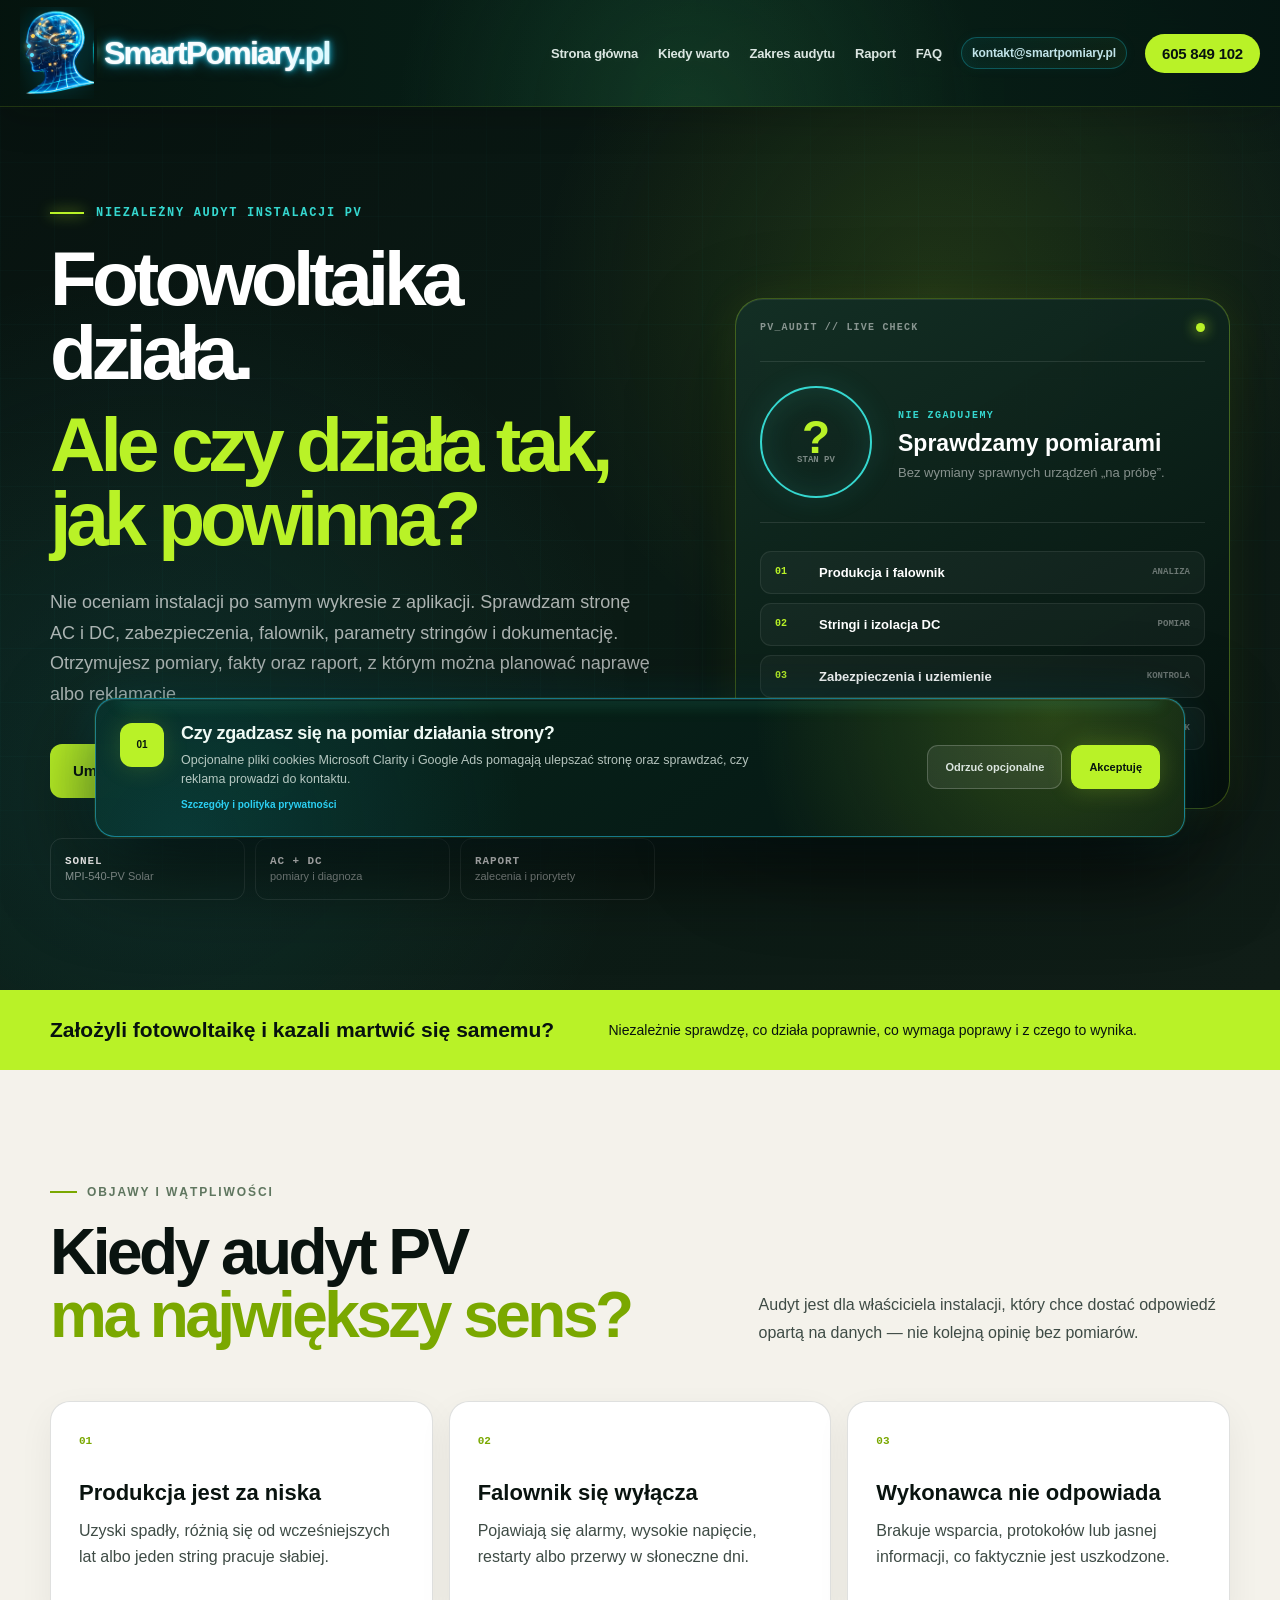
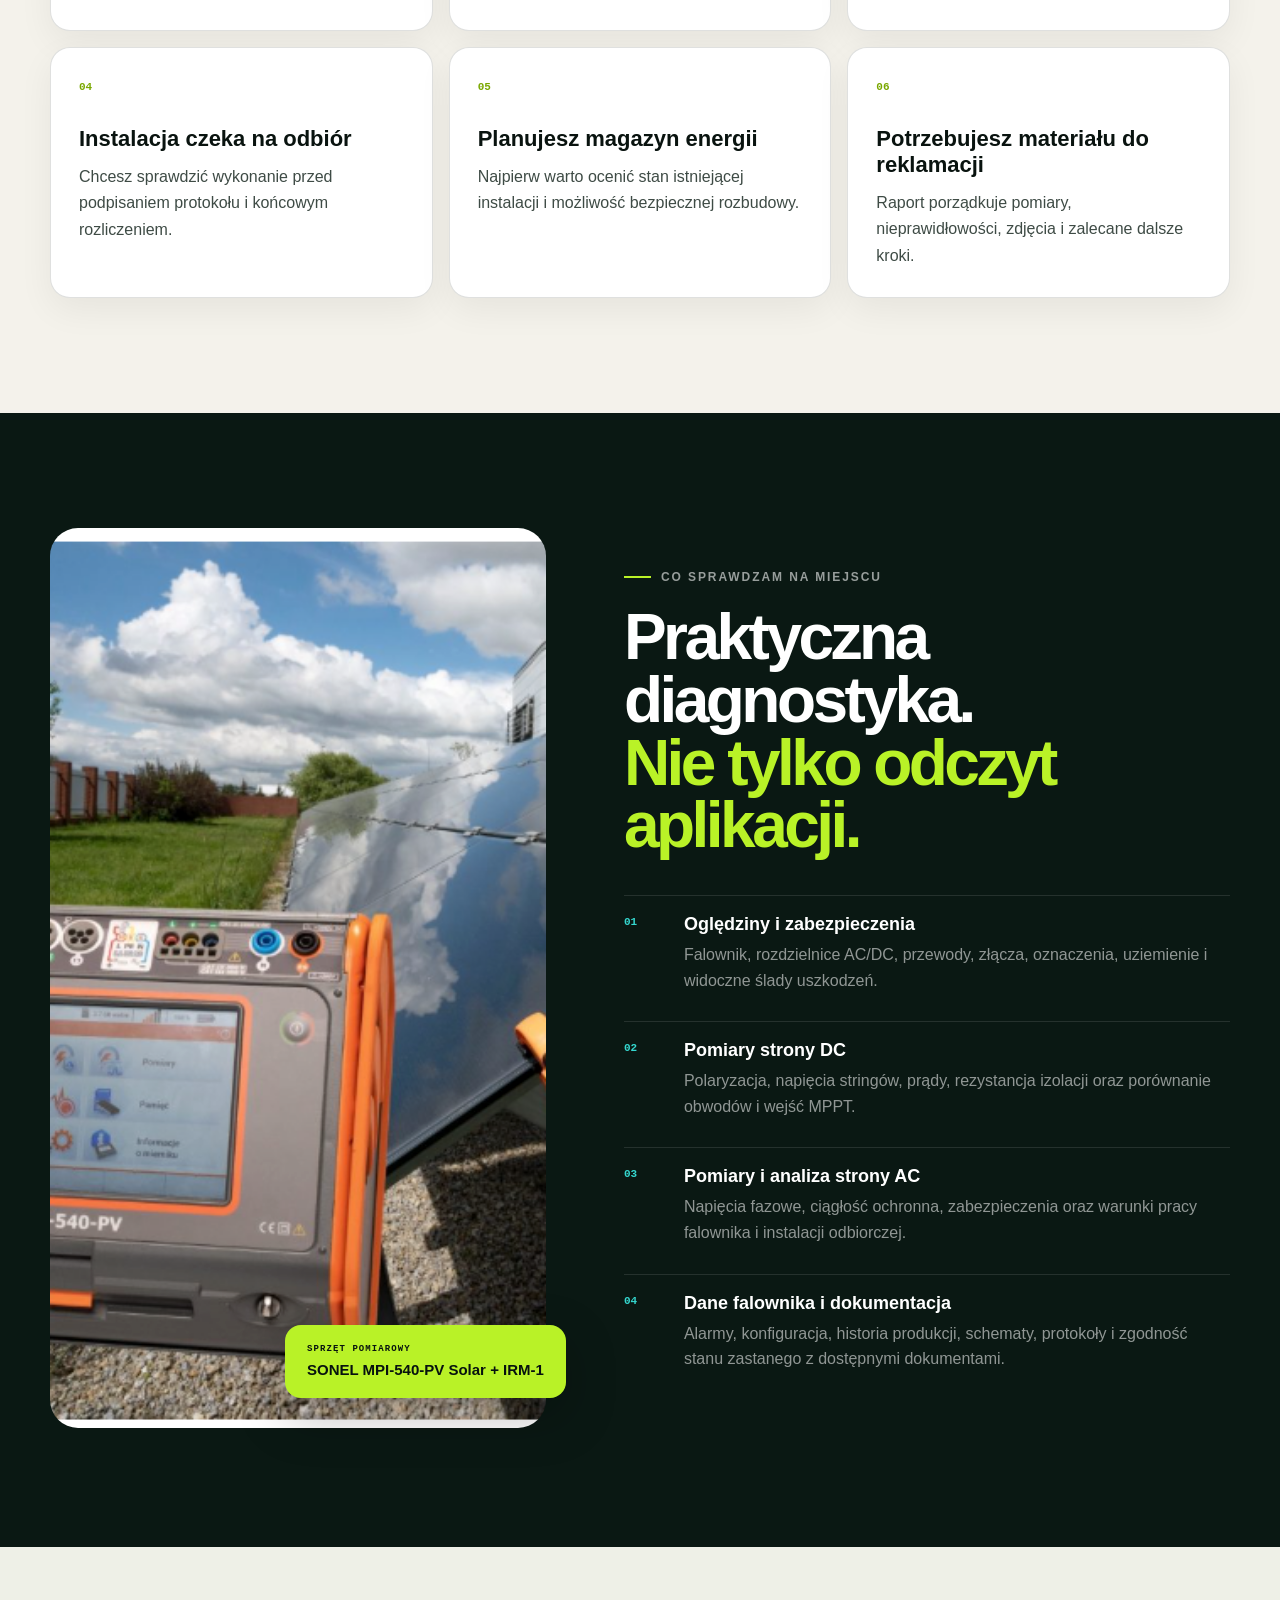
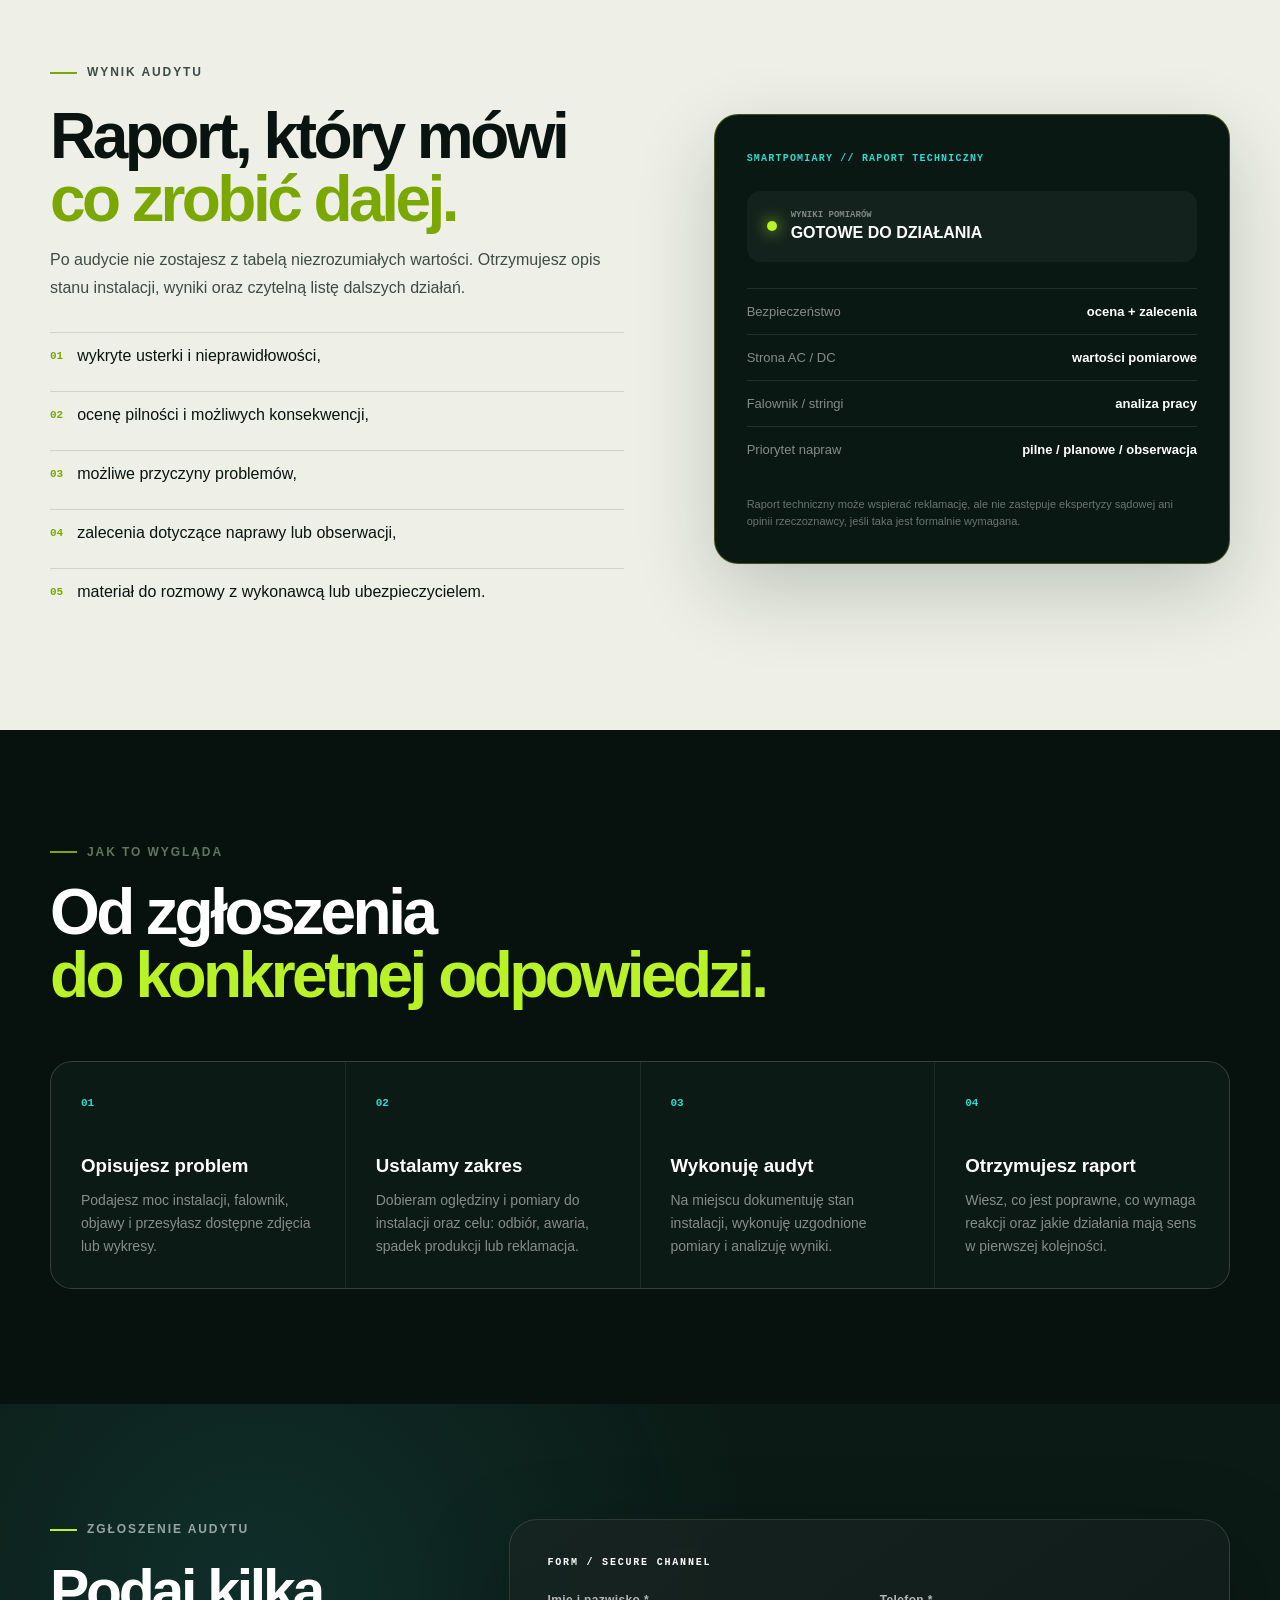
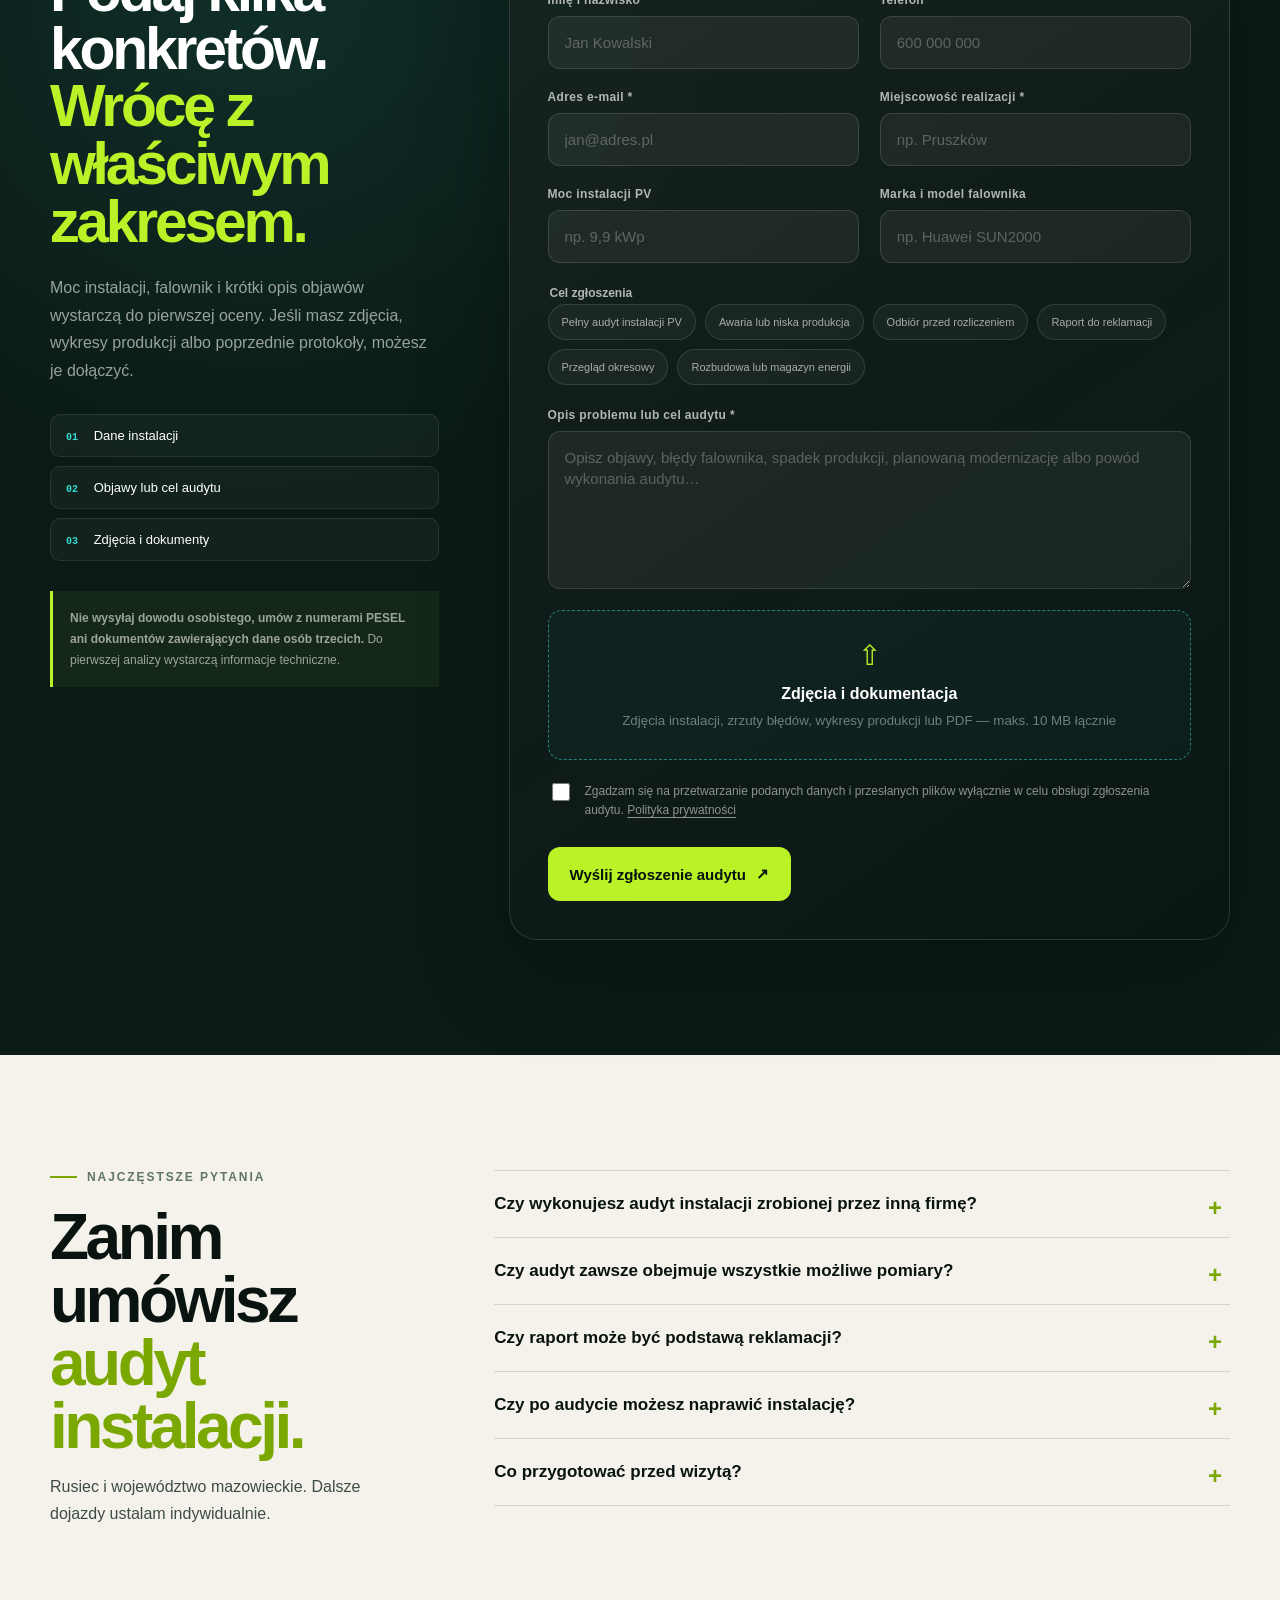
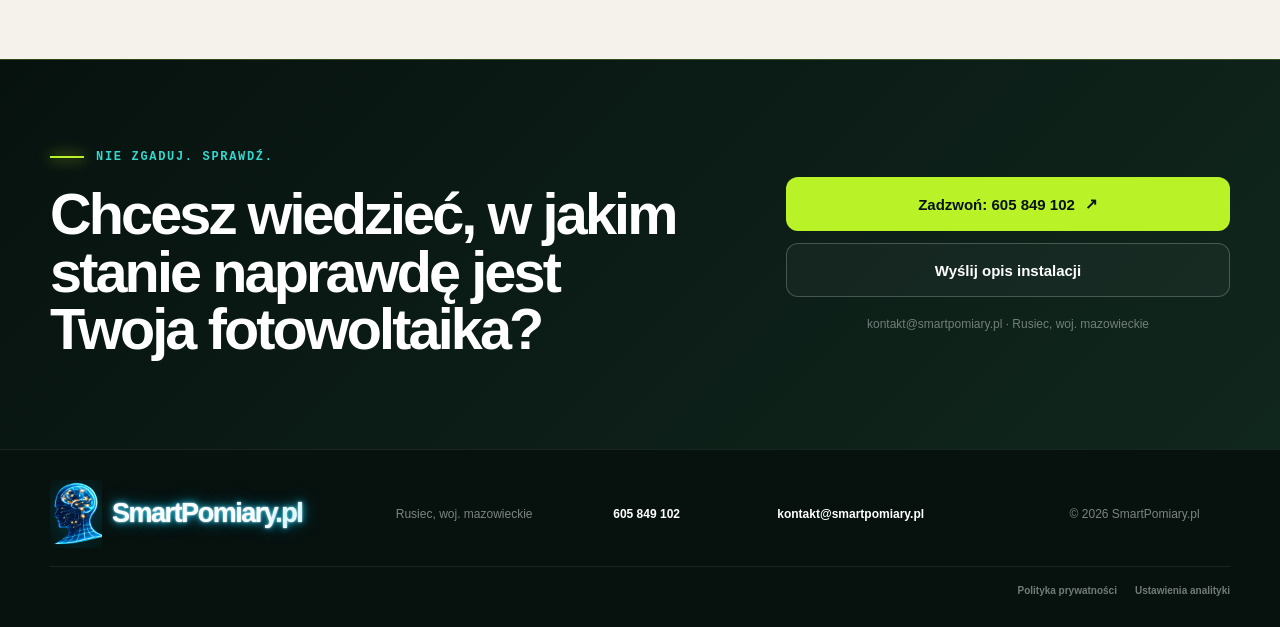
==== audyt-fotowoltaiki.html @ 12fb895a "Dodaj podstronę audytu instalacji PV" ====
<!doctype html>
<html lang="pl">
  <head>
    <meta charset="UTF-8" />
    <meta name="viewport" content="width=device-width, initial-scale=1.0" />
    <meta
      name="description"
      content="Niezależny audyt instalacji fotowoltaicznej: pomiary AC i DC, diagnostyka falownika, kontrola zabezpieczeń i raport techniczny. Rusiec i woj. mazowieckie."
    />
    <meta name="theme-color" content="#07120f" />
    <meta property="og:type" content="website" />
    <meta property="og:locale" content="pl_PL" />
    <meta property="og:site_name" content="SmartPomiary.pl" />
    <meta property="og:title" content="Audyt instalacji fotowoltaicznej — SmartPomiary.pl" />
    <meta
      property="og:description"
      content="Sprawdzimy, czy instalacja PV jest bezpieczna, poprawnie wykonana i wykorzystuje swoje możliwości. Pomiary SONEL i czytelny raport techniczny."
    />
    <meta property="og:url" content="https://smartpomiary.pl/audyt-fotowoltaiki.html" />
    <meta property="og:image" content="https://smartpomiary.pl/assets/smartpomiary-social-v1.jpg" />
    <meta name="twitter:card" content="summary_large_image" />
    <meta name="twitter:title" content="Audyt instalacji fotowoltaicznej — SmartPomiary.pl" />
    <meta name="twitter:description" content="Pomiary AC i DC, diagnostyka falownika i raport techniczny do dalszych działań." />
    <meta name="twitter:image" content="https://smartpomiary.pl/assets/smartpomiary-social-v1.jpg" />
    <link rel="canonical" href="https://smartpomiary.pl/audyt-fotowoltaiki.html" />
    <link rel="stylesheet" href="style.css?v=20260918-3" />
    <script>
      window.dataLayer = window.dataLayer || [];
      function gtag() { window.dataLayer.push(arguments); }
      var storedMeasurementConsent = null;
      try { storedMeasurementConsent = localStorage.getItem("smartpomiary-analytics-consent"); } catch (error) {}
      gtag("consent", "default", {
        ad_storage: storedMeasurementConsent === "granted" ? "granted" : "denied",
        analytics_storage: storedMeasurementConsent === "granted" ? "granted" : "denied",
        ad_user_data: "denied",
        ad_personalization: "denied",
        wait_for_update: 500,
      });
      gtag("js", new Date());
      gtag("config", "AW-18390321251");
    </script>
    <script async src="https://www.googletagmanager.com/gtag/js?id=AW-18390321251"></script>
    <script>
      (function (c, l, a, r, i, t, y) {
        c[a] = c[a] || function () { (c[a].q = c[a].q || []).push(arguments); };
        if (l.hostname === "smartpomiary.pl" || l.hostname === "www.smartpomiary.pl") {
          t = document.createElement(r); t.async = 1; t.src = "https://www.clarity.ms/tag/" + i;
          y = document.getElementsByTagName(r)[0]; y.parentNode.insertBefore(t, y);
        }
        var storedConsent = null;
        try { storedConsent = localStorage.getItem("smartpomiary-analytics-consent"); } catch (error) {}
        c[a]("consentv2", { ad_Storage: "denied", analytics_Storage: storedConsent === "granted" ? "granted" : "denied" });
      })(window, location, "clarity", "script", "xylq0kqjkl");
    </script>
    <script type="application/ld+json">
      {
        "@context": "https://schema.org",
        "@type": "Service",
        "name": "Audyt instalacji fotowoltaicznej",
        "provider": {
          "@type": "Electrician",
          "name": "SmartPomiary.pl",
          "url": "https://smartpomiary.pl/",
          "telephone": "+48605849102",
          "email": "kontakt@smartpomiary.pl"
        },
        "areaServed": "województwo mazowieckie",
        "serviceType": "Pomiary, diagnostyka i audyt techniczny instalacji fotowoltaicznej",
        "url": "https://smartpomiary.pl/audyt-fotowoltaiki.html"
      }
    </script>
    <title>Audyt instalacji fotowoltaicznej — pomiary i raport | SmartPomiary.pl</title>
  </head>
  <body class="audit-page">
    <a class="skip-link" href="#main">Przejdź do treści</a>

    <header class="site-header" data-header>
      <div class="header-code-rain" aria-hidden="true">
        <span style="--x: 5%; --delay: -7s; --speed: 10s">0100110101</span>
        <span style="--x: 25%; --delay: -2s; --speed: 8s">1011010010</span>
        <span style="--x: 48%; --delay: -9s; --speed: 12s">0010110101</span>
        <span style="--x: 72%; --delay: -4s; --speed: 9s">1100101100</span>
        <span style="--x: 94%; --delay: -11s; --speed: 13s">0101101011</span>
      </div>
      <div class="container nav-wrap">
        <a class="brand" href="/" aria-label="SmartPomiary.pl — strona główna">
          <span class="brand-mark brand-mark-neural" aria-hidden="true">
            <img src="assets/brand-ai-head.png" alt="" width="1522" height="407" />
            <span class="brand-neural-flow"><i></i><i></i><i></i><i></i><i></i></span>
          </span>
          <span class="brand-wordmark brand-wordmark-electric">SmartPomiary<span>.pl</span><span class="brand-wordmark-electrons" aria-hidden="true"><i></i><i></i><i></i><i></i><i></i><i></i></span></span>
        </a>
        <button class="menu-button" type="button" aria-expanded="false" aria-controls="main-nav">
          <span></span><span></span><span></span><span class="sr-only">Otwórz menu</span>
        </button>
        <nav id="main-nav" class="main-nav" aria-label="Główna nawigacja">
          <a href="/">Strona główna</a>
          <a href="#problemy">Kiedy warto</a>
          <a href="#zakres">Zakres audytu</a>
          <a href="#raport">Raport</a>
          <a href="#faq">FAQ</a>
          <a class="nav-email" href="mailto:kontakt@smartpomiary.pl"><span>kontakt@smartpomiary.pl</span></a>
          <a class="nav-phone" href="tel:+48605849102">605 849 102</a>
        </nav>
      </div>
    </header>

    <main id="main">
      <section class="audit-hero">
        <div class="audit-grid-bg" aria-hidden="true"></div>
        <div class="container audit-hero-grid">
          <div class="audit-hero-copy">
            <p class="audit-kicker"><span></span> Niezależny audyt instalacji PV</p>
            <h1>Fotowoltaika działa.<br /><em>Ale czy działa tak, jak powinna?</em></h1>
            <p class="audit-lead">
              Nie oceniam instalacji po samym wykresie z aplikacji. Sprawdzam stronę AC i DC,
              zabezpieczenia, falownik, parametry stringów i dokumentację. Otrzymujesz pomiary,
              fakty oraz raport, z którym można planować naprawę albo reklamację.
            </p>
            <div class="audit-hero-actions">
              <a class="button button-primary" href="tel:+48605849102">Umów audyt: 605 849 102 <span aria-hidden="true">↗</span></a>
              <a class="button button-secondary" href="#formularz-audytu">Opisz problem</a>
            </div>
            <div class="audit-trust-row" aria-label="Najważniejsze informacje">
              <span><b>SONEL</b> MPI-540-PV Solar</span>
              <span><b>AC + DC</b> pomiary i diagnoza</span>
              <span><b>RAPORT</b> zalecenia i priorytety</span>
            </div>
          </div>

          <div class="audit-console" aria-label="Zakres niezależnego audytu fotowoltaiki">
            <div class="audit-console-head"><span>PV_AUDIT // LIVE CHECK</span><i></i></div>
            <div class="audit-console-score">
              <div class="audit-ring"><b>?</b><span>stan PV</span></div>
              <div><small>NIE ZGADUJEMY</small><strong>Sprawdzamy pomiarami</strong><p>Bez wymiany sprawnych urządzeń „na próbę”.</p></div>
            </div>
            <ul class="audit-console-list">
              <li><span>01</span><b>Produkcja i falownik</b><i>ANALIZA</i></li>
              <li><span>02</span><b>Stringi i izolacja DC</b><i>POMIAR</i></li>
              <li><span>03</span><b>Zabezpieczenia i uziemienie</b><i>KONTROLA</i></li>
              <li><span>04</span><b>Dokumentacja i raport</b><i>WYNIK</i></li>
            </ul>
            <p class="audit-console-foot">Stan instalacji → przyczyna → zalecane działanie</p>
          </div>
        </div>
      </section>

      <section class="audit-signal">
        <div class="container audit-signal-grid">
          <p><strong>Założyli fotowoltaikę i kazali martwić się samemu?</strong></p>
          <span>Niezależnie sprawdzę, co działa poprawnie, co wymaga poprawy i z czego to wynika.</span>
        </div>
      </section>

      <section id="problemy" class="section audit-problems">
        <div class="container">
          <div class="audit-section-heading">
            <div><p class="eyebrow"><span></span> Objawy i wątpliwości</p><h2>Kiedy audyt PV<br /><em>ma największy sens?</em></h2></div>
            <p>Audyt jest dla właściciela instalacji, który chce dostać odpowiedź opartą na danych — nie kolejną opinię bez pomiarów.</p>
          </div>
          <div class="audit-problem-grid">
            <article><span>01</span><h3>Produkcja jest za niska</h3><p>Uzyski spadły, różnią się od wcześniejszych lat albo jeden string pracuje słabiej.</p></article>
            <article><span>02</span><h3>Falownik się wyłącza</h3><p>Pojawiają się alarmy, wysokie napięcie, restarty albo przerwy w słoneczne dni.</p></article>
            <article><span>03</span><h3>Wykonawca nie odpowiada</h3><p>Brakuje wsparcia, protokołów lub jasnej informacji, co faktycznie jest uszkodzone.</p></article>
            <article><span>04</span><h3>Instalacja czeka na odbiór</h3><p>Chcesz sprawdzić wykonanie przed podpisaniem protokołu i końcowym rozliczeniem.</p></article>
            <article><span>05</span><h3>Planujesz magazyn energii</h3><p>Najpierw warto ocenić stan istniejącej instalacji i możliwość bezpiecznej rozbudowy.</p></article>
            <article><span>06</span><h3>Potrzebujesz materiału do reklamacji</h3><p>Raport porządkuje pomiary, nieprawidłowości, zdjęcia i zalecane dalsze kroki.</p></article>
          </div>
        </div>
      </section>

      <section id="zakres" class="section audit-scope">
        <div class="container audit-scope-grid">
          <div class="audit-scope-media">
            <img src="assets/sonel-pomiary-pv-w-terenie.png" alt="Pomiary instalacji fotowoltaicznej miernikiem SONEL" width="1200" height="900" loading="lazy" />
            <div class="audit-device-tag"><span>SPRZĘT POMIAROWY</span><b>SONEL MPI-540-PV Solar + IRM-1</b></div>
          </div>
          <div class="audit-scope-copy">
            <p class="eyebrow eyebrow-light"><span></span> Co sprawdzam na miejscu</p>
            <h2>Praktyczna diagnostyka.<br /><em>Nie tylko odczyt aplikacji.</em></h2>
            <div class="audit-scope-list">
              <article><b>01</b><div><h3>Oględziny i zabezpieczenia</h3><p>Falownik, rozdzielnice AC/DC, przewody, złącza, oznaczenia, uziemienie i widoczne ślady uszkodzeń.</p></div></article>
              <article><b>02</b><div><h3>Pomiary strony DC</h3><p>Polaryzacja, napięcia stringów, prądy, rezystancja izolacji oraz porównanie obwodów i wejść MPPT.</p></div></article>
              <article><b>03</b><div><h3>Pomiary i analiza strony AC</h3><p>Napięcia fazowe, ciągłość ochronna, zabezpieczenia oraz warunki pracy falownika i instalacji odbiorczej.</p></div></article>
              <article><b>04</b><div><h3>Dane falownika i dokumentacja</h3><p>Alarmy, konfiguracja, historia produkcji, schematy, protokoły i zgodność stanu zastanego z dostępnymi dokumentami.</p></div></article>
            </div>
          </div>
        </div>
      </section>

      <section id="raport" class="section audit-report">
        <div class="container audit-report-grid">
          <div class="audit-report-copy">
            <p class="eyebrow"><span></span> Wynik audytu</p>
            <h2>Raport, który mówi<br /><em>co zrobić dalej.</em></h2>
            <p>Po audycie nie zostajesz z tabelą niezrozumiałych wartości. Otrzymujesz opis stanu instalacji, wyniki oraz czytelną listę dalszych działań.</p>
            <ul>
              <li><span>01</span> wykryte usterki i nieprawidłowości,</li>
              <li><span>02</span> ocenę pilności i możliwych konsekwencji,</li>
              <li><span>03</span> możliwe przyczyny problemów,</li>
              <li><span>04</span> zalecenia dotyczące naprawy lub obserwacji,</li>
              <li><span>05</span> materiał do rozmowy z wykonawcą lub ubezpieczycielem.</li>
            </ul>
          </div>
          <div class="audit-report-card">
            <span class="audit-report-label">SMARTPOMIARY // RAPORT TECHNICZNY</span>
            <div class="audit-report-status"><i></i><span>WYNIKI POMIARÓW</span><b>GOTOWE DO DZIAŁANIA</b></div>
            <div class="audit-report-line"><span>Bezpieczeństwo</span><b>ocena + zalecenia</b></div>
            <div class="audit-report-line"><span>Strona AC / DC</span><b>wartości pomiarowe</b></div>
            <div class="audit-report-line"><span>Falownik / stringi</span><b>analiza pracy</b></div>
            <div class="audit-report-line"><span>Priorytet napraw</span><b>pilne / planowe / obserwacja</b></div>
            <p>Raport techniczny może wspierać reklamację, ale nie zastępuje ekspertyzy sądowej ani opinii rzeczoznawcy, jeśli taka jest formalnie wymagana.</p>
          </div>
        </div>
      </section>

      <section class="section audit-process">
        <div class="container">
          <div class="audit-section-heading compact"><div><p class="eyebrow"><span></span> Jak to wygląda</p><h2>Od zgłoszenia<br /><em>do konkretnej odpowiedzi.</em></h2></div></div>
          <ol class="audit-process-list">
            <li><span>01</span><h3>Opisujesz problem</h3><p>Podajesz moc instalacji, falownik, objawy i przesyłasz dostępne zdjęcia lub wykresy.</p></li>
            <li><span>02</span><h3>Ustalamy zakres</h3><p>Dobieram oględziny i pomiary do instalacji oraz celu: odbiór, awaria, spadek produkcji lub reklamacja.</p></li>
            <li><span>03</span><h3>Wykonuję audyt</h3><p>Na miejscu dokumentuję stan instalacji, wykonuję uzgodnione pomiary i analizuję wyniki.</p></li>
            <li><span>04</span><h3>Otrzymujesz raport</h3><p>Wiesz, co jest poprawne, co wymaga reakcji oraz jakie działania mają sens w pierwszej kolejności.</p></li>
          </ol>
        </div>
      </section>

      <section id="formularz-audytu" class="section audit-form-section">
        <div class="container audit-form-layout">
          <div class="audit-form-copy">
            <p class="eyebrow eyebrow-light"><span></span> Zgłoszenie audytu</p>
            <h2>Podaj kilka konkretów.<br /><em>Wrócę z właściwym zakresem.</em></h2>
            <p>
              Moc instalacji, falownik i krótki opis objawów wystarczą do pierwszej oceny.
              Jeśli masz zdjęcia, wykresy produkcji albo poprzednie protokoły, możesz je dołączyć.
            </p>
            <div class="audit-form-tips">
              <span><b>01</b> Dane instalacji</span>
              <span><b>02</b> Objawy lub cel audytu</span>
              <span><b>03</b> Zdjęcia i dokumenty</span>
            </div>
            <p class="audit-form-note"><strong>Nie wysyłaj dowodu osobistego, umów z numerami PESEL ani dokumentów zawierających dane osób trzecich.</strong> Do pierwszej analizy wystarczą informacje techniczne.</p>
          </div>

          <form
            class="inquiry-form audit-inquiry-form"
            data-contact-form
            action="https://formsubmit.co/kontakt@smartpomiary.pl"
            method="POST"
            enctype="multipart/form-data"
          >
            <input type="hidden" name="_subject" value="Nowe zgłoszenie audytu PV — SmartPomiary.pl" />
            <input type="hidden" name="_template" value="table" />
            <input type="hidden" name="_captcha" value="false" />
            <input type="hidden" name="_next" value="https://smartpomiary.pl/audyt-fotowoltaiki.html?wyslano=1#formularz-audytu" />
            <input type="hidden" name="_url" value="https://smartpomiary.pl/audyt-fotowoltaiki.html#formularz-audytu" />
            <div class="form-honeypot" aria-hidden="true"><label for="audit-company-website">Strona internetowa firmy</label><input id="audit-company-website" name="_honey" type="text" tabindex="-1" autocomplete="off" /></div>

            <div class="form-grid audit-form-grid">
              <label class="form-field"><span>Imię i nazwisko *</span><input name="name" type="text" autocomplete="name" required maxlength="80" placeholder="Jan Kowalski" /></label>
              <label class="form-field"><span>Telefon *</span><input name="telefon" type="tel" autocomplete="tel" required maxlength="30" placeholder="600 000 000" /></label>
              <label class="form-field"><span>Adres e-mail *</span><input name="email" type="email" autocomplete="email" required maxlength="120" placeholder="jan@adres.pl" /></label>
              <label class="form-field"><span>Miejscowość realizacji *</span><input name="miejscowosc" type="text" autocomplete="address-level2" required maxlength="80" placeholder="np. Pruszków" /></label>
              <label class="form-field"><span>Moc instalacji PV</span><input name="moc_pv" type="text" maxlength="40" placeholder="np. 9,9 kWp" /></label>
              <label class="form-field"><span>Marka i model falownika</span><input name="falownik" type="text" maxlength="100" placeholder="np. Huawei SUN2000" /></label>

              <fieldset class="audit-purpose form-field-wide">
                <legend>Cel zgłoszenia</legend>
                <label><input type="checkbox" name="cel_audytu[]" value="Pełny audyt instalacji PV" /><span>Pełny audyt instalacji PV</span></label>
                <label><input type="checkbox" name="cel_audytu[]" value="Diagnostyka awarii lub niskiej produkcji" /><span>Awaria lub niska produkcja</span></label>
                <label><input type="checkbox" name="cel_audytu[]" value="Odbiór nowej instalacji" /><span>Odbiór przed rozliczeniem</span></label>
                <label><input type="checkbox" name="cel_audytu[]" value="Raport do reklamacji" /><span>Raport do reklamacji</span></label>
                <label><input type="checkbox" name="cel_audytu[]" value="Przegląd okresowy" /><span>Przegląd okresowy</span></label>
                <label><input type="checkbox" name="cel_audytu[]" value="Planowana rozbudowa lub magazyn energii" /><span>Rozbudowa lub magazyn energii</span></label>
              </fieldset>

              <label class="form-field form-field-wide"><span>Opis problemu lub cel audytu *</span><textarea name="wiadomosc" required minlength="20" maxlength="3000" rows="6" placeholder="Opisz objawy, błędy falownika, spadek produkcji, planowaną modernizację albo powód wykonania audytu…"></textarea></label>

              <label class="audit-file-field form-field-wide">
                <span class="audit-file-icon" aria-hidden="true">⇧</span>
                <strong>Zdjęcia i dokumentacja</strong>
                <small data-file-status>Zdjęcia instalacji, zrzuty błędów, wykresy produkcji lub PDF — maks. 10 MB łącznie</small>
                <input name="attachment" type="file" accept="image/jpeg,image/png,image/webp,application/pdf" multiple data-file-input />
              </label>
            </div>

            <label class="form-consent"><input name="zgoda" type="checkbox" value="Wyrażona" required /><span>Zgadzam się na przetwarzanie podanych danych i przesłanych plików wyłącznie w celu obsługi zgłoszenia audytu. <button type="button" data-open-privacy>Polityka prywatności</button></span></label>
            <div class="form-submit-row"><button class="button button-primary form-submit" type="submit" data-form-submit>Wyślij zgłoszenie audytu <span aria-hidden="true">↗</span></button><p class="form-status" data-form-status role="status" aria-live="polite"></p></div>
          </form>
        </div>
      </section>

      <section id="faq" class="section audit-faq">
        <div class="container audit-faq-grid">
          <div><p class="eyebrow"><span></span> Najczęstsze pytania</p><h2>Zanim umówisz<br /><em>audyt instalacji.</em></h2><p>Rusiec i województwo mazowieckie. Dalsze dojazdy ustalam indywidualnie.</p></div>
          <div class="audit-faq-list">
            <details><summary>Czy wykonujesz audyt instalacji zrobionej przez inną firmę?</summary><p>Tak. Audyt jest niezależny od wykonawcy instalacji. Sprawdzam stan zastany i dostępne dokumenty.</p></details>
            <details><summary>Czy audyt zawsze obejmuje wszystkie możliwe pomiary?</summary><p>Nie. Zakres zależy od budowy instalacji, napięć, dostępu, pogody i bezpieczeństwa. W raporcie wskazuję, co zostało sprawdzone i jakie były ograniczenia.</p></details>
            <details><summary>Czy raport może być podstawą reklamacji?</summary><p>Może uporządkować wyniki, zdjęcia i nieprawidłowości oraz stanowić materiał do rozmowy z wykonawcą. Nie jest automatycznie opinią sądową.</p></details>
            <details><summary>Czy po audycie możesz naprawić instalację?</summary><p>Tak, jeśli naprawa mieści się w moich możliwościach technicznych. Zakres i wycena naprawy są ustalane osobno, po diagnozie.</p></details>
            <details><summary>Co przygotować przed wizytą?</summary><p>Moc instalacji, model falownika, przybliżony rok montażu, opis problemu, zdjęcia, wykresy produkcji oraz posiadaną dokumentację.</p></details>
          </div>
        </div>
      </section>

      <section class="audit-final-cta">
        <div class="container audit-final-grid">
          <div><p class="audit-kicker"><span></span> Nie zgaduj. Sprawdź.</p><h2>Chcesz wiedzieć, w jakim stanie naprawdę jest Twoja fotowoltaika?</h2></div>
          <div class="audit-final-actions">
            <a class="button button-primary" href="tel:+48605849102">Zadzwoń: 605 849 102 <span aria-hidden="true">↗</span></a>
            <a class="button button-secondary" href="#formularz-audytu">Wyślij opis instalacji</a>
            <p>kontakt@smartpomiary.pl · Rusiec, woj. mazowieckie</p>
          </div>
        </div>
      </section>
    </main>

    <footer class="site-footer">
      <div class="container footer-grid">
        <a class="brand footer-brand" href="/" aria-label="SmartPomiary.pl — strona główna">
          <span class="brand-mark" aria-hidden="true"><img src="assets/brand-ai-head.png" alt="" width="1522" height="407" loading="lazy" /></span>
          <span class="brand-wordmark">SmartPomiary<span>.pl</span></span>
        </a>
        <p>Rusiec, woj. mazowieckie</p>
        <a href="tel:+48605849102">605 849 102</a>
        <a href="mailto:kontakt@smartpomiary.pl">kontakt@smartpomiary.pl</a>
        <p>© <span data-year></span> SmartPomiary.pl</p>
      </div>
      <div class="container footer-legal">
        <button type="button" data-open-privacy>Polityka prywatności</button>
        <button type="button" data-consent-settings>Ustawienia analityki</button>
      </div>
    </footer>

    <section class="consent-banner" data-consent-banner role="dialog" aria-labelledby="consent-title" aria-describedby="consent-description" hidden>
      <div class="consent-copy"><span class="consent-icon" aria-hidden="true">01</span><div><h2 id="consent-title">Czy zgadzasz się na pomiar działania strony?</h2><p id="consent-description">Opcjonalne pliki cookies Microsoft Clarity i Google Ads pomagają ulepszać stronę oraz sprawdzać, czy reklama prowadzi do kontaktu.</p><button type="button" class="consent-policy-link" data-open-privacy>Szczegóły i polityka prywatności</button></div></div>
      <div class="consent-actions"><button type="button" class="consent-button consent-decline" data-consent-decline>Odrzuć opcjonalne</button><button type="button" class="consent-button consent-accept" data-consent-accept>Akceptuję</button></div>
    </section>

    <dialog class="privacy-dialog" data-privacy-dialog aria-labelledby="privacy-title">
      <button class="privacy-close" type="button" data-close-privacy aria-label="Zamknij">×</button>
      <p class="privacy-kicker">Prywatność i analityka</p><h2 id="privacy-title">Informacja o prywatności</h2>
      <div class="privacy-content"><p>Administratorem danych związanych z tą stroną jest Marcin Olejnik, Rusiec, woj. mazowieckie. Kontakt: <a href="tel:+48605849102">605 849 102</a> lub <a href="mailto:kontakt@smartpomiary.pl">kontakt@smartpomiary.pl</a>.</p><h3>Formularz audytu</h3><p>Dane i pliki przesłane w formularzu służą wyłącznie do oceny zgłoszenia i kontaktu w sprawie audytu. Techniczne przekazanie wiadomości na adres kontakt@smartpomiary.pl realizuje usługa FormSubmit. Nie przesyłaj dokumentów tożsamości ani danych osób trzecich.</p><h3>Analityka i reklamy</h3><p>Za Twoją zgodą Microsoft Clarity pomaga analizować sposób korzystania ze strony, a tag Google Ads mierzy kliknięcia numeru telefonu i wysłanie formularza. Personalizacja reklam i przekazywanie danych użytkownika pozostają wyłączone.</p><h3>Twoja decyzja</h3><p>Zgoda jest dobrowolna i możesz ją zmienić w każdej chwili przyciskiem „Ustawienia analityki” w stopce.</p></div>
    </dialog>

    <script src="script.js?v=20260918-3"></script>
  </body>
</html>
---- style.css ----
:root {
  --header-height: 106px;
  --ink: #09130f;
  --ink-soft: #3e4b45;
  --paper: #f4f2eb;
  --white: #ffffff;
  --line: rgba(9, 19, 15, 0.13);
  --green: #b9f227;
  --green-deep: #7aa800;
  --dark: #07120f;
  --dark-soft: #0e211a;
  --radius: 24px;
  --shadow: 0 28px 80px rgba(6, 24, 17, 0.12);
}

/* Audyt instalacji fotowoltaicznej */
.audit-page {
  --audit-cyan: #35d7cf;
  background: #07120f;
}

.audit-page main { overflow: hidden; }
.audit-page .site-header { border-radius: 0; border-width: 0 0 1px; }
.audit-page .main-nav { gap: 18px; }
.audit-page .main-nav > a:not(.nav-email):not(.nav-phone) { font-size: 13px; }

.audit-hero {
  position: relative;
  min-height: 820px;
  padding: calc(var(--header-height) + 100px) 0 90px;
  color: #fff;
  background:
    radial-gradient(circle at 73% 30%, rgba(185, 242, 39, 0.12), transparent 34%),
    radial-gradient(circle at 12% 76%, rgba(53, 215, 207, 0.11), transparent 36%),
    linear-gradient(135deg, #07120f 0%, #0b1b15 55%, #101d17 100%);
}

.audit-grid-bg { position: absolute; inset: 0; opacity: .18; background-image: linear-gradient(rgba(53,215,207,.13) 1px, transparent 1px), linear-gradient(90deg, rgba(53,215,207,.13) 1px, transparent 1px); background-size: 54px 54px; mask-image: linear-gradient(to bottom, transparent, #000 20%, #000 75%, transparent); }
.audit-hero-grid { position: relative; display: grid; grid-template-columns: minmax(0, 1.1fr) minmax(380px, .9fr); gap: 80px; align-items: center; }
.audit-kicker { display: flex; align-items: center; gap: 12px; margin: 0 0 22px; color: var(--audit-cyan); font: 800 12px/1.2 monospace; letter-spacing: .14em; text-transform: uppercase; }
.audit-kicker span { width: 34px; height: 2px; background: var(--green); box-shadow: 0 0 14px var(--green); }
.audit-hero h1 { max-width: 760px; margin: 0; font-size: clamp(52px, 6vw, 88px); line-height: .96; letter-spacing: -.065em; }
.audit-hero h1 em { display: block; margin-top: 18px; color: var(--green); font-style: normal; }
.audit-lead { max-width: 720px; margin: 32px 0 0; color: rgba(255,255,255,.66); font-size: 18px; line-height: 1.7; }
.audit-hero-actions { display: flex; flex-wrap: wrap; gap: 13px; margin-top: 34px; }
.audit-hero .button-secondary, .audit-final-cta .button-secondary { color: #fff; border-color: rgba(255,255,255,.22); background: rgba(255,255,255,.035); }
.audit-trust-row { display: grid; grid-template-columns: repeat(3, 1fr); gap: 10px; margin-top: 40px; }
.audit-trust-row span { padding: 15px 14px; color: rgba(255,255,255,.55); border: 1px solid rgba(255,255,255,.1); border-radius: 12px; font-size: 11px; line-height: 1.4; }
.audit-trust-row b { display: block; color: #fff; font-family: monospace; letter-spacing: .08em; }

.audit-console { position: relative; padding: 24px; background: linear-gradient(150deg, rgba(19,47,37,.95), rgba(5,18,14,.98)); border: 1px solid rgba(185,242,39,.3); border-radius: 28px; box-shadow: 0 40px 100px rgba(0,0,0,.35), inset 0 1px rgba(255,255,255,.08); }
.audit-console::before { content: ""; position: absolute; inset: -1px; border-radius: inherit; box-shadow: 0 0 45px rgba(185,242,39,.08); pointer-events: none; }
.audit-console-head { display: flex; justify-content: space-between; color: rgba(255,255,255,.5); font: 700 10px/1 monospace; letter-spacing: .12em; }
.audit-console-head i { width: 9px; height: 9px; background: var(--green); border-radius: 50%; box-shadow: 0 0 14px var(--green); animation: auditPulse 1.8s ease-in-out infinite; }
.audit-console-score { display: grid; grid-template-columns: 116px 1fr; gap: 22px; align-items: center; margin: 28px 0; padding: 24px 0; border-block: 1px solid rgba(255,255,255,.1); }
.audit-ring { width: 112px; aspect-ratio: 1; display: grid; place-content: center; text-align: center; border: 2px solid var(--audit-cyan); border-radius: 50%; box-shadow: inset 0 0 30px rgba(53,215,207,.12), 0 0 30px rgba(53,215,207,.1); }
.audit-ring b { color: var(--green); font-size: 46px; line-height: .8; }.audit-ring span { color: rgba(255,255,255,.45); font: 700 9px/1 monospace; text-transform: uppercase; }
.audit-console-score small { color: var(--audit-cyan); font: 700 10px/1 monospace; letter-spacing: .14em; }.audit-console-score strong { display: block; margin-top: 8px; font-size: 23px; }.audit-console-score p { margin: 8px 0 0; color: rgba(255,255,255,.5); font-size: 13px; }
.audit-console-list { display: grid; gap: 9px; padding: 0; margin: 0; list-style: none; }
.audit-console-list li { display: grid; grid-template-columns: 32px 1fr auto; gap: 12px; align-items: center; padding: 13px 14px; background: rgba(255,255,255,.035); border: 1px solid rgba(255,255,255,.08); border-radius: 11px; }
.audit-console-list span { color: var(--green); font: 700 10px/1 monospace; }.audit-console-list b { font-size: 13px; }.audit-console-list i { color: rgba(255,255,255,.38); font: normal 700 9px/1 monospace; }
.audit-console-foot { margin: 20px 0 0; color: rgba(255,255,255,.35); font: 700 10px/1.4 monospace; text-align: center; letter-spacing: .05em; }

.audit-signal { color: #07120f; background: var(--green); }.audit-signal-grid { display: grid; grid-template-columns: .9fr 1.1fr; gap: 50px; align-items: center; padding-block: 28px; }.audit-signal p, .audit-signal span { margin: 0; }.audit-signal strong { font-size: 21px; }.audit-signal span { font-size: 14px; line-height: 1.55; }
.audit-problems { color: var(--ink); background: var(--paper); }
.audit-section-heading { display: grid; grid-template-columns: 1fr .75fr; gap: 80px; align-items: end; margin-bottom: 54px; }.audit-section-heading.compact { grid-template-columns: 1fr; }.audit-section-heading h2, .audit-scope h2, .audit-report h2, .audit-faq h2 { margin: 12px 0 0; font-size: clamp(44px,5vw,72px); line-height: .98; letter-spacing: -.055em; }.audit-section-heading h2 em, .audit-scope h2 em, .audit-report h2 em, .audit-faq h2 em { color: var(--green-deep); font-style: normal; }.audit-section-heading > p { margin: 0; color: var(--ink-soft); line-height: 1.75; }
.audit-problem-grid { display: grid; grid-template-columns: repeat(3,1fr); gap: 16px; }.audit-problem-grid article { min-height: 230px; padding: 28px; background: #fff; border: 1px solid var(--line); border-radius: 20px; box-shadow: 0 12px 35px rgba(6,24,17,.06); }.audit-problem-grid span { color: var(--green-deep); font: 800 11px/1 monospace; }.audit-problem-grid h3 { margin: 32px 0 12px; font-size: 22px; }.audit-problem-grid p { margin: 0; color: var(--ink-soft); line-height: 1.65; }

.audit-scope { color: #fff; background: #0a1813; }.audit-scope-grid { display: grid; grid-template-columns: .9fr 1.1fr; gap: 78px; align-items: center; }.audit-scope-media { position: relative; }.audit-scope-media img { width: 100%; min-height: 630px; object-fit: cover; border-radius: 28px; filter: saturate(.92) contrast(1.03); }.audit-device-tag { position: absolute; right: -20px; bottom: 34px; display: grid; gap: 7px; max-width: 290px; padding: 20px 22px; color: #07120f; background: var(--green); border-radius: 16px; box-shadow: 0 18px 50px rgba(0,0,0,.25); }.audit-device-tag span { font: 800 9px/1 monospace; letter-spacing: .12em; }.audit-device-tag b { font-size: 15px; }.audit-scope h2 em { color: var(--green); }.audit-scope-list { display: grid; gap: 10px; margin-top: 38px; }.audit-scope-list article { display: grid; grid-template-columns: 42px 1fr; gap: 18px; padding: 18px 0; border-top: 1px solid rgba(255,255,255,.11); }.audit-scope-list article > b { color: var(--audit-cyan); font: 800 11px/1.5 monospace; }.audit-scope-list h3 { margin: 0 0 7px; font-size: 18px; }.audit-scope-list p { margin: 0; color: rgba(255,255,255,.55); line-height: 1.6; }

.audit-report { color: var(--ink); background: #eef0e7; }.audit-report-grid { display: grid; grid-template-columns: 1fr .9fr; gap: 90px; align-items: center; }.audit-report-copy > p { max-width: 650px; color: var(--ink-soft); line-height: 1.75; }.audit-report-copy ul { display: grid; gap: 12px; padding: 0; margin: 30px 0 0; list-style: none; }.audit-report-copy li { display: flex; gap: 14px; align-items: center; padding: 14px 0; border-top: 1px solid var(--line); }.audit-report-copy li span { color: var(--green-deep); font: 800 11px/1 monospace; }.audit-report-card { padding: 32px; color: #fff; background: #091813; border: 1px solid rgba(185,242,39,.28); border-radius: 24px; box-shadow: 0 28px 80px rgba(6,24,17,.2); }.audit-report-label { color: var(--audit-cyan); font: 700 10px/1 monospace; letter-spacing: .12em; }.audit-report-status { display: grid; grid-template-columns: 12px 1fr; gap: 4px 12px; margin: 26px 0; padding: 20px; background: rgba(255,255,255,.045); border-radius: 14px; }.audit-report-status i { grid-row: 1 / 3; align-self: center; width: 10px; height: 10px; background: var(--green); border-radius: 50%; box-shadow: 0 0 15px var(--green); }.audit-report-status span { color: rgba(255,255,255,.45); font: 700 9px/1 monospace; }.audit-report-status b { font-size: 16px; }.audit-report-line { display: flex; justify-content: space-between; gap: 20px; padding: 15px 0; border-top: 1px solid rgba(255,255,255,.1); font-size: 13px; }.audit-report-line span { color: rgba(255,255,255,.5); }.audit-report-line b { text-align: right; }.audit-report-card > p { margin: 24px 0 0; color: rgba(255,255,255,.4); font-size: 11px; line-height: 1.6; }

.audit-process { color: #fff; background: #07120f; }.audit-process .audit-section-heading h2 em { color: var(--green); }.audit-process-list { display: grid; grid-template-columns: repeat(4,1fr); gap: 1px; padding: 0; margin: 54px 0 0; list-style: none; background: rgba(255,255,255,.1); border: 1px solid rgba(255,255,255,.1); border-radius: 22px; overflow: hidden; }.audit-process-list li { padding: 30px; background: #0b1a15; }.audit-process-list span { color: var(--audit-cyan); font: 800 11px/1 monospace; }.audit-process-list h3 { margin: 45px 0 12px; }.audit-process-list p { margin: 0; color: rgba(255,255,255,.5); line-height: 1.65; font-size: 14px; }

.audit-form-section { color: #fff; background: radial-gradient(circle at 20% 15%, rgba(53,215,207,.11), transparent 34%), #0b1a15; }.audit-form-layout { display: grid; grid-template-columns: .7fr 1.3fr; gap: 70px; align-items: start; }.audit-form-copy { position: sticky; top: 150px; }.audit-form-copy h2 { margin: 12px 0 24px; font-size: clamp(42px,4.6vw,68px); line-height: .98; letter-spacing: -.055em; }.audit-form-copy h2 em { color: var(--green); font-style: normal; }.audit-form-copy > p { color: rgba(255,255,255,.58); line-height: 1.72; }.audit-form-tips { display: grid; gap: 9px; margin: 30px 0; }.audit-form-tips span { padding: 13px 15px; background: rgba(255,255,255,.035); border: 1px solid rgba(255,255,255,.09); border-radius: 10px; font-size: 13px; }.audit-form-tips b { margin-right: 12px; color: var(--audit-cyan); font: 800 10px/1 monospace; }.audit-form-note { padding: 17px; border-left: 3px solid var(--green); background: rgba(185,242,39,.06); font-size: 12px; }.audit-inquiry-form { padding: 32px; }.audit-purpose { display: flex; flex-wrap: wrap; gap: 9px; padding: 0; margin: 2px 0; border: 0; }.audit-purpose legend { width: 100%; margin-bottom: 4px; color: rgba(255,255,255,.68); font-size: 12px; font-weight: 700; }.audit-purpose label { position: relative; cursor: pointer; }.audit-purpose input { position: absolute; opacity: 0; pointer-events: none; }.audit-purpose span { display: block; padding: 11px 13px; color: rgba(255,255,255,.62); background: rgba(255,255,255,.04); border: 1px solid rgba(255,255,255,.12); border-radius: 999px; font-size: 11px; transition: .18s ease; }.audit-purpose input:checked + span { color: #07120f; background: var(--green); border-color: var(--green); }.audit-purpose input:focus-visible + span { outline: 2px solid var(--audit-cyan); outline-offset: 2px; }.audit-file-field { position: relative; display: grid; place-items: center; min-height: 150px; padding: 24px; text-align: center; border: 1px dashed rgba(53,215,207,.55); border-radius: 14px; background: rgba(53,215,207,.035); cursor: pointer; overflow: hidden; }.audit-file-field:hover { background: rgba(53,215,207,.07); }.audit-file-field input { position: absolute; inset: 0; opacity: 0; cursor: pointer; }.audit-file-icon { color: var(--green); font-size: 28px; }.audit-file-field strong { margin-top: 4px; }.audit-file-field small { color: rgba(255,255,255,.42); line-height: 1.5; }

.audit-faq { color: var(--ink); background: var(--paper); }.audit-faq-grid { display: grid; grid-template-columns: .65fr 1.35fr; gap: 90px; }.audit-faq-grid > div:first-child > p:last-child { max-width: 420px; color: var(--ink-soft); line-height: 1.7; }.audit-faq-list { border-top: 1px solid var(--line); }.audit-faq-list details { border-bottom: 1px solid var(--line); }.audit-faq-list summary { position: relative; padding: 23px 44px 23px 0; font-size: 17px; font-weight: 750; cursor: pointer; list-style: none; }.audit-faq-list summary::after { content: "+"; position: absolute; right: 8px; color: var(--green-deep); font-size: 24px; }.audit-faq-list details[open] summary::after { content: "−"; }.audit-faq-list p { margin: -5px 0 24px; color: var(--ink-soft); line-height: 1.7; }

.audit-final-cta { padding: 90px 0; color: #fff; background: linear-gradient(135deg,#07120f,#10271d); border-top: 1px solid rgba(185,242,39,.22); }.audit-final-grid { display: grid; grid-template-columns: 1.2fr .8fr; gap: 70px; align-items: center; }.audit-final-grid h2 { max-width: 760px; margin: 0; font-size: clamp(38px,4.5vw,66px); line-height: 1; letter-spacing: -.05em; }.audit-final-actions { display: grid; gap: 12px; }.audit-final-actions .button { justify-content: center; }.audit-final-actions p { margin: 8px 0 0; color: rgba(255,255,255,.42); font-size: 12px; text-align: center; }
.pv-audit-link { display: flex; justify-content: space-between; gap: 12px; align-items: center; margin-top: 20px; padding-top: 17px; color: var(--green-deep); border-top: 1px solid var(--line); font-weight: 800; font-size: 13px; }.pv-audit-link:hover { color: var(--ink); }

@keyframes auditPulse { 50% { opacity: .45; transform: scale(.8); } }

@media (max-width: 1000px) {
  .audit-hero-grid, .audit-scope-grid, .audit-report-grid, .audit-form-layout, .audit-faq-grid, .audit-final-grid { grid-template-columns: 1fr; }
  .audit-hero { padding-top: calc(var(--header-height) + 70px); }.audit-console { max-width: 680px; }.audit-scope-media img { min-height: 480px; }.audit-form-copy { position: static; }.audit-problem-grid { grid-template-columns: repeat(2,1fr); }.audit-process-list { grid-template-columns: repeat(2,1fr); }.audit-section-heading { grid-template-columns: 1fr; gap: 24px; }
}

@media (max-width: 680px) {
  .audit-hero { min-height: 0; padding-bottom: 64px; }.audit-hero-grid { gap: 52px; }.audit-hero h1 { font-size: clamp(44px,15vw,64px); }.audit-lead { font-size: 16px; }.audit-trust-row { grid-template-columns: 1fr; }.audit-console { padding: 18px; border-radius: 20px; }.audit-console-score { grid-template-columns: 90px 1fr; gap: 14px; }.audit-ring { width: 86px; }.audit-console-score strong { font-size: 18px; }.audit-signal-grid { grid-template-columns: 1fr; gap: 8px; }.audit-problem-grid, .audit-process-list { grid-template-columns: 1fr; }.audit-scope-grid, .audit-report-grid, .audit-form-layout, .audit-faq-grid { gap: 45px; }.audit-scope-media img { min-height: 370px; }.audit-device-tag { right: 12px; bottom: 16px; }.audit-section-heading h2, .audit-scope h2, .audit-report h2, .audit-faq h2, .audit-form-copy h2 { font-size: 42px; }.audit-inquiry-form { padding: 22px 18px; }.audit-form-grid { grid-template-columns: 1fr; }.audit-purpose { display: grid; }.audit-final-cta { padding: 68px 0; }
}

* {
  box-sizing: border-box;
}

html {
  scroll-behavior: smooth;
  scroll-padding-top: 108px;
}

body {
  margin: 0;
  color: var(--ink);
  background: var(--paper);
  font-family: Inter, "Segoe UI", Arial, sans-serif;
  -webkit-font-smoothing: antialiased;
}

body.menu-open {
  overflow: hidden;
}

a {
  color: inherit;
  text-decoration: none;
}

.svg-sprite {
  position: absolute;
  width: 0;
  height: 0;
  overflow: hidden;
}

button,
a {
  -webkit-tap-highlight-color: transparent;
}

.container {
  width: min(1180px, calc(100% - 40px));
  margin-inline: auto;
}

main {
  display: flex;
  flex-direction: column;
}

main > section {
  width: 100%;
}

#start { order: 1; }
#sprzet-pomiarowy { order: 2; }
#uslugi { order: 3; }
.problem-strip { order: 4; }
#cennik-pv { order: 5; }
#pomiary-elektryczne { order: 6; }
#cennik { order: 7; }
#automatyka { order: 8; }
#jak-dzialam { order: 9; }
#kwalifikacje { order: 10; }
#formularz { order: 11; }
#uslugi-it { order: 12; }

.skip-link {
  position: fixed;
  z-index: 1000;
  top: 8px;
  left: 8px;
  padding: 10px 14px;
  color: var(--dark);
  background: var(--green);
  border-radius: 8px;
  transform: translateY(-150%);
}

.skip-link:focus {
  transform: translateY(0);
}

.sr-only {
  position: absolute;
  width: 1px;
  height: 1px;
  padding: 0;
  margin: -1px;
  overflow: hidden;
  clip: rect(0, 0, 0, 0);
  white-space: nowrap;
  border: 0;
}

.site-header {
  position: fixed;
  z-index: 100;
  top: 0;
  left: 0;
  width: 100%;
  background:
    radial-gradient(circle at 54% 110%, rgba(47, 121, 72, 0.26), transparent 42%),
    linear-gradient(90deg, rgba(5, 20, 15, 0.94), rgba(8, 35, 25, 0.9) 52%, rgba(5, 22, 18, 0.94));
  border-bottom: 1px solid rgba(185, 242, 39, 0.15);
  backdrop-filter: blur(16px);
  box-shadow: 0 10px 35px rgba(2, 10, 8, 0.18);
}

.nav-wrap {
  position: relative;
  z-index: 2;
  min-height: var(--header-height);
  display: flex;
  align-items: center;
  justify-content: space-between;
}

.site-header .container {
  width: min(1380px, calc(100% - 40px));
}

.brand {
  display: inline-flex;
  align-items: center;
  gap: 10px;
}

.brand-mark {
  position: relative;
  display: block;
  flex: 0 0 52px;
  width: 52px;
  height: 68px;
  overflow: hidden;
}

.site-header .brand-mark {
  flex-basis: 74px;
  width: 74px;
  height: 92px;
}

.brand-mark img {
  position: absolute;
  top: 0;
  left: 0;
  display: block;
  width: auto;
  max-width: none;
  height: 100%;
  filter: drop-shadow(0 0 12px rgba(0, 198, 255, 0.2));
}

.brand-mark-neural::before {
  position: absolute;
  z-index: 2;
  top: 13%;
  left: 12%;
  width: 44px;
  height: 44px;
  background: radial-gradient(circle, rgba(255, 197, 67, 0.18), rgba(24, 214, 242, 0.08) 42%, transparent 70%);
  border-radius: 50%;
  content: "";
  pointer-events: none;
  animation: brand-brain-pulse 2.8s ease-in-out infinite;
}

.brand-neural-flow {
  position: absolute;
  z-index: 3;
  inset: 0;
  pointer-events: none;
}

.brand-neural-flow i {
  position: absolute;
  top: 0;
  left: 0;
  width: 4px;
  height: 4px;
  background: #ffcf55;
  border-radius: 50%;
  box-shadow:
    0 0 4px #ffffff,
    0 0 8px rgba(255, 195, 62, 0.95),
    0 0 15px rgba(24, 214, 242, 0.72);
  offset-path: path("M 13 29 C 23 14, 43 13, 54 27 C 45 34, 31 38, 18 49 C 29 54, 40 62, 43 75");
  animation: brand-neural-travel 3.1s linear infinite;
}

.brand-neural-flow i:nth-child(2) {
  background: #56e6ff;
  offset-path: path("M 9 39 C 20 33, 28 21, 45 20 C 54 26, 51 39, 39 43 C 28 47, 23 59, 31 70");
  animation-delay: -1.45s;
  animation-duration: 3.7s;
}

.brand-neural-flow i:nth-child(3) {
  width: 3px;
  height: 3px;
  offset-path: path("M 20 17 C 32 24, 47 27, 51 40 C 39 44, 32 51, 36 67");
  animation-delay: -2.2s;
  animation-duration: 4.2s;
}

.brand-neural-flow i:nth-child(4) {
  background: #56e6ff;
  offset-path: path("M 12 48 C 27 45, 41 35, 51 23 C 48 46, 43 58, 50 73");
  animation-delay: -0.7s;
  animation-duration: 3.4s;
}

.brand-neural-flow i:nth-child(5) {
  width: 3px;
  height: 3px;
  offset-path: path("M 22 12 C 18 28, 29 37, 43 42 C 50 51, 43 62, 39 78");
  animation-delay: -3.1s;
  animation-duration: 4.7s;
}

@keyframes brand-neural-travel {
  0% { offset-distance: 0%; opacity: 0; transform: scale(0.55); }
  10% { opacity: 1; }
  48% { transform: scale(1.45); }
  88% { opacity: 1; }
  100% { offset-distance: 100%; opacity: 0; transform: scale(0.6); }
}

@keyframes brand-brain-pulse {
  50% { opacity: 0.42; transform: scale(1.16); filter: blur(1px); }
}

.brand-wordmark {
  color: #f8fdff;
  font: 800 27px/1 "Manrope", Inter, sans-serif;
  letter-spacing: -0.055em;
  white-space: nowrap;
  text-shadow:
    0 0 2px #ffffff,
    0 0 7px rgba(30, 214, 255, 0.96),
    0 0 16px rgba(24, 188, 242, 0.6);
}

.site-header .brand-wordmark {
  font-size: 32px;
}

.brand-wordmark > span {
  color: #dffaff;
}

.brand-wordmark-electric {
  position: relative;
  display: inline-block;
  isolation: isolate;
}

.brand-wordmark-electric > .brand-wordmark-electrons {
  position: absolute;
  z-index: 2;
  inset: -9px -7px;
  overflow: hidden;
  mix-blend-mode: screen;
  pointer-events: none;
}

.brand-wordmark-electrons::before {
  position: absolute;
  top: 48%;
  left: -42%;
  width: 42%;
  height: 3px;
  background: linear-gradient(90deg, transparent, rgba(70, 226, 255, 0.4), #ffffff 72%, #ffd158 86%, transparent);
  box-shadow: 0 0 8px #46e2ff, 0 0 17px rgba(255, 205, 76, 0.8);
  content: "";
  transform: rotate(-2deg);
  animation: brand-wordmark-wave 3.6s ease-in-out infinite;
}

.brand-wordmark-electrons i {
  position: absolute;
  top: 27%;
  left: -9%;
  width: 7px;
  height: 7px;
  color: #55e7ff;
  background: currentColor;
  border-radius: 50%;
  box-shadow:
    inset 0 0 0 2px #ffffff,
    0 0 5px #ffffff,
    0 0 11px currentColor,
    0 0 23px currentColor;
  animation: brand-wordmark-electron 3.3s linear infinite;
}

.brand-wordmark-electrons i::after {
  position: absolute;
  top: 50%;
  right: 5px;
  width: 38px;
  height: 2px;
  background: linear-gradient(90deg, transparent, currentColor);
  content: "";
  transform: translateY(-50%);
  opacity: 0.72;
}

.brand-wordmark-electrons i:nth-child(2) {
  top: 55%;
  color: #ffd35a;
  animation-delay: -0.7s;
  animation-duration: 3.8s;
}

.brand-wordmark-electrons i:nth-child(3) {
  top: 74%;
  width: 6px;
  height: 6px;
  animation-delay: -1.45s;
  animation-duration: 3.5s;
}

.brand-wordmark-electrons i:nth-child(4) {
  top: 40%;
  width: 6px;
  height: 6px;
  color: #ffd35a;
  animation-delay: -2.15s;
  animation-duration: 4.1s;
}

.brand-wordmark-electrons i:nth-child(5) {
  top: 18%;
  width: 5px;
  height: 5px;
  animation-delay: -2.75s;
  animation-duration: 3.7s;
}

.brand-wordmark-electrons i:nth-child(6) {
  top: 84%;
  width: 5px;
  height: 5px;
  color: #ffd35a;
  animation-delay: -3.3s;
  animation-duration: 4.3s;
}

@keyframes brand-wordmark-electron {
  0% { left: -9%; opacity: 0; transform: translateY(2px) scale(0.75); }
  5% { opacity: 1; }
  30% { transform: translateY(-6px) scale(1); }
  57% { transform: translateY(5px) scale(1.3); }
  94% { opacity: 1; transform: translateY(-4px) scale(0.95); }
  100% { left: 106%; opacity: 0; transform: translateY(2px) scale(0.75); }
}

@keyframes brand-wordmark-wave {
  0% { left: -42%; opacity: 0; }
  12% { opacity: 0.9; }
  50% { opacity: 1; }
  88% { opacity: 0.9; }
  100% { left: 108%; opacity: 0; }
}

.header-code-rain {
  position: absolute;
  z-index: 0;
  inset: 0;
  pointer-events: none;
  overflow: hidden;
  opacity: 0.82;
  -webkit-mask-image: linear-gradient(90deg, rgba(0, 0, 0, 0.8), black 18%, black 82%, rgba(0, 0, 0, 0.8));
  mask-image: linear-gradient(90deg, rgba(0, 0, 0, 0.8), black 18%, black 82%, rgba(0, 0, 0, 0.8));
}

.header-code-rain span {
  position: absolute;
  top: -145px;
  left: var(--x);
  color: rgba(185, 242, 39, 0.78);
  font: 700 11px/1 "Consolas", "Courier New", monospace;
  letter-spacing: 4px;
  text-shadow:
    0 0 4px rgba(185, 242, 39, 0.85),
    0 0 12px rgba(185, 242, 39, 0.48);
  writing-mode: vertical-rl;
  animation: header-code-fall var(--speed) linear infinite;
  animation-delay: var(--delay);
}

.header-code-rain span:nth-child(3n + 2) {
  color: rgba(24, 214, 242, 0.72);
  text-shadow:
    0 0 4px rgba(24, 214, 242, 0.82),
    0 0 12px rgba(24, 188, 242, 0.48);
}

@keyframes header-code-fall {
  from {
    transform: translate3d(0, -45px, 0);
  }

  to {
    transform: translate3d(0, 310px, 0);
  }
}

.main-nav {
  display: flex;
  align-items: center;
  gap: 15px;
}

.main-nav a {
  color: rgba(242, 251, 247, 0.9);
  font-size: 15px;
  font-weight: 750;
  letter-spacing: -0.015em;
  text-shadow: 0 1px 8px rgba(255, 255, 255, 0.08);
  transition: color 180ms ease, text-shadow 180ms ease;
}

.main-nav > a:not(.nav-email):not(.nav-phone) {
  position: relative;
  padding: 12px 1px;
}

.main-nav > a:not(.nav-email):not(.nav-phone)::after {
  position: absolute;
  right: 50%;
  bottom: 5px;
  left: 50%;
  height: 2px;
  background: linear-gradient(90deg, var(--cyan), #ffffff 48%, var(--green));
  border-radius: 100px;
  box-shadow: 0 0 8px rgba(24, 214, 242, 0.9), 0 0 12px rgba(185, 242, 39, 0.55);
  content: "";
  opacity: 0;
  transition: left 180ms ease, right 180ms ease, opacity 180ms ease;
}

.main-nav a:hover,
.main-nav a:focus-visible {
  color: var(--white);
  text-shadow: 0 0 9px rgba(255, 255, 255, 0.32);
}

.main-nav > a:not(.nav-email):not(.nav-phone):hover::after,
.main-nav > a:not(.nav-email):not(.nav-phone):focus-visible::after {
  right: 2px;
  left: 2px;
  opacity: 1;
}

.main-nav .nav-phone {
  padding: 11px 17px;
  color: var(--dark);
  background: var(--green);
  border-radius: 100px;
}

.main-nav .nav-email {
  position: relative;
  isolation: isolate;
  display: inline-flex;
  align-items: center;
  gap: 7px;
  padding: 8px 10px;
  color: rgba(213, 248, 255, 0.9);
  background: linear-gradient(110deg, rgba(24, 214, 242, 0.055), rgba(185, 242, 39, 0.045));
  border: 1px solid rgba(24, 214, 242, 0.28);
  border-radius: 100px;
  font-size: 12px;
  font-weight: 700;
  letter-spacing: -0.01em;
  white-space: nowrap;
  box-shadow:
    inset 0 0 16px rgba(24, 214, 242, 0.035),
    0 0 14px rgba(24, 214, 242, 0.045);
  overflow: hidden;
}

.main-nav .nav-email::before {
  content: "";
  position: absolute;
  z-index: 0;
  top: -85%;
  left: -46%;
  width: 42%;
  height: 270%;
  background: linear-gradient(
    90deg,
    transparent 0%,
    rgba(24, 214, 242, 0.08) 25%,
    rgba(185, 242, 39, 0.42) 43%,
    rgba(255, 255, 255, 0.88) 50%,
    rgba(255, 220, 87, 0.42) 57%,
    rgba(24, 214, 242, 0.08) 75%,
    transparent 100%
  );
  filter: blur(0.6px);
  transform: translateX(0) rotate(13deg);
  animation: nav-email-sunbeam 4.8s ease-in-out infinite alternate;
  pointer-events: none;
}

.main-nav .nav-email > * {
  position: relative;
  z-index: 1;
}

.main-nav .nav-email svg {
  width: 18px;
  height: 18px;
  fill: none;
  stroke: var(--cyan);
  stroke-width: 1.7;
  stroke-linecap: round;
  stroke-linejoin: round;
  filter: drop-shadow(0 0 5px rgba(24, 214, 242, 0.42));
}

.main-nav .nav-email:hover,
.main-nav .nav-email:focus-visible {
  color: var(--white);
  background: rgba(24, 214, 242, 0.11);
  border-color: rgba(24, 214, 242, 0.42);
}

@keyframes nav-email-sunbeam {
  0%,
  12% {
    opacity: 0.25;
    transform: translateX(0) rotate(13deg);
  }

  42% {
    opacity: 1;
  }

  88%,
  100% {
    opacity: 0.35;
    transform: translateX(350%) rotate(13deg);
  }
}

@media (min-width: 901px) and (max-width: 1120px) {
  .main-nav .nav-email {
    display: none;
  }
}

.menu-button {
  display: none;
  width: 44px;
  height: 44px;
  padding: 10px;
  border: 0;
  background: transparent;
}

.menu-button span:not(.sr-only) {
  display: block;
  width: 22px;
  height: 2px;
  margin: 5px auto;
  background: var(--white);
  border-radius: 2px;
}

.hero {
  position: relative;
  min-height: 810px;
  padding: 180px 0 110px;
  color: var(--white);
  background:
    linear-gradient(115deg, rgba(7, 18, 15, 0.98) 0%, rgba(7, 18, 15, 0.92) 50%, rgba(7, 18, 15, 0.84) 100%),
    repeating-linear-gradient(135deg, transparent 0 32px, rgba(255, 255, 255, 0.018) 32px 33px);
  overflow: hidden;
}

.hero::after {
  content: "";
  position: absolute;
  right: -220px;
  bottom: -340px;
  width: 850px;
  height: 850px;
  border: 1px solid rgba(185, 242, 39, 0.14);
  border-radius: 50%;
  box-shadow:
    0 0 0 80px rgba(185, 242, 39, 0.025),
    0 0 0 180px rgba(185, 242, 39, 0.018);
}

.hero-glow {
  position: absolute;
  border-radius: 50%;
  filter: blur(20px);
  pointer-events: none;
}

.hero-glow-one {
  top: 100px;
  right: 22%;
  width: 230px;
  height: 230px;
  background: rgba(185, 242, 39, 0.08);
}

.hero-glow-two {
  bottom: -100px;
  left: 15%;
  width: 300px;
  height: 300px;
  background: rgba(31, 157, 109, 0.08);
}

.hero-ai-network {
  position: absolute;
  z-index: 1;
  inset: 0;
  width: 100%;
  height: 100%;
  pointer-events: none;
  opacity: 0.46;
  mix-blend-mode: screen;
  -webkit-mask-image: linear-gradient(90deg, transparent 0%, rgba(0, 0, 0, 0.16) 30%, black 58%, black 100%);
  mask-image: linear-gradient(90deg, transparent 0%, rgba(0, 0, 0, 0.16) 30%, black 58%, black 100%);
}

.hero-ai-grid {
  opacity: 0.36;
}

.hero-ai-lines {
  opacity: 0.44;
}

.hero-ai-lines path:nth-child(odd) {
  stroke-dasharray: 5 9;
}

.hero-ai-nodes {
  opacity: 0.9;
}

.hero-ai-pulses {
  opacity: 0.95;
}

.hero-grid {
  position: relative;
  z-index: 2;
  display: grid;
  grid-template-columns: minmax(0, 1.1fr) minmax(440px, 0.9fr);
  gap: 60px;
  align-items: center;
}

.eyebrow {
  display: flex;
  align-items: center;
  gap: 10px;
  margin: 0 0 22px;
  color: #5f765f;
  font-size: 12px;
  font-weight: 700;
  letter-spacing: 0.16em;
  text-transform: uppercase;
}

.eyebrow span {
  display: block;
  width: 27px;
  height: 2px;
  background: var(--green-deep);
}

.hero .eyebrow,
.eyebrow-light {
  color: rgba(255, 255, 255, 0.58);
}

.hero .eyebrow span,
.eyebrow-light span {
  background: var(--green);
}

h1,
h2,
h3 {
  font-family: "Manrope", sans-serif;
}

h1 {
  max-width: 760px;
  margin: 0;
  font-size: clamp(48px, 5.9vw, 82px);
  line-height: 0.98;
  letter-spacing: -0.058em;
}

h1 em {
  display: block;
  margin-top: 11px;
  color: var(--green);
  font-style: normal;
}

.hero-title {
  max-width: 720px;
  font-size: clamp(42px, 4.65vw, 67px);
  line-height: 1.01;
}

.hero-question {
  display: block;
  font-size: 1.05em;
}

.hero-lead {
  max-width: 650px;
  margin: 30px 0 0;
  color: rgba(255, 255, 255, 0.68);
  font-size: 18px;
  line-height: 1.7;
}

.hero-rotator {
  display: grid;
  min-height: 70px;
  max-width: 680px;
  grid-template-columns: auto minmax(0, 1fr);
  align-items: center;
  gap: 15px;
  margin-top: 25px;
  padding: 15px 20px;
  color: rgba(255, 255, 255, 0.78);
  background:
    radial-gradient(circle at 88% 50%, rgba(185, 242, 39, 0.1), transparent 32%),
    linear-gradient(90deg, rgba(185, 242, 39, 0.12), rgba(255, 255, 255, 0.035));
  border: 1px solid rgba(185, 242, 39, 0.3);
  border-left: 4px solid var(--green);
  border-radius: 12px;
  box-shadow:
    0 12px 35px rgba(0, 0, 0, 0.14),
    inset 0 1px 0 rgba(255, 255, 255, 0.04);
  line-height: 1.35;
}

.rotator-label {
  flex: 0 0 auto;
  color: rgba(255, 255, 255, 0.7);
  font-size: 11px;
  font-weight: 700;
  letter-spacing: 0.08em;
  text-transform: uppercase;
}

.rotator-window {
  position: relative;
  display: flex;
  min-width: 0;
  min-height: 30px;
  align-items: center;
  overflow: hidden;
}

.rotator-window::before {
  content: "→";
  flex: 0 0 auto;
  margin-right: 10px;
  color: var(--green);
  font-size: 19px;
  font-weight: 800;
}

[data-rotating-text] {
  display: inline-block;
  color: #d2ff52;
  font: 800 clamp(16px, 1.45vw, 19px)/1.35 "Manrope", sans-serif;
  letter-spacing: -0.015em;
  text-shadow: 0 0 20px rgba(185, 242, 39, 0.12);
  transition:
    opacity 260ms ease,
    transform 260ms ease,
    filter 260ms ease;
}

[data-rotating-text].is-changing {
  opacity: 0;
  filter: blur(3px);
  transform: translateY(7px);
}

.hero-actions {
  display: flex;
  flex-wrap: wrap;
  gap: 12px;
  margin-top: 36px;
}

.button {
  display: inline-flex;
  min-height: 54px;
  align-items: center;
  justify-content: center;
  gap: 10px;
  padding: 0 22px;
  border: 1px solid transparent;
  border-radius: 12px;
  font-size: 15px;
  font-weight: 700;
  transition:
    transform 160ms ease,
    background 160ms ease,
    border-color 160ms ease;
}

.button:hover {
  transform: translateY(-2px);
}

.button-primary {
  color: var(--dark);
  background: var(--green);
}

.button-primary:hover {
  background: #cafc4a;
}

.button-secondary {
  color: var(--white);
  background: rgba(255, 255, 255, 0.05);
  border-color: rgba(255, 255, 255, 0.18);
}

.button-secondary:hover {
  border-color: rgba(255, 255, 255, 0.38);
}

.trust-list {
  display: flex;
  flex-wrap: wrap;
  gap: 20px;
  margin: 28px 0 0;
  padding: 0;
  list-style: none;
}

.trust-list li {
  color: rgba(255, 255, 255, 0.54);
  font-size: 13px;
}

.trust-list span {
  margin-right: 5px;
  color: var(--green);
}

.hero-panel {
  position: relative;
  padding: 24px;
  background: rgba(255, 255, 255, 0.055);
  border: 1px solid rgba(255, 255, 255, 0.12);
  border-radius: 28px;
  box-shadow: 0 40px 100px rgba(0, 0, 0, 0.28);
  backdrop-filter: blur(8px);
}

.energy-dashboard {
  width: 100%;
  padding: 29px;
  background:
    radial-gradient(circle at 50% 22%, rgba(185, 242, 39, 0.08), transparent 34%),
    rgba(255, 255, 255, 0.055);
}

.hero-offer-banner {
  position: absolute;
  right: 0;
  bottom: calc(100% + 24px);
  left: 0;
  display: flex;
  flex-direction: column;
  align-items: center;
  justify-content: center;
  gap: 8px;
  padding: 14px 20px;
  color: rgba(255, 255, 255, 0.9);
  background: linear-gradient(110deg, rgba(11, 48, 38, 0.94), rgba(20, 61, 46, 0.82));
  border: 1px solid rgba(185, 242, 39, 0.35);
  border-radius: 16px;
  box-shadow: 0 18px 46px rgba(0, 0, 0, 0.25);
  backdrop-filter: blur(10px);
  font: 700 14px/1.25 "Manrope", sans-serif;
  letter-spacing: -0.01em;
  animation: hero-offer-glow 2.6s ease-in-out infinite;
}

.hero-offer-kicker {
  display: flex;
  align-items: center;
  justify-content: center;
  gap: 13px;
  color: var(--green);
  font-size: 18px;
  text-align: center;
  text-transform: uppercase;
}

.hero-offer-kicker b {
  display: inline-block;
  color: #ffffff;
  font-size: 24px;
  line-height: 1;
  text-shadow: 0 0 15px rgba(185, 242, 39, 0.8);
}

.hero-offer-kicker b:first-child {
  animation: hero-arrow-right 1.15s ease-in-out infinite;
}

.hero-offer-kicker b:last-child {
  animation: hero-arrow-left 1.15s ease-in-out infinite;
}

.hero-offer-services {
  display: inline-flex;
  align-items: center;
  justify-content: center;
  gap: 12px;
}

.hero-offer-services i {
  width: 5px;
  height: 5px;
  background: var(--green);
  border-radius: 50%;
  box-shadow: 0 0 12px rgba(185, 242, 39, 0.8);
}

.hero-offer-insurance {
  color: rgba(255, 255, 255, 0.76);
  font-size: 13px;
  text-align: center;
}

@keyframes hero-offer-glow {
  0%,
  100% {
    border-color: rgba(185, 242, 39, 0.35);
    box-shadow: 0 18px 46px rgba(0, 0, 0, 0.25), 0 0 0 rgba(185, 242, 39, 0);
  }
  50% {
    border-color: rgba(185, 242, 39, 0.82);
    box-shadow: 0 18px 46px rgba(0, 0, 0, 0.25), 0 0 28px rgba(185, 242, 39, 0.25);
  }
}

@keyframes hero-arrow-right {
  0%,
  100% { transform: translateX(-3px); }
  50% { transform: translateX(4px); }
}

@keyframes hero-arrow-left {
  0%,
  100% { transform: translateX(3px); }
  50% { transform: translateX(-4px); }
}

.dashboard-head {
  display: flex;
  align-items: center;
  justify-content: space-between;
  gap: 18px;
  margin-bottom: 18px;
}

.dashboard-head small,
.dashboard-head strong {
  display: block;
}

.dashboard-head small {
  color: rgba(255, 255, 255, 0.5);
  font-size: 11px;
  letter-spacing: 0.12em;
  text-transform: uppercase;
}

.dashboard-head strong {
  margin-top: 3px;
  font: 700 21px/1.2 "Manrope", sans-serif;
}

.dashboard-live {
  display: inline-flex;
  align-items: center;
  gap: 7px;
  padding: 8px 12px;
  color: rgba(255, 255, 255, 0.72);
  background: rgba(7, 18, 15, 0.5);
  border: 1px solid rgba(255, 255, 255, 0.1);
  border-radius: 100px;
  font-size: 10px;
  letter-spacing: 0.08em;
  text-transform: uppercase;
}

.dashboard-live i {
  width: 7px;
  height: 7px;
  background: var(--green);
  border-radius: 50%;
  box-shadow: 0 0 12px rgba(185, 242, 39, 0.8);
}

.power-flow {
  position: relative;
  height: 325px;
  background:
    linear-gradient(rgba(255, 255, 255, 0.025) 1px, transparent 1px),
    linear-gradient(90deg, rgba(255, 255, 255, 0.025) 1px, transparent 1px),
    linear-gradient(145deg, rgba(12, 39, 30, 0.92), rgba(5, 19, 15, 0.96));
  background-size: 28px 28px, 28px 28px, auto;
  border: 1px solid rgba(185, 242, 39, 0.12);
  border-radius: 18px;
  overflow: hidden;
}

.power-flow::after {
  position: absolute;
  inset: 0;
  background: radial-gradient(circle at 50% 47%, rgba(185, 242, 39, 0.08), transparent 38%);
  content: "";
  pointer-events: none;
}

.power-flow-lines {
  position: absolute;
  inset: 8px;
  z-index: 1;
  width: calc(100% - 16px);
  height: calc(100% - 16px);
  overflow: visible;
}

.flow-base,
.flow-active {
  fill: none;
  stroke-linecap: round;
  stroke-linejoin: round;
  vector-effect: non-scaling-stroke;
}

.flow-base {
  stroke: rgba(255, 255, 255, 0.12);
  stroke-width: 1.5;
}

.flow-active {
  stroke: var(--green);
  stroke-width: 2;
  stroke-dasharray: 6 11;
  filter: drop-shadow(0 0 4px rgba(185, 242, 39, 0.5));
  animation: energy-flow 1.7s linear infinite;
}

.flow-grid {
  stroke: #55b6f1;
  filter: drop-shadow(0 0 4px rgba(85, 182, 241, 0.45));
  animation-direction: reverse;
}

.flow-battery {
  stroke: #3ed7be;
  filter: drop-shadow(0 0 4px rgba(62, 215, 190, 0.45));
}

@keyframes energy-flow {
  to {
    stroke-dashoffset: -34;
  }
}

.flow-ai-hub {
  position: absolute;
  z-index: 4;
  top: 50%;
  left: 50%;
  width: 86px;
  height: 94px;
  overflow: hidden;
  border-radius: 45% 52% 48% 45%;
  filter: drop-shadow(0 0 12px rgba(24, 214, 242, 0.58));
  pointer-events: none;
  transform: translate(-50%, -50%);
}

.flow-ai-hub img {
  position: absolute;
  z-index: 1;
  top: 0;
  left: 0;
  width: auto;
  max-width: none;
  height: 100%;
}

.flow-ai-hub::before,
.flow-ai-hub::after {
  position: absolute;
  z-index: 3;
  background-repeat: repeat;
  content: "";
  pointer-events: none;
}

.flow-ai-hub::before {
  top: 45px;
  right: -6px;
  left: -6px;
  height: 4px;
  background-image: linear-gradient(90deg, #55b6f1 0 45%, #ffffff 49%, var(--green) 55% 100%);
  box-shadow: 0 0 7px rgba(85, 182, 241, 0.78), 0 0 10px rgba(185, 242, 39, 0.62);
  animation: brain-energy-horizontal 1.65s linear infinite;
}

.flow-ai-hub::after {
  top: -5px;
  bottom: -5px;
  left: 42px;
  width: 4px;
  background-image: linear-gradient(180deg, var(--green), #ffffff 48%, #3ed7be);
  box-shadow: 0 0 7px rgba(185, 242, 39, 0.7), 0 0 10px rgba(62, 215, 190, 0.55);
  animation: brain-energy-vertical 1.45s linear infinite;
}

.flow-brain-core {
  position: absolute;
  z-index: 4;
  top: 35px;
  left: 33px;
  width: 23px;
  height: 23px;
  background: radial-gradient(circle, #ffffff 0 12%, #ffd45d 18%, rgba(185, 242, 39, 0.62) 36%, transparent 70%);
  border-radius: 50%;
  box-shadow: 0 0 12px rgba(185, 242, 39, 0.85), 0 0 22px rgba(24, 214, 242, 0.5);
  animation: flow-brain-pulse 1.8s ease-in-out infinite;
}

.flow-neuron {
  position: absolute;
  z-index: 5;
  width: 4px;
  height: 4px;
  background: #ffffff;
  border-radius: 50%;
  box-shadow: 0 0 5px #ffffff, 0 0 9px currentColor;
  animation: flow-neuron-pulse 1.4s ease-in-out infinite;
}

.flow-neuron-one { top: 23px; left: 30px; color: #55b6f1; }
.flow-neuron-two { top: 33px; left: 56px; color: #ffd45d; animation-delay: -0.35s; }
.flow-neuron-three { top: 56px; left: 26px; color: #3ed7be; animation-delay: -0.7s; }
.flow-neuron-four { top: 64px; left: 51px; color: var(--green); animation-delay: -1.05s; }

@keyframes brain-energy-horizontal {
  50% { filter: brightness(1.8); transform: translateX(3px); }
}

@keyframes brain-energy-vertical {
  50% { filter: brightness(1.75); transform: translateY(3px); }
}

@keyframes flow-brain-pulse {
  50% { opacity: 0.72; transform: scale(1.28); }
}

@keyframes flow-neuron-pulse {
  50% { opacity: 0.35; transform: scale(0.65); }
}

.power-node {
  position: absolute;
  z-index: 2;
  display: grid;
  justify-items: center;
  width: 96px;
  transform: translate(-50%, -50%);
}

.power-node-solar {
  top: 18%;
  left: 50%;
}

.power-node-grid {
  top: 50%;
  left: 17%;
}

.power-node-home {
  top: 50%;
  left: 83%;
}

.power-node-battery {
  top: 84%;
  left: 50%;
}

.power-node-icon {
  display: grid;
  width: 58px;
  height: 58px;
  place-items: center;
  color: var(--green);
  background: rgba(7, 18, 15, 0.92);
  border: 1px solid rgba(185, 242, 39, 0.4);
  border-radius: 50%;
  box-shadow: 0 10px 25px rgba(0, 0, 0, 0.24);
}

.power-node-grid .power-node-icon {
  color: #55b6f1;
  border-color: rgba(85, 182, 241, 0.5);
}

.power-node-battery .power-node-icon {
  color: #3ed7be;
  border-color: rgba(62, 215, 190, 0.5);
}

.power-node-icon svg {
  width: 29px;
  height: 29px;
  fill: none;
  stroke: currentColor;
  stroke-width: 1.7;
  stroke-linecap: round;
  stroke-linejoin: round;
}

.power-node strong {
  margin-top: 6px;
  color: var(--white);
  font: 700 13px/1 "Manrope", sans-serif;
}

.power-node small {
  margin-top: 3px;
  color: rgba(255, 255, 255, 0.5);
  font-size: 10px;
}

.dashboard-insights {
  display: grid;
  grid-template-columns: 0.9fr 1.1fr;
  gap: 12px;
  margin-top: 12px;
}

.soc-card,
.savings-card {
  min-height: 96px;
  padding: 15px;
  background: rgba(7, 18, 15, 0.48);
  border: 1px solid rgba(255, 255, 255, 0.09);
  border-radius: 14px;
}

.soc-card {
  display: flex;
  align-items: center;
  gap: 10px;
}

.soc-ring {
  position: relative;
  display: grid;
  flex: 0 0 64px;
  height: 64px;
  place-items: center;
  background: conic-gradient(var(--green) 0 21%, rgba(255, 255, 255, 0.08) 21% 100%);
  border-radius: 50%;
}

.soc-ring::before {
  position: absolute;
  inset: 6px;
  background: #0b1d17;
  border-radius: 50%;
  content: "";
}

.soc-ring span {
  position: relative;
  z-index: 1;
  color: var(--white);
  font: 700 12px/1 "Manrope", sans-serif;
}

.soc-card small,
.soc-card strong,
.savings-card small,
.savings-card strong,
.savings-card span {
  display: block;
}

.soc-card small,
.savings-card small {
  color: rgba(255, 255, 255, 0.48);
  font-size: 10px;
  text-transform: uppercase;
}

.soc-card strong {
  margin-top: 5px;
  color: #3ed7be;
  font-size: 13px;
}

.savings-card strong {
  margin-top: 4px;
  color: var(--green);
  font: 700 25px/1.1 "Manrope", sans-serif;
}

.savings-card span {
  margin-top: 6px;
  color: rgba(255, 255, 255, 0.5);
  font-size: 10px;
  line-height: 1.35;
}

.dashboard-note {
  margin: 14px 2px 0;
  color: rgba(255, 255, 255, 0.38);
  font-size: 10px;
  letter-spacing: 0.05em;
  text-align: center;
  text-transform: uppercase;
}

.problem-strip {
  padding: 23px 0;
  color: var(--dark);
  background: var(--green);
}

.strip-inner {
  display: flex;
  align-items: center;
  gap: 38px;
}

.strip-inner p {
  flex: 0 0 auto;
  margin: 0;
  font-weight: 800;
}

.strip-inner ul {
  display: flex;
  flex-wrap: wrap;
  gap: 12px 30px;
  margin: 0;
  padding: 0;
  list-style: none;
}

.strip-inner li {
  font-size: 13px;
  font-weight: 600;
}

.strip-inner li::before {
  content: "•";
  margin-right: 11px;
  opacity: 0.45;
}

.section {
  padding: 115px 0;
}

/* Krótszy rytm strony: najważniejsze sekcje zachowują oddech bez pustych przebiegów. */
.measurement-tech-section,
.pv-pricing-section,
.electrical-inspections-section,
.pricing-section,
.credentials-section {
  padding-block: 86px;
}

.section-heading {
  display: grid;
  grid-template-columns: 1.2fr 0.8fr;
  gap: 80px;
  align-items: end;
  margin-bottom: 54px;
}

.section-heading h2,
.process-section h2,
.credentials-section h2,
.contact-section h2 {
  margin: 0;
  font-size: clamp(36px, 4.4vw, 58px);
  line-height: 1.06;
  letter-spacing: -0.045em;
}

.section-heading > p {
  max-width: 470px;
  margin: 0 0 5px;
  color: var(--ink-soft);
  font-size: 16px;
  line-height: 1.7;
}

.service-grid {
  display: grid;
  grid-template-columns: 1.15fr 0.925fr 0.925fr;
  gap: 18px;
}

.service-card {
  position: relative;
  min-height: 480px;
  padding: 34px;
  background: rgba(255, 255, 255, 0.54);
  border: 1px solid var(--line);
  border-radius: var(--radius);
  transition:
    transform 180ms ease,
    box-shadow 180ms ease;
}

.service-card:hover {
  transform: translateY(-5px);
  box-shadow: var(--shadow);
}

.service-card-featured {
  color: var(--white);
  background: var(--dark);
  border-color: var(--dark);
}

.service-number {
  color: #809087;
  font: 600 12px/1 "Manrope", sans-serif;
}

.service-card-featured .service-number {
  color: rgba(255, 255, 255, 0.35);
}

.service-symbol {
  display: grid;
  width: 58px;
  height: 58px;
  margin: 50px 0 25px;
  place-items: center;
  color: var(--dark);
  background: var(--green);
  border-radius: 16px;
  font: 700 25px/1 "Manrope", sans-serif;
}

.service-card h3 {
  margin: 0;
  font-size: 24px;
  letter-spacing: -0.03em;
}

.service-card p {
  min-height: 78px;
  margin: 14px 0 25px;
  color: #58645f;
  line-height: 1.6;
}

.service-card-featured p {
  color: rgba(255, 255, 255, 0.6);
}

.service-card ul {
  margin: 0;
  padding: 22px 0 0;
  border-top: 1px solid var(--line);
  list-style: none;
}

.service-card-featured ul {
  border-color: rgba(255, 255, 255, 0.12);
}

.service-card li {
  position: relative;
  margin: 9px 0;
  padding-left: 18px;
  color: #49554f;
  font-size: 13px;
}

.service-card-featured li {
  color: rgba(255, 255, 255, 0.6);
}

.service-card li::before {
  content: "";
  position: absolute;
  top: 7px;
  left: 0;
  width: 6px;
  height: 6px;
  background: var(--green-deep);
  border-radius: 50%;
}

.pv-services-section {
  position: relative;
  overflow: hidden;
  background:
    radial-gradient(circle at 8% 12%, rgba(185, 242, 39, 0.2), transparent 29%),
    radial-gradient(circle at 91% 76%, rgba(24, 188, 242, 0.13), transparent 31%),
    linear-gradient(135deg, #f1f5e8 0%, #eef6ef 52%, #edf5f6 100%);
}

.pv-ai-network {
  position: absolute;
  inset: 0;
  pointer-events: none;
  opacity: 0.55;
}

.pv-ai-network::before,
.pv-ai-network::after {
  position: absolute;
  width: 520px;
  height: 520px;
  border: 1px solid rgba(34, 172, 205, 0.11);
  border-radius: 50%;
  content: "";
}

.pv-ai-network::before {
  top: -260px;
  right: -140px;
  box-shadow: 0 0 0 78px rgba(34, 172, 205, 0.025), 0 0 0 156px rgba(34, 172, 205, 0.018);
}

.pv-ai-network::after {
  bottom: -390px;
  left: 8%;
  box-shadow: 0 0 0 95px rgba(142, 195, 18, 0.025);
}

.pv-ai-network span {
  position: absolute;
  width: 7px;
  height: 7px;
  background: var(--green);
  border-radius: 50%;
  box-shadow: 0 0 17px rgba(128, 182, 11, 0.75);
  animation: pv-node-pulse 3.6s ease-in-out infinite;
}

.pv-ai-network span:nth-child(1) { top: 16%; left: 12%; }
.pv-ai-network span:nth-child(2) { top: 30%; right: 7%; animation-delay: -1s; }
.pv-ai-network span:nth-child(3) { bottom: 17%; left: 42%; animation-delay: -2.2s; }
.pv-ai-network span:nth-child(4) { top: 53%; left: 4%; animation-delay: -2.8s; }
.pv-ai-network span:nth-child(5) { bottom: 8%; right: 19%; animation-delay: -0.6s; }

@keyframes pv-node-pulse {
  50% { transform: scale(1.9); opacity: 0.34; }
}

.pv-services-section .container {
  position: relative;
  z-index: 1;
}

.pv-heading h2 em {
  color: #128db4;
  font-style: normal;
}

.pv-service-grid {
  display: grid;
  grid-template-columns: 1.15fr 0.925fr 0.925fr;
  gap: 18px;
}

.pv-service-card {
  position: relative;
  min-height: 520px;
  padding: 30px;
  overflow: hidden;
  background: rgba(255, 255, 255, 0.58);
  border: 1px solid rgba(7, 35, 27, 0.1);
  border-radius: 22px;
  box-shadow: inset 0 1px 0 rgba(255, 255, 255, 0.65);
  transition: transform 180ms ease, box-shadow 180ms ease, border-color 180ms ease;
}

.pv-service-card:hover {
  transform: translateY(-5px);
  border-color: rgba(18, 141, 180, 0.24);
  box-shadow: 0 26px 55px rgba(12, 48, 38, 0.12);
}

.pv-service-card:focus-visible {
  outline: 2px solid rgba(24, 188, 242, 0.8);
  outline-offset: 4px;
}

.pv-service-card.is-active {
  color: #effaf5;
  background:
    radial-gradient(circle at 90% 12%, rgba(185, 242, 39, 0.14), transparent 28%),
    linear-gradient(145deg, #061a14, #0a2b21);
  border-color: rgba(24, 188, 242, 0.18);
  box-shadow: 0 24px 60px rgba(6, 30, 23, 0.22), inset 0 1px 0 rgba(255, 255, 255, 0.07);
}

.pv-service-card.is-active::after {
  position: absolute;
  inset: 0;
  background-image:
    linear-gradient(rgba(28, 202, 240, 0.035) 1px, transparent 1px),
    linear-gradient(90deg, rgba(28, 202, 240, 0.035) 1px, transparent 1px);
  background-size: 31px 31px;
  content: "";
  pointer-events: none;
}

.pv-card-topline,
.pv-service-icon,
.pv-service-card h3,
.pv-service-card p,
.pv-service-card ul,
.pv-data-flow {
  position: relative;
  z-index: 1;
}

.pv-card-topline {
  display: flex;
  align-items: center;
  justify-content: space-between;
  gap: 14px;
  color: #6a7871;
  font-size: 9px;
  font-weight: 800;
  letter-spacing: 0.1em;
  text-transform: uppercase;
}

.pv-service-card.is-active .pv-card-topline { color: rgba(235, 247, 241, 0.43); }

.pv-card-topline i {
  padding: 6px 8px;
  color: #087e9f;
  font-style: normal;
  background: rgba(24, 188, 242, 0.09);
  border: 1px solid rgba(24, 188, 242, 0.16);
  border-radius: 7px;
}

.pv-service-card.is-active .pv-card-topline i { color: #2ad4f7; }

.pv-service-icon {
  display: block;
  width: 61px;
  height: 61px;
  margin: 45px 0 24px;
  padding: 12px;
  color: #078eb4;
  fill: none;
  stroke: currentColor;
  stroke-width: 1.35;
  stroke-linecap: round;
  stroke-linejoin: round;
  background: linear-gradient(145deg, rgba(24, 188, 242, 0.13), rgba(185, 242, 39, 0.13));
  border: 1px solid rgba(24, 188, 242, 0.18);
  border-radius: 17px;
}

.pv-service-card.is-active .pv-service-icon {
  color: var(--green);
  box-shadow: 0 0 30px rgba(185, 242, 39, 0.09);
}

.pv-service-card h3 {
  margin: 0;
  font-size: 24px;
  letter-spacing: -0.035em;
}

.pv-service-card p {
  min-height: 104px;
  margin: 14px 0 22px;
  color: #5c6862;
  line-height: 1.62;
}

.pv-service-card.is-active p { color: rgba(235, 247, 241, 0.62); }

.pv-service-card ul {
  margin: 0;
  padding: 20px 0 0;
  border-top: 1px solid rgba(7, 35, 27, 0.1);
  list-style: none;
}

.pv-service-card.is-active ul { border-color: rgba(255, 255, 255, 0.11); }

.pv-service-card li {
  position: relative;
  margin: 10px 0;
  padding-left: 18px;
  color: #4f5c56;
  font-size: 12px;
  line-height: 1.45;
}

.pv-service-card.is-active li { color: rgba(235, 247, 241, 0.62); }

.pv-service-card li::before {
  position: absolute;
  top: 6px;
  left: 0;
  width: 6px;
  height: 6px;
  background: var(--green-deep);
  border-radius: 50%;
  content: "";
}

.pv-service-card.is-active li::before { background: var(--green); box-shadow: 0 0 10px rgba(185, 242, 39, 0.45); }

.pv-data-flow {
  display: flex;
  align-items: center;
  gap: 9px;
  margin-top: 24px;
  color: #2bd1f4;
  font-size: 8px;
  font-weight: 800;
  letter-spacing: 0.11em;
}

.pv-data-flow i {
  position: relative;
  flex: 1;
  height: 1px;
  overflow: visible;
  background: rgba(43, 209, 244, 0.24);
}

.pv-data-flow i::after {
  position: absolute;
  top: -2px;
  width: 5px;
  height: 5px;
  background: var(--green);
  border-radius: 50%;
  box-shadow: 0 0 9px var(--green);
  content: "";
  animation: pv-data-travel 2.3s linear infinite;
}

.pv-data-flow i:nth-of-type(2)::after { animation-delay: -1.15s; }

@keyframes pv-data-travel {
  from { left: 0; }
  to { left: calc(100% - 5px); }
}

.pv-pricing-link {
  display: flex;
  width: fit-content;
  min-height: 50px;
  align-items: center;
  gap: 24px;
  margin: 30px auto 0;
  padding: 0 22px;
  color: #061812;
  background: linear-gradient(90deg, var(--green), #d5ff69);
  border: 1px solid rgba(7, 24, 18, 0.12);
  border-radius: 13px;
  box-shadow: 0 14px 38px rgba(185, 242, 39, 0.16);
  font-size: 12px;
  font-weight: 850;
  transition: transform 180ms ease, box-shadow 180ms ease;
}

.pv-pricing-link:hover,
.pv-pricing-link:focus-visible {
  transform: translateY(-2px);
  box-shadow: 0 18px 46px rgba(185, 242, 39, 0.24);
}

.pv-pricing-link span {
  font-size: 18px;
}

.pv-pricing-section {
  position: relative;
  overflow: hidden;
  color: #edf9f4;
  background:
    radial-gradient(circle at 12% 20%, rgba(28, 204, 241, 0.17), transparent 26%),
    radial-gradient(circle at 84% 18%, rgba(185, 242, 39, 0.13), transparent 27%),
    linear-gradient(140deg, #041813 0%, #073128 48%, #071c17 100%);
  border-top: 1px solid rgba(37, 204, 242, 0.17);
  border-bottom: 1px solid rgba(185, 242, 39, 0.15);
}

.pv-pricing-section::before {
  position: absolute;
  inset: 0;
  background-image:
    linear-gradient(rgba(37, 204, 242, 0.035) 1px, transparent 1px),
    linear-gradient(90deg, rgba(37, 204, 242, 0.035) 1px, transparent 1px);
  background-size: 44px 44px;
  content: "";
  mask-image: radial-gradient(circle at 50% 35%, black, transparent 79%);
}

.pv-pricing-container {
  position: relative;
  z-index: 2;
}

.pv-price-orbit {
  position: absolute;
  border: 1px solid rgba(185, 242, 39, 0.1);
  border-radius: 50%;
  pointer-events: none;
}

.pv-price-orbit::after {
  position: absolute;
  top: 50%;
  left: -4px;
  width: 8px;
  height: 8px;
  background: var(--green);
  border-radius: 50%;
  box-shadow: 0 0 16px var(--green);
  content: "";
}

.pv-price-orbit-one {
  top: -250px;
  right: -210px;
  width: 610px;
  height: 610px;
  animation: pv-price-orbit 18s linear infinite;
}

.pv-price-orbit-two {
  bottom: -330px;
  left: -250px;
  width: 720px;
  height: 720px;
  border-color: rgba(37, 204, 242, 0.08);
  animation: pv-price-orbit 25s linear infinite reverse;
}

@keyframes pv-price-orbit {
  to { transform: rotate(360deg); }
}

.pv-pricing-heading {
  display: grid;
  grid-template-columns: minmax(0, 1.15fr) minmax(360px, 0.62fr);
  gap: 82px;
  align-items: end;
  margin-bottom: 27px;
}

.pv-pricing-identity {
  position: relative;
  isolation: isolate;
}

.pv-pricing-matrix-label {
  display: block;
  margin-bottom: 20px;
  color: #2ccdf1;
  font: 800 9px/1 "Consolas", "Courier New", monospace;
  letter-spacing: 0.22em;
  text-shadow: 0 0 12px rgba(44, 205, 241, 0.45);
}

.pv-pricing-watermark {
  position: absolute;
  z-index: -1;
  top: -30px;
  right: 0;
  color: transparent;
  font: 900 clamp(120px, 14vw, 190px)/0.8 "Manrope", sans-serif;
  letter-spacing: -0.1em;
  -webkit-text-stroke: 1px rgba(44, 205, 241, 0.13);
  text-shadow: 0 0 50px rgba(44, 205, 241, 0.055);
}

.pv-pricing-heading h2 {
  position: relative;
  margin: 0;
  font-size: clamp(48px, 5.65vw, 76px);
  line-height: 1.01;
  letter-spacing: -0.055em;
}

.pv-pricing-heading h2 em {
  color: var(--green);
  font-style: normal;
  text-shadow: 0 0 32px rgba(185, 242, 39, 0.16);
}

.pv-pricing-tagline {
  display: inline-flex;
  align-items: center;
  gap: 9px;
  margin: 24px 0 0;
  color: rgba(235, 247, 241, 0.72);
  font: 750 10px/1.4 "Consolas", "Courier New", monospace;
  letter-spacing: 0.05em;
  text-transform: uppercase;
}

.pv-pricing-tagline span {
  color: var(--green);
  text-shadow: 0 0 11px rgba(185, 242, 39, 0.5);
}

.pv-pricing-system {
  display: flex;
  width: fit-content;
  align-items: center;
  gap: 9px;
  margin-bottom: 22px;
  padding: 8px 11px;
  background: rgba(37, 204, 242, 0.05);
  border: 1px solid rgba(37, 204, 242, 0.17);
  border-radius: 8px;
  font: 800 8px/1 "Consolas", monospace;
  letter-spacing: 0.09em;
}

.pv-pricing-system i {
  width: 7px;
  height: 7px;
  background: var(--green);
  border-radius: 50%;
  box-shadow: 0 0 12px var(--green);
  animation: pv-system-pulse 1.8s ease-in-out infinite;
}

.pv-pricing-system span { color: #2ccdf1; }
.pv-pricing-system b { color: var(--green); }

@keyframes pv-system-pulse {
  50% { opacity: 0.35; transform: scale(0.72); }
}

.pv-pricing-heading-copy > p {
  margin: 0;
  color: rgba(235, 247, 241, 0.62);
  font-size: 15px;
  line-height: 1.7;
}

.pv-pricing-heading-copy > span {
  display: flex;
  align-items: center;
  gap: 9px;
  margin-top: 19px;
  color: #dff5ea;
  font-size: 9px;
  font-weight: 800;
  letter-spacing: 0.07em;
  text-transform: uppercase;
}

.pv-pricing-heading-copy > span i {
  width: 7px;
  height: 7px;
  background: #2ccdf1;
  border-radius: 50%;
  box-shadow: 0 0 13px #2ccdf1;
}

.pv-pricing-data-rail {
  display: grid;
  grid-template-columns: auto 1fr auto 1fr auto 1fr auto;
  gap: 18px;
  align-items: center;
  margin-bottom: 35px;
  padding: 14px 18px;
  overflow: hidden;
  background:
    linear-gradient(90deg, rgba(37, 204, 242, 0.07), rgba(185, 242, 39, 0.05)),
    rgba(4, 22, 17, 0.58);
  border: 1px solid rgba(37, 204, 242, 0.16);
  border-radius: 11px;
  box-shadow: inset 0 1px 0 rgba(255, 255, 255, 0.035);
}

.pv-pricing-data-rail span {
  color: rgba(235, 247, 241, 0.68);
  font: 750 9px/1.2 "Consolas", monospace;
  letter-spacing: 0.06em;
  text-transform: uppercase;
  white-space: nowrap;
}

.pv-pricing-data-rail b {
  margin-right: 7px;
  color: var(--green);
  text-shadow: 0 0 10px rgba(185, 242, 39, 0.45);
}

.pv-pricing-data-rail > i {
  position: relative;
  height: 1px;
  overflow: visible;
  background: linear-gradient(90deg, rgba(44, 205, 241, 0.15), rgba(44, 205, 241, 0.62), rgba(185, 242, 39, 0.15));
}

.pv-pricing-data-rail > i::after {
  position: absolute;
  top: -2px;
  left: 0;
  width: 5px;
  height: 5px;
  background: #2ccdf1;
  border-radius: 50%;
  box-shadow: 0 0 10px #2ccdf1;
  content: "";
  animation: pv-data-rail-flow 2.8s linear infinite;
}

@keyframes pv-data-rail-flow {
  to { left: calc(100% - 5px); }
}

.pv-pricing-grid {
  display: grid;
  grid-template-columns: repeat(2, minmax(0, 1fr));
  gap: 16px;
}

.pv-price-card {
  position: relative;
  display: grid;
  grid-template-columns: minmax(0, 1.2fr) minmax(195px, 0.72fr);
  min-height: 385px;
  padding: 31px;
  overflow: hidden;
  background:
    radial-gradient(circle at 96% 5%, rgba(37, 204, 242, 0.1), transparent 28%),
    linear-gradient(145deg, rgba(19, 57, 46, 0.96), rgba(6, 27, 21, 0.98));
  border: 1px solid rgba(215, 240, 226, 0.12);
  border-radius: 23px;
  box-shadow: 0 28px 70px rgba(0, 0, 0, 0.2), inset 0 1px 0 rgba(255, 255, 255, 0.055);
  transition: transform 190ms ease, border-color 190ms ease, box-shadow 190ms ease;
}

.pv-price-card:hover {
  transform: translateY(-5px);
  border-color: rgba(37, 204, 242, 0.3);
  box-shadow: 0 34px 80px rgba(0, 0, 0, 0.29), inset 0 1px 0 rgba(255, 255, 255, 0.07);
}

.pv-price-card.is-active {
  background:
    radial-gradient(circle at 94% 8%, rgba(185, 242, 39, 0.22), transparent 34%),
    linear-gradient(145deg, rgba(25, 67, 49, 0.98), rgba(7, 31, 23, 0.99));
  border-color: rgba(185, 242, 39, 0.5);
  box-shadow:
    0 36px 88px rgba(0, 0, 0, 0.31),
    0 0 34px rgba(185, 242, 39, 0.09),
    inset 0 1px 0 rgba(255, 255, 255, 0.08);
  transform: translateY(-5px);
}

.pv-price-card-efficiency {
  border-color: rgba(37, 204, 242, 0.27);
}

.pv-price-card-head,
.pv-price-card h3,
.pv-price-card > p,
.pv-price-amount,
.pv-price-card > a {
  grid-column: 1;
}

.pv-price-card-head {
  display: flex;
  align-items: center;
  justify-content: space-between;
  gap: 15px;
}

.pv-price-card-head span {
  color: #2dcef2;
  font-size: 8px;
  font-weight: 850;
  letter-spacing: 0.11em;
}

.pv-price-card-head b {
  padding: 6px 8px;
  color: var(--green);
  background: rgba(185, 242, 39, 0.07);
  border: 1px solid rgba(185, 242, 39, 0.17);
  border-radius: 7px;
  font-size: 8px;
  letter-spacing: 0.08em;
}

.pv-price-card h3 {
  margin: 32px 0 9px;
  font-size: 26px;
  line-height: 1.08;
  letter-spacing: -0.045em;
  transform-origin: left center;
  transition: color 190ms ease, text-shadow 190ms ease, transform 190ms ease;
}

.pv-price-card.is-active h3 {
  color: #ffffff;
  text-shadow: 0 0 20px rgba(185, 242, 39, 0.17);
  transform: scale(1.035);
}

.pv-price-card > p {
  margin: 0;
  color: rgba(235, 247, 241, 0.54);
  font-size: 12px;
  line-height: 1.58;
}

.pv-price-amount {
  align-self: end;
  margin-top: 23px;
}

.pv-price-amount small,
.pv-price-amount strong {
  display: block;
}

.pv-price-amount small {
  margin-bottom: 7px;
  color: rgba(235, 247, 241, 0.38);
  font-size: 8px;
  font-weight: 750;
  letter-spacing: 0.09em;
  text-transform: uppercase;
}

.pv-price-amount strong {
  color: var(--green);
  font-size: 32px;
  line-height: 1;
  letter-spacing: -0.05em;
  transition: color 190ms ease, text-shadow 190ms ease, transform 190ms ease;
  transform-origin: left center;
}

.pv-price-card.is-active .pv-price-amount strong {
  color: #caff28;
  text-shadow: 0 0 24px rgba(185, 242, 39, 0.28);
  transform: scale(1.045);
}

.pv-price-amount strong span {
  font-size: 15px;
  letter-spacing: 0;
}

.pv-price-card ul {
  grid-row: 2 / 5;
  grid-column: 2;
  display: grid;
  align-content: center;
  gap: 13px;
  padding: 23px 0 23px 26px;
  margin: 0 0 0 27px;
  border-left: 1px solid rgba(255, 255, 255, 0.09);
  list-style: none;
}

.pv-price-card li {
  position: relative;
  padding-left: 17px;
  color: rgba(235, 247, 241, 0.63);
  font-size: 9px;
  line-height: 1.45;
}

.pv-price-card li::before {
  position: absolute;
  top: 0.45em;
  left: 0;
  width: 6px;
  height: 6px;
  background: var(--green);
  border-radius: 50%;
  box-shadow: 0 0 9px rgba(185, 242, 39, 0.5);
  content: "";
}

.pv-price-card > a {
  display: flex;
  min-height: 44px;
  align-items: center;
  justify-content: space-between;
  align-self: end;
  margin-top: 24px;
  padding: 0 14px;
  color: #edf9f3;
  background: rgba(255, 255, 255, 0.045);
  border: 1px solid rgba(255, 255, 255, 0.11);
  border-radius: 10px;
  font-size: 10px;
  font-weight: 800;
}

.pv-price-card.is-active > a {
  color: #07150f;
  background: var(--green);
  border-color: var(--green);
  box-shadow: 0 0 22px rgba(185, 242, 39, 0.14);
}

.pv-price-signal {
  position: absolute;
  top: 0;
  right: 0;
  display: flex;
  width: 150px;
  height: 80px;
  align-items: flex-end;
  justify-content: flex-end;
  gap: 5px;
  padding: 20px;
  opacity: 0.4;
}

.pv-price-signal i {
  width: 3px;
  height: 15px;
  background: var(--green);
  border-radius: 4px;
  box-shadow: 0 0 8px var(--green);
  animation: pv-signal 1.7s ease-in-out infinite;
}

.pv-price-signal i:nth-child(2) { height: 26px; animation-delay: -0.4s; }
.pv-price-signal i:nth-child(3) { height: 39px; animation-delay: -0.8s; }
.pv-price-signal i:nth-child(4) { height: 55px; animation-delay: -1.2s; }

@keyframes pv-signal {
  50% { opacity: 0.25; transform: scaleY(0.7); }
}

.pv-price-proof {
  display: grid;
  grid-template-columns: 150px minmax(0, 1fr) 290px;
  gap: 38px;
  align-items: center;
  margin-top: 25px;
  padding: 30px 35px;
  background: linear-gradient(120deg, rgba(6, 27, 21, 0.94), rgba(12, 49, 38, 0.93));
  border: 1px solid rgba(37, 204, 242, 0.2);
  border-radius: 23px;
  box-shadow: 0 25px 65px rgba(0, 0, 0, 0.16), inset 0 1px 0 rgba(255, 255, 255, 0.05);
}

.pv-proof-mark {
  position: relative;
  display: grid;
  width: 108px;
  height: 108px;
  place-items: center;
  margin-inline: auto;
  border: 1px solid rgba(185, 242, 39, 0.34);
  border-radius: 50%;
  box-shadow: inset 0 0 35px rgba(185, 242, 39, 0.07), 0 0 35px rgba(185, 242, 39, 0.05);
}

.pv-proof-mark::before,
.pv-proof-mark::after {
  position: absolute;
  width: 128px;
  height: 1px;
  background: linear-gradient(90deg, transparent, #2ccdf1, transparent);
  content: "";
}

.pv-proof-mark::after { transform: rotate(90deg); }

.pv-proof-mark span {
  color: var(--green);
  font-size: 25px;
  font-weight: 900;
}

.pv-proof-mark b {
  position: absolute;
  right: 10px;
  bottom: 12px;
  color: #2ccdf1;
  font: 800 9px/1 "Manrope", sans-serif;
}

.pv-proof-mark i {
  position: absolute;
  top: 8px;
  right: 17px;
  width: 7px;
  height: 7px;
  background: var(--green);
  border-radius: 50%;
  box-shadow: 0 0 12px var(--green);
}

.pv-price-proof small {
  color: #2ccdf1;
  font-size: 8px;
  font-weight: 850;
  letter-spacing: 0.11em;
  text-transform: uppercase;
}

.pv-price-proof h3 {
  margin: 7px 0 9px;
  font-size: 25px;
  letter-spacing: -0.04em;
}

.pv-price-proof p {
  margin: 0;
  color: rgba(235, 247, 241, 0.55);
  font-size: 11px;
  line-height: 1.65;
}

.pv-proof-tags {
  display: grid;
  grid-template-columns: repeat(3, 1fr);
  gap: 8px;
}

.pv-proof-tags span {
  position: relative;
  display: grid;
  min-height: 48px;
  place-items: center;
  color: var(--green);
  background: rgba(185, 242, 39, 0.05);
  border: 1px solid rgba(185, 242, 39, 0.13);
  border-radius: 9px;
  font: 800 12px/1 "Manrope", sans-serif;
  cursor: default;
  transition: color 180ms ease, transform 180ms ease, background 180ms ease, border-color 180ms ease, box-shadow 180ms ease, text-shadow 180ms ease;
}

.pv-proof-tags span::after {
  position: absolute;
  z-index: 5;
  bottom: calc(100% + 9px);
  left: 50%;
  width: 154px;
  padding: 8px 10px;
  color: #eafff5;
  background: rgba(3, 22, 17, 0.97);
  border: 1px solid rgba(42, 208, 245, 0.35);
  border-radius: 8px;
  box-shadow: 0 12px 28px rgba(0, 8, 6, 0.32), 0 0 20px rgba(42, 208, 245, 0.08);
  content: attr(data-help);
  font: 700 9px/1.35 "Manrope", sans-serif;
  letter-spacing: 0;
  opacity: 0;
  pointer-events: none;
  text-align: center;
  text-shadow: none;
  text-transform: none;
  transform: translate(-50%, 5px) scale(0.96);
  transition: opacity 160ms ease, transform 160ms ease;
}

.pv-proof-tags span:is(:hover, :focus-visible)::after {
  opacity: 1;
  transform: translate(-50%, 0) scale(1);
}

.pv-proof-tags span:is(:hover, :focus-visible) {
  z-index: 2;
  color: #f5fffb;
  background: linear-gradient(135deg, rgba(37, 204, 242, 0.15), rgba(185, 242, 39, 0.12));
  border-color: rgba(185, 242, 39, 0.48);
  outline: none;
  box-shadow: 0 9px 24px rgba(0, 8, 6, 0.24), 0 0 22px rgba(185, 242, 39, 0.13);
  text-shadow: 0 0 12px rgba(185, 242, 39, 0.55);
  transform: translateY(-3px) scale(1.08);
}

.pv-pricing-note {
  max-width: 960px;
  margin: 24px auto 0;
  color: rgba(235, 247, 241, 0.39);
  font-size: 10px;
  line-height: 1.65;
  text-align: center;
}

.electrical-inspections-section {
  position: relative;
  overflow: hidden;
  color: #eef8f3;
  background:
    radial-gradient(circle at 80% 14%, rgba(34, 198, 237, 0.14), transparent 27%),
    radial-gradient(circle at 20% 88%, rgba(185, 242, 39, 0.09), transparent 29%),
    linear-gradient(145deg, #05130f 0%, #081f18 52%, #071612 100%);
  border-top: 1px solid rgba(37, 204, 242, 0.16);
  border-bottom: 1px solid rgba(185, 242, 39, 0.13);
}

.electrical-inspections-section::before {
  position: absolute;
  inset: 0;
  background-image:
    linear-gradient(rgba(32, 202, 239, 0.035) 1px, transparent 1px),
    linear-gradient(90deg, rgba(32, 202, 239, 0.035) 1px, transparent 1px);
  background-size: 38px 38px;
  content: "";
  mask-image: linear-gradient(to bottom, black, transparent 92%);
}

.electrical-scan {
  position: absolute;
  z-index: 1;
  top: 0;
  right: 0;
  left: 0;
  height: 1px;
  background: linear-gradient(90deg, transparent, rgba(39, 208, 244, 0.72), var(--green), transparent);
  box-shadow: 0 0 20px rgba(39, 208, 244, 0.6);
  animation: electrical-section-scan 7s ease-in-out infinite;
}

@keyframes electrical-section-scan {
  50% { transform: translateY(870px); opacity: 0.25; }
}

.electrical-code span {
  position: absolute;
  top: -160px;
  left: var(--ex);
  color: rgba(37, 204, 242, 0.35);
  font: 700 9px/1 "Consolas", monospace;
  letter-spacing: 5px;
  writing-mode: vertical-rl;
  animation: electrical-code-fall 15s linear infinite;
  animation-delay: var(--ed);
}

.electrical-code span:nth-child(even) { color: rgba(185, 242, 39, 0.32); }

@keyframes electrical-code-fall {
  to { transform: translateY(1200px); }
}

.electrical-grid {
  position: relative;
  z-index: 2;
  display: grid;
  grid-template-columns: minmax(0, 0.82fr) minmax(480px, 1.18fr);
  gap: 68px;
  align-items: center;
}

.electrical-copy h2 {
  margin: 0;
  font-size: clamp(39px, 4.7vw, 63px);
  line-height: 1.03;
  letter-spacing: -0.05em;
}

.electrical-copy h2 em {
  color: var(--green);
  font-style: normal;
  text-shadow: 0 0 28px rgba(185, 242, 39, 0.16);
}

.electrical-copy > p:not(.eyebrow) {
  margin: 25px 0 30px;
  color: rgba(235, 247, 241, 0.64);
  font-size: 16px;
  line-height: 1.7;
}

.electrical-process {
  display: flex;
  align-items: center;
  gap: 10px;
  color: #2ccdf1;
  font-size: 9px;
  font-weight: 800;
  letter-spacing: 0.1em;
  text-transform: uppercase;
}

.electrical-process i {
  width: 24px;
  height: 1px;
  background: linear-gradient(90deg, #2ccdf1, var(--green));
}

.measurement-console {
  position: relative;
  padding: 25px;
  overflow: hidden;
  background:
    radial-gradient(circle at 90% 5%, rgba(185, 242, 39, 0.1), transparent 30%),
    linear-gradient(145deg, rgba(17, 48, 39, 0.92), rgba(5, 22, 18, 0.96));
  border: 1px solid rgba(37, 204, 242, 0.23);
  border-radius: 24px;
  box-shadow: 0 32px 80px rgba(0, 0, 0, 0.33), inset 0 1px 0 rgba(255, 255, 255, 0.06);
}

.console-topline {
  display: flex;
  align-items: center;
  justify-content: space-between;
  gap: 20px;
  padding-bottom: 18px;
  border-bottom: 1px solid rgba(255, 255, 255, 0.09);
}

.console-topline small,
.console-topline strong { display: block; }

.console-topline small {
  color: #26c9ef;
  font-size: 8px;
  font-weight: 800;
  letter-spacing: 0.1em;
}

.console-topline strong { margin-top: 4px; font: 750 18px/1.2 "Manrope", sans-serif; }

.console-topline > span {
  color: rgba(235, 247, 241, 0.5);
  font-size: 8px;
  font-weight: 800;
  letter-spacing: 0.08em;
  text-transform: uppercase;
}

.console-topline > span i {
  display: inline-block;
  width: 6px;
  height: 6px;
  margin-right: 7px;
  background: var(--green);
  border-radius: 50%;
  box-shadow: 0 0 12px var(--green);
}

.console-wave {
  display: block;
  width: 100%;
  height: 128px;
  margin: 19px 0;
  overflow: visible;
}

.wave-grid {
  fill: none;
  stroke: rgba(37, 204, 242, 0.08);
  stroke-width: 1;
}

.wave-glow {
  fill: none;
  stroke: var(--green);
  stroke-width: 2.2;
  stroke-linecap: round;
  stroke-linejoin: round;
  stroke-dasharray: 520 140;
  filter: drop-shadow(0 0 6px rgba(185, 242, 39, 0.6));
  animation: console-wave-flow 4s linear infinite;
}

@keyframes console-wave-flow {
  to { stroke-dashoffset: -660; }
}

.console-metrics {
  display: grid;
  grid-template-columns: repeat(3, 1fr);
  gap: 9px;
}

.console-metrics > span {
  padding: 13px 12px;
  background: rgba(37, 204, 242, 0.055);
  border: 1px solid rgba(37, 204, 242, 0.11);
  border-radius: 11px;
  cursor: default;
  transition: transform 180ms ease, background 180ms ease, border-color 180ms ease, box-shadow 180ms ease;
}

.console-metrics > span:is(:hover, :focus-visible) {
  z-index: 2;
  background: linear-gradient(135deg, rgba(37, 204, 242, 0.13), rgba(185, 242, 39, 0.09));
  border-color: rgba(42, 208, 245, 0.4);
  outline: none;
  box-shadow: 0 10px 26px rgba(0, 8, 6, 0.22), 0 0 24px rgba(42, 208, 245, 0.09);
  transform: translateY(-3px);
}

.console-metrics small,
.console-metrics strong { display: block; }

.console-metrics small {
  color: rgba(235, 247, 241, 0.42);
  font-size: 8px;
  line-height: 1.25;
  text-transform: uppercase;
  transform-origin: left center;
  transition: color 180ms ease, transform 180ms ease, text-shadow 180ms ease;
}

.console-metrics > span:is(:hover, :focus-visible) small {
  color: #f4fff9;
  text-shadow: 0 0 13px rgba(42, 208, 245, 0.38);
  transform: scale(1.32);
}

.console-metrics strong {
  margin-top: 5px;
  color: #2ad0f5;
  font: 750 16px/1 "Manrope", sans-serif;
  transition: color 180ms ease, transform 180ms ease;
}

.console-metrics > span:is(:hover, :focus-visible) strong {
  color: var(--green);
  transform: translateY(3px);
}

.inspection-grid {
  grid-column: 1 / -1;
  display: grid;
  grid-template-columns: repeat(4, 1fr);
  gap: 14px;
  margin-top: 3px;
}

.inspection-grid article {
  position: relative;
  min-height: 200px;
  padding: 25px;
  overflow: hidden;
  background: rgba(255, 255, 255, 0.045);
  border: 1px solid rgba(216, 239, 226, 0.11);
  border-radius: 17px;
  transition: transform 180ms ease, border-color 180ms ease, background 180ms ease;
}

.inspection-grid article:hover {
  transform: translateY(-4px);
  background: rgba(255, 255, 255, 0.07);
  border-color: rgba(185, 242, 39, 0.24);
}

.inspection-grid article::after {
  position: absolute;
  right: -40px;
  bottom: -55px;
  width: 110px;
  height: 110px;
  border: 1px solid rgba(37, 204, 242, 0.1);
  border-radius: 50%;
  content: "";
}

.inspection-grid article > span {
  color: #2bcef2;
  font: 750 9px/1 "Manrope", sans-serif;
  letter-spacing: 0.1em;
}

.inspection-grid h3 {
  margin: 33px 0 10px;
  font-size: 19px;
  letter-spacing: -0.025em;
}

.inspection-grid p {
  margin: 0;
  color: rgba(235, 247, 241, 0.54);
  font-size: 12px;
  line-height: 1.58;
}

.electrical-price-link {
  display: inline-flex;
  min-height: 48px;
  align-items: center;
  gap: 22px;
  margin-top: 31px;
  padding: 0 20px;
  color: #07150f;
  background: var(--green);
  border: 1px solid var(--green);
  border-radius: 12px;
  box-shadow: 0 12px 32px rgba(185, 242, 39, 0.12);
  font-size: 12px;
  font-weight: 850;
  transition: transform 180ms ease, box-shadow 180ms ease;
}

.electrical-price-link:hover,
.electrical-price-link:focus-visible {
  transform: translateY(-2px);
  box-shadow: 0 16px 38px rgba(185, 242, 39, 0.2);
}

.electrical-price-link span {
  font-size: 18px;
}

.pricing-section {
  position: relative;
  overflow: hidden;
  color: #edf9f3;
  background:
    radial-gradient(circle at 10% 6%, rgba(42, 204, 241, 0.14), transparent 24%),
    radial-gradient(circle at 88% 30%, rgba(185, 242, 39, 0.11), transparent 28%),
    linear-gradient(150deg, #071813 0%, #0b251c 48%, #071611 100%);
  border-bottom: 1px solid rgba(37, 204, 242, 0.12);
}

.pricing-section::before {
  position: absolute;
  inset: 0;
  background-image:
    linear-gradient(rgba(37, 204, 242, 0.03) 1px, transparent 1px),
    linear-gradient(90deg, rgba(37, 204, 242, 0.03) 1px, transparent 1px);
  background-size: 54px 54px;
  content: "";
  mask-image: linear-gradient(to bottom, black, transparent 88%);
}

.pricing-section::after {
  position: absolute;
  top: -280px;
  right: -250px;
  width: 650px;
  height: 650px;
  border: 1px solid rgba(185, 242, 39, 0.11);
  border-radius: 50%;
  box-shadow: 0 0 0 80px rgba(185, 242, 39, 0.018), 0 0 0 170px rgba(37, 204, 242, 0.012);
  content: "";
}

.pricing-container {
  position: relative;
  z-index: 2;
}

.pricing-ambient span {
  position: absolute;
  color: rgba(37, 204, 242, 0.17);
  font: 700 8px/1 "Consolas", monospace;
  letter-spacing: 0.2em;
  writing-mode: vertical-rl;
}

.pricing-ambient span:nth-child(1) { top: 9%; left: 2%; }
.pricing-ambient span:nth-child(2) { right: 3%; bottom: 14%; color: rgba(185, 242, 39, 0.16); }
.pricing-ambient span:nth-child(3) { bottom: 4%; left: 5%; }

.pricing-heading {
  display: grid;
  grid-template-columns: minmax(0, 1.1fr) minmax(360px, 0.62fr);
  gap: 80px;
  align-items: end;
  margin-bottom: 54px;
}

.pricing-heading h2 {
  margin: 0;
  font-size: clamp(42px, 5vw, 68px);
  line-height: 1.01;
  letter-spacing: -0.055em;
}

.pricing-heading h2 em {
  color: var(--green);
  font-style: normal;
  text-shadow: 0 0 34px rgba(185, 242, 39, 0.15);
}

.pricing-intro > p {
  margin: 0;
  color: rgba(235, 247, 241, 0.63);
  font-size: 15px;
  line-height: 1.7;
}

.pricing-trust {
  display: flex;
  align-items: center;
  gap: 9px;
  margin-top: 20px;
  color: #dff3e9;
  font-size: 10px;
  font-weight: 800;
  letter-spacing: 0.06em;
  text-transform: uppercase;
}

.pricing-trust i {
  width: 7px;
  height: 7px;
  background: var(--green);
  border-radius: 50%;
  box-shadow: 0 0 12px var(--green);
}

.pricing-grid {
  display: grid;
  grid-template-columns: repeat(4, minmax(0, 1fr));
  gap: 14px;
  align-items: stretch;
}

.price-card {
  position: relative;
  display: flex;
  min-height: 590px;
  padding: 25px;
  flex-direction: column;
  overflow: hidden;
  background:
    radial-gradient(circle at 88% 5%, rgba(37, 204, 242, 0.08), transparent 25%),
    linear-gradient(155deg, rgba(20, 49, 39, 0.94), rgba(7, 24, 19, 0.98));
  border: 1px solid rgba(217, 239, 227, 0.12);
  border-radius: 22px;
  box-shadow: 0 25px 65px rgba(0, 0, 0, 0.18), inset 0 1px 0 rgba(255, 255, 255, 0.05);
  transition: transform 200ms ease, border-color 200ms ease, box-shadow 200ms ease;
}

.price-card:hover {
  transform: translateY(-6px);
  border-color: rgba(37, 204, 242, 0.28);
  box-shadow: 0 30px 75px rgba(0, 0, 0, 0.27), inset 0 1px 0 rgba(255, 255, 255, 0.07);
}

.price-card-featured {
  background:
    radial-gradient(circle at 86% 6%, rgba(185, 242, 39, 0.19), transparent 29%),
    linear-gradient(155deg, rgba(25, 59, 43, 0.98), rgba(8, 28, 21, 0.99));
  border-color: rgba(185, 242, 39, 0.38);
  box-shadow: 0 28px 80px rgba(0, 0, 0, 0.25), 0 0 45px rgba(185, 242, 39, 0.055);
}

.price-card-featured::after {
  position: absolute;
  right: -20%;
  bottom: -1px;
  left: -20%;
  height: 1px;
  background: linear-gradient(90deg, transparent, var(--green), transparent);
  box-shadow: 0 0 18px var(--green);
  content: "";
  animation: price-card-scan 4.8s ease-in-out infinite;
}

@keyframes price-card-scan {
  0%, 100% { transform: translateY(0); opacity: 0.5; }
  50% { transform: translateY(-589px); opacity: 0.12; }
}

.premium-ribbon {
  position: absolute;
  top: 0;
  right: 0;
  padding: 8px 13px;
  color: #07150f;
  background: var(--green);
  border-radius: 0 20px 0 13px;
  font-size: 8px;
  font-weight: 900;
  letter-spacing: 0.06em;
  text-transform: uppercase;
}

.price-card-top {
  display: flex;
  min-height: 24px;
  align-items: center;
  justify-content: space-between;
  gap: 12px;
}

.price-index {
  color: #2dcef2;
  font-size: 8px;
  font-weight: 850;
  letter-spacing: 0.11em;
}

.price-status {
  padding: 6px 8px;
  color: var(--green);
  background: rgba(185, 242, 39, 0.065);
  border: 1px solid rgba(185, 242, 39, 0.18);
  border-radius: 7px;
  font: 850 8px/1 "Manrope", sans-serif;
  letter-spacing: 0.08em;
}

.price-card h3 {
  margin: 38px 0 9px;
  font-size: 25px;
  line-height: 1.08;
  letter-spacing: -0.04em;
}

.price-description {
  min-height: 66px;
  margin: 0;
  color: rgba(235, 247, 241, 0.52);
  font-size: 12px;
  line-height: 1.55;
}

.price-value {
  min-height: 90px;
  margin-top: 25px;
  padding: 18px 0;
  border-top: 1px solid rgba(255, 255, 255, 0.09);
  border-bottom: 1px solid rgba(255, 255, 255, 0.09);
}

.price-value small,
.price-value strong {
  display: block;
}

.price-value small {
  margin-bottom: 7px;
  color: rgba(235, 247, 241, 0.38);
  font-size: 8px;
  font-weight: 750;
  letter-spacing: 0.09em;
  text-transform: uppercase;
}

.price-value strong {
  color: var(--green);
  font-size: 30px;
  line-height: 1;
  letter-spacing: -0.045em;
  white-space: nowrap;
}

.price-value strong span {
  font-size: 15px;
  letter-spacing: 0;
}

.price-value-text strong {
  font-size: 19px;
  line-height: 1.15;
  white-space: normal;
}

.price-card ul {
  display: grid;
  gap: 12px;
  padding: 0;
  margin: 25px 0 28px;
  list-style: none;
}

.price-card li {
  position: relative;
  padding-left: 18px;
  color: rgba(235, 247, 241, 0.65);
  font-size: 10px;
  line-height: 1.45;
}

.price-card li::before {
  position: absolute;
  top: 0.45em;
  left: 0;
  width: 6px;
  height: 6px;
  background: var(--green);
  border-radius: 50%;
  box-shadow: 0 0 9px rgba(185, 242, 39, 0.5);
  content: "";
}

.price-card > a {
  display: flex;
  min-height: 45px;
  align-items: center;
  justify-content: space-between;
  margin-top: auto;
  padding: 0 14px;
  color: #eaf7f0;
  background: rgba(255, 255, 255, 0.045);
  border: 1px solid rgba(255, 255, 255, 0.11);
  border-radius: 10px;
  font-size: 10px;
  font-weight: 800;
}

.price-card-featured > a {
  color: #07150f;
  background: var(--green);
  border-color: var(--green);
}

.premium-report-panel {
  display: grid;
  grid-template-columns: 240px minmax(0, 1fr) 250px;
  gap: 42px;
  align-items: center;
  margin-top: 28px;
  padding: 35px 38px;
  overflow: hidden;
  background:
    radial-gradient(circle at 8% 50%, rgba(37, 204, 242, 0.13), transparent 28%),
    linear-gradient(120deg, rgba(12, 42, 33, 0.97), rgba(7, 26, 20, 0.98));
  border: 1px solid rgba(37, 204, 242, 0.22);
  border-radius: 25px;
  box-shadow: 0 28px 75px rgba(0, 0, 0, 0.2), inset 0 1px 0 rgba(255, 255, 255, 0.055);
}

.report-visual {
  position: relative;
  min-height: 210px;
}

.report-sheet {
  position: absolute;
  top: 0;
  left: 26px;
  width: 154px;
  height: 205px;
  padding: 15px;
  background: linear-gradient(145deg, #f8fbf9, #dfeae5);
  border: 1px solid rgba(37, 204, 242, 0.3);
  border-radius: 9px;
  box-shadow: 0 22px 45px rgba(0, 0, 0, 0.28), 0 0 38px rgba(37, 204, 242, 0.08);
  transform: rotate(2deg);
}

.report-sheet-back {
  top: 12px;
  left: 9px;
  background: #163b30;
  border-color: rgba(185, 242, 39, 0.22);
  transform: rotate(-5deg);
}

.report-sheet-head {
  display: flex;
  align-items: center;
  justify-content: space-between;
  color: #09231a;
  font-size: 10px;
  font-weight: 900;
}

.report-sheet-head span { color: #0b9abc; }
.report-sheet-head b { color: #73a500; }

.report-sheet > i {
  display: block;
  width: 100%;
  height: 5px;
  margin-top: 10px;
  background: #cbd9d2;
  border-radius: 4px;
}

.report-sheet > i:nth-of-type(2) { width: 78%; }
.report-sheet > i:nth-of-type(3) { width: 91%; }

.report-chart {
  display: flex;
  height: 58px;
  align-items: flex-end;
  gap: 7px;
  margin-top: 18px;
  padding: 8px;
  background: #e8f0ec;
  border-radius: 6px;
}

.report-chart span {
  flex: 1;
  height: 35%;
  background: #1ab8da;
  border-radius: 2px 2px 0 0;
}

.report-chart span:nth-child(2) { height: 72%; background: #9acf1a; }
.report-chart span:nth-child(3) { height: 51%; }
.report-chart span:nth-child(4) { height: 88%; background: #9acf1a; }

.report-approved {
  position: absolute;
  right: 12px;
  bottom: 12px;
  display: grid;
  width: 30px;
  height: 30px;
  place-items: center;
  color: #082218;
  background: var(--green);
  border-radius: 50%;
  box-shadow: 0 0 18px rgba(185, 242, 39, 0.45);
  font-size: 17px;
  font-weight: 900;
}

.report-kicker {
  color: #2dcef2;
  font-size: 8px;
  font-weight: 850;
  letter-spacing: 0.12em;
  text-transform: uppercase;
}

.report-copy h3 {
  margin: 8px 0 13px;
  font-size: 29px;
  letter-spacing: -0.045em;
}

.report-copy > p {
  margin: 0;
  color: rgba(235, 247, 241, 0.58);
  font-size: 12px;
  line-height: 1.65;
}

.report-features {
  display: grid;
  grid-template-columns: 1fr 1fr;
  gap: 10px 18px;
  margin-top: 20px;
}

.report-features span {
  color: rgba(235, 247, 241, 0.72);
  font-size: 9px;
  font-weight: 700;
}

.report-features b {
  margin-right: 7px;
  color: var(--green);
  font-size: 8px;
}

.report-cta {
  padding-left: 31px;
  border-left: 1px solid rgba(255, 255, 255, 0.1);
}

.report-cta small,
.report-cta strong {
  display: block;
}

.report-cta small {
  color: rgba(235, 247, 241, 0.4);
  font-size: 8px;
  font-weight: 750;
  letter-spacing: 0.07em;
  line-height: 1.5;
  text-transform: uppercase;
}

.report-cta strong {
  margin: 8px 0 22px;
  color: #eaf8f1;
  font-size: 19px;
  line-height: 1.2;
}

.report-cta .button {
  min-height: 46px;
  justify-content: center;
  padding: 0 15px;
  font-size: 10px;
}

.pricing-note {
  max-width: 940px;
  margin: 25px auto 0;
  color: rgba(235, 247, 241, 0.4);
  font-size: 10px;
  line-height: 1.65;
  text-align: center;
}

.measurement-tech-section {
  position: relative;
  color: var(--white);
  background:
    radial-gradient(circle at 78% 48%, rgba(20, 187, 242, 0.16), transparent 26%),
    radial-gradient(circle at 66% 82%, rgba(185, 242, 39, 0.1), transparent 30%),
    linear-gradient(135deg, #05120e 0%, #08231b 48%, #071715 100%);
  border-top: 1px solid rgba(24, 188, 242, 0.13);
  border-bottom: 1px solid rgba(185, 242, 39, 0.14);
  overflow: hidden;
}

.measurement-tech-section::before {
  content: "";
  position: absolute;
  inset: 0;
  pointer-events: none;
  background-image:
    linear-gradient(rgba(24, 188, 242, 0.035) 1px, transparent 1px),
    linear-gradient(90deg, rgba(24, 188, 242, 0.035) 1px, transparent 1px);
  background-size: 42px 42px;
  -webkit-mask-image: radial-gradient(circle at 75% 50%, black, transparent 64%);
  mask-image: radial-gradient(circle at 75% 50%, black, transparent 64%);
}

.measurement-matrix {
  position: absolute;
  inset: 0;
  pointer-events: none;
  overflow: hidden;
  opacity: 0.2;
}

.measurement-matrix span {
  position: absolute;
  top: -210px;
  left: var(--mx);
  color: rgba(185, 242, 39, 0.7);
  font: 700 11px/1 "Consolas", "Courier New", monospace;
  letter-spacing: 7px;
  text-shadow: 0 0 10px rgba(185, 242, 39, 0.55);
  writing-mode: vertical-rl;
  animation: measurement-matrix-fall var(--ms) linear infinite;
  animation-delay: var(--md);
}

.measurement-matrix span:nth-child(even) {
  color: rgba(24, 188, 242, 0.7);
  text-shadow: 0 0 10px rgba(24, 188, 242, 0.55);
}

@keyframes measurement-matrix-fall {
  to {
    transform: translateY(1050px);
  }
}

.measurement-tech-grid {
  position: relative;
  z-index: 2;
  display: grid;
  grid-template-columns: minmax(0, 0.86fr) minmax(500px, 1.14fr);
  gap: 70px;
  align-items: center;
}

.training-certificates {
  position: relative;
  grid-column: 1 / -1;
  margin-top: 8px;
  padding: 30px;
  overflow: hidden;
  background:
    radial-gradient(circle at 8% 20%, rgba(24, 188, 242, 0.13), transparent 28%),
    radial-gradient(circle at 90% 85%, rgba(185, 242, 39, 0.1), transparent 30%),
    linear-gradient(135deg, rgba(10, 35, 30, 0.94), rgba(5, 21, 18, 0.96));
  border: 1px solid rgba(58, 211, 245, 0.2);
  border-radius: 24px;
  box-shadow: 0 28px 75px rgba(0, 0, 0, 0.25);
}

.training-certificates::before {
  position: absolute;
  inset: 0;
  background-image:
    linear-gradient(rgba(32, 201, 240, 0.035) 1px, transparent 1px),
    linear-gradient(90deg, rgba(32, 201, 240, 0.035) 1px, transparent 1px);
  background-size: 32px 32px;
  content: "";
  pointer-events: none;
}

.training-certificates-heading,
.certificate-grid {
  position: relative;
  z-index: 1;
}

.training-certificates-heading {
  display: grid;
  grid-template-columns: 1.05fr 0.95fr;
  gap: 45px;
  align-items: end;
  margin-bottom: 24px;
}

.certificate-kicker {
  margin: 0 0 8px;
  color: #24c9f1;
  font-size: 10px;
  font-weight: 800;
  letter-spacing: 0.16em;
  text-transform: uppercase;
}

.training-certificates-heading h3 {
  margin: 0;
  color: var(--white);
  font-size: clamp(25px, 3vw, 38px);
  letter-spacing: -0.04em;
}

.training-certificates-heading > p {
  margin: 0;
  color: rgba(235, 247, 241, 0.62);
  font-size: 14px;
  line-height: 1.65;
}

.certificate-grid {
  display: grid;
  grid-template-columns: repeat(2, minmax(0, 1fr));
  gap: 18px;
}

.certificate-card {
  display: grid;
  grid-template-columns: 126px 1fr;
  gap: 22px;
  align-items: center;
  padding: 16px;
  color: inherit;
  text-decoration: none;
  background: rgba(255, 255, 255, 0.045);
  border: 1px solid rgba(255, 255, 255, 0.1);
  border-radius: 18px;
  transition: transform 180ms ease, border-color 180ms ease, background 180ms ease;
}

.certificate-card:hover {
  transform: translateY(-3px);
  background: rgba(255, 255, 255, 0.075);
  border-color: rgba(39, 204, 245, 0.38);
}

.certificate-preview {
  position: relative;
  display: block;
  aspect-ratio: 1 / 1.414;
  overflow: hidden;
  background: #fff;
  border-radius: 9px;
  box-shadow: 0 12px 30px rgba(0, 0, 0, 0.28), 0 0 22px rgba(30, 197, 238, 0.08);
}

.certificate-preview img {
  display: block;
  width: 100%;
  height: 100%;
  object-fit: cover;
}

.certificate-preview i {
  position: absolute;
  right: 7px;
  bottom: 7px;
  padding: 4px 6px;
  color: #061711;
  font: 900 8px/1 "Manrope", sans-serif;
  font-style: normal;
  letter-spacing: 0.08em;
  background: var(--green);
  border-radius: 5px;
}

.certificate-copy,
.certificate-copy small,
.certificate-copy strong,
.certificate-copy span,
.certificate-copy b {
  display: block;
}

.certificate-copy small {
  color: rgba(39, 204, 245, 0.78);
  font-size: 9px;
  font-weight: 800;
  letter-spacing: 0.09em;
  text-transform: uppercase;
}

.certificate-copy strong {
  margin: 8px 0;
  color: #f4faf7;
  font: 750 18px/1.3 "Manrope", sans-serif;
}

.certificate-copy span {
  color: rgba(235, 247, 241, 0.56);
  font-size: 12px;
  line-height: 1.5;
}

.certificate-copy b {
  margin-top: 18px;
  color: var(--green);
  font-size: 11px;
  letter-spacing: 0.04em;
}

.measurement-tech-copy h2 {
  margin: 0;
  font-size: clamp(39px, 4.3vw, 61px);
  line-height: 1.03;
  letter-spacing: -0.05em;
}

.measurement-tech-copy h2 em {
  color: #27ccf5;
  font-style: normal;
  text-shadow: 0 0 28px rgba(24, 188, 242, 0.2);
}

.measurement-tech-lead {
  max-width: 630px;
  margin: 25px 0 0;
  color: rgba(235, 247, 241, 0.67);
  font-size: 17px;
  line-height: 1.72;
}

.measurement-value {
  position: relative;
  margin: 30px 0;
  padding: 21px 24px 21px 27px;
  background:
    radial-gradient(circle at 88% 50%, rgba(185, 242, 39, 0.15), transparent 35%),
    rgba(185, 242, 39, 0.055);
  border: 1px solid rgba(185, 242, 39, 0.27);
  border-left: 4px solid var(--green);
  border-radius: 15px;
  box-shadow: inset 0 1px 0 rgba(255, 255, 255, 0.04);
}

.measurement-value span,
.measurement-value strong,
.measurement-value small {
  display: block;
}

.measurement-value span {
  color: rgba(232, 246, 238, 0.52);
  font-size: 10px;
  font-weight: 800;
  letter-spacing: 0.13em;
  text-transform: uppercase;
}

.measurement-value strong {
  margin: 6px 0 5px;
  color: var(--green);
  font: 800 clamp(27px, 3.3vw, 39px)/1.05 "Manrope", sans-serif;
  letter-spacing: -0.045em;
  text-shadow: 0 0 24px rgba(185, 242, 39, 0.18);
}

.measurement-value small {
  color: rgba(235, 247, 241, 0.54);
  font-size: 12px;
  line-height: 1.5;
}

.measurement-capabilities {
  display: grid;
  gap: 0;
  margin: 0;
  padding: 0;
  list-style: none;
  border-top: 1px solid rgba(255, 255, 255, 0.1);
}

.measurement-capabilities li {
  display: grid;
  grid-template-columns: 35px 1fr;
  gap: 13px;
  align-items: center;
  padding: 12px 0;
  color: rgba(238, 248, 243, 0.72);
  border-bottom: 1px solid rgba(255, 255, 255, 0.08);
  font-size: 13px;
}

.measurement-capabilities li span {
  color: #21c8f0;
  font: 700 10px/1 "Manrope", sans-serif;
  letter-spacing: 0.08em;
}

.measurement-report-panel {
  position: relative;
  isolation: isolate;
  margin-top: 28px;
  padding: 23px;
  background:
    radial-gradient(circle at 94% 8%, rgba(24, 188, 242, 0.12), transparent 30%),
    linear-gradient(145deg, rgba(15, 48, 39, 0.78), rgba(6, 26, 21, 0.82));
  border: 1px solid rgba(24, 188, 242, 0.2);
  border-radius: 18px;
  box-shadow:
    0 20px 55px rgba(0, 0, 0, 0.18),
    inset 0 1px 0 rgba(255, 255, 255, 0.05);
}

.measurement-report-panel > :not(.report-voltage) {
  position: relative;
  z-index: 2;
}

.report-voltage {
  position: absolute;
  z-index: 3;
  inset: -17px;
  pointer-events: none;
}

.report-voltage i {
  position: absolute;
  width: 18px;
  height: 32px;
  background: linear-gradient(155deg, #f4ffb9 0%, var(--green) 48%, #21caf2 100%);
  clip-path: polygon(48% 0, 100% 0, 67% 39%, 94% 39%, 20% 100%, 38% 55%, 9% 55%);
  filter: drop-shadow(0 0 7px rgba(185, 242, 39, 0.8));
  opacity: 0.18;
  animation: report-voltage-flash 3.4s ease-in-out infinite;
}

.report-voltage i:nth-child(1) { top: 5%; left: 2px; transform: rotate(-14deg); }
.report-voltage i:nth-child(2) { top: 16%; right: 1px; animation-delay: -1.7s; transform: rotate(15deg); }
.report-voltage i:nth-child(3) { bottom: 18%; left: 3px; animation-delay: -2.55s; transform: rotate(-19deg); }
.report-voltage i:nth-child(4) { right: 2px; bottom: 5%; animation-delay: -0.85s; transform: rotate(18deg); }

@keyframes report-voltage-flash {
  0%, 68%, 100% { opacity: 0.16; }
  71% { opacity: 0.95; }
  74% { opacity: 0.28; }
  77% { opacity: 0.82; }
  83% { opacity: 0.18; }
}

.report-panel-heading {
  display: flex;
  flex-wrap: wrap;
  align-items: center;
  gap: 14px;
}

.report-priority {
  margin-left: auto;
  padding: 7px 9px;
  color: #061a13;
  background: linear-gradient(90deg, var(--green), #d8ff76);
  border-radius: 999px;
  box-shadow: 0 0 22px rgba(185, 242, 39, 0.2);
  font: 850 8px/1 "Manrope", sans-serif;
  letter-spacing: 0.08em;
  white-space: nowrap;
}

.report-icon {
  display: grid;
  flex: 0 0 auto;
  width: 48px;
  height: 48px;
  place-items: center;
  color: #22caf3;
  background: rgba(24, 188, 242, 0.1);
  border: 1px solid rgba(24, 188, 242, 0.2);
  border-radius: 13px;
  box-shadow: 0 0 22px rgba(24, 188, 242, 0.08);
}

.report-icon svg {
  width: 28px;
  height: 28px;
  fill: none;
  stroke: currentColor;
  stroke-width: 1.55;
  stroke-linecap: round;
  stroke-linejoin: round;
}

.report-panel-heading small,
.report-panel-heading strong {
  display: block;
}

.report-panel-heading small {
  color: rgba(233, 247, 240, 0.42);
  font-size: 8px;
  font-weight: 700;
  letter-spacing: 0.11em;
  text-transform: uppercase;
}

.report-panel-heading strong {
  margin-top: 4px;
  color: var(--white);
  font: 750 18px/1.2 "Manrope", sans-serif;
}

.measurement-report-panel > p:not(.pv-standard-note) {
  margin: 17px 0 19px;
  color: rgba(235, 247, 241, 0.62);
  font-size: 13px;
  line-height: 1.65;
}

.measurement-standards {
  display: grid;
  grid-template-columns: repeat(3, 1fr);
  gap: 8px;
}

.measurement-standards article {
  min-height: 112px;
  padding: 13px;
  background: rgba(2, 17, 13, 0.46);
  border: 1px solid rgba(185, 242, 39, 0.1);
  border-radius: 11px;
  cursor: default;
  transition: transform 180ms ease, background 180ms ease, border-color 180ms ease, box-shadow 180ms ease;
}

.measurement-standards article:is(:hover, :focus-visible) {
  z-index: 2;
  background: linear-gradient(145deg, rgba(24, 188, 242, 0.13), rgba(185, 242, 39, 0.09));
  border-color: rgba(185, 242, 39, 0.42);
  outline: none;
  box-shadow: 0 13px 28px rgba(0, 8, 6, 0.28), 0 0 22px rgba(185, 242, 39, 0.1);
  transform: translateY(-4px);
}

.measurement-standards span {
  display: block;
  color: var(--green);
  font: 750 10px/1.25 "Manrope", sans-serif;
  letter-spacing: 0.02em;
  transform-origin: left center;
  transition: color 180ms ease, transform 180ms ease, text-shadow 180ms ease;
}

.measurement-standards article:is(:hover, :focus-visible) span {
  color: #f1ffb8;
  text-shadow: 0 0 12px rgba(185, 242, 39, 0.45);
  transform: scale(1.1);
}

.measurement-standards p {
  margin: 8px 0 0;
  color: rgba(235, 247, 241, 0.48);
  font-size: 10px;
  line-height: 1.45;
  transition: color 180ms ease;
}

.measurement-standards article:is(:hover, :focus-visible) p {
  color: rgba(246, 255, 250, 0.82);
}

.pv-standard-note {
  margin: 16px 0 0;
  padding: 15px 16px;
  color: rgba(235, 247, 241, 0.6);
  background: rgba(185, 242, 39, 0.055);
  border-left: 3px solid var(--green);
  border-radius: 8px;
  font-size: 11px;
  line-height: 1.6;
}

.pv-standard-note strong {
  display: block;
  margin-bottom: 4px;
  color: rgba(255, 255, 255, 0.88);
  font-size: 12px;
}

.pv-standard-note sub {
  font-size: 0.7em;
}

.measurement-device-stage {
  position: relative;
  min-height: 550px;
  display: grid;
  place-items: center;
}

.measurement-device-stage::before {
  content: "";
  position: absolute;
  width: 390px;
  height: 390px;
  background: radial-gradient(circle, rgba(24, 188, 242, 0.22), rgba(24, 188, 242, 0.035) 45%, transparent 70%);
  border-radius: 50%;
  filter: blur(8px);
}

.device-orbit {
  position: absolute;
  border: 1px solid rgba(24, 188, 242, 0.18);
  border-radius: 50%;
  box-shadow: inset 0 0 35px rgba(24, 188, 242, 0.025);
}

.device-orbit::after {
  content: "";
  position: absolute;
  top: 17%;
  left: 5%;
  width: 8px;
  height: 8px;
  background: var(--green);
  border-radius: 50%;
  box-shadow: 0 0 16px var(--green);
}

.device-orbit-one {
  width: 520px;
  height: 520px;
  animation: device-orbit-spin 22s linear infinite;
}

.device-orbit-two {
  width: 610px;
  height: 610px;
  border-style: dashed;
  opacity: 0.55;
  animation: device-orbit-spin 34s linear infinite reverse;
}

@keyframes device-orbit-spin {
  to {
    transform: rotate(360deg);
  }
}

.device-lightning {
  position: absolute;
  z-index: 1;
  width: min(108%, 680px);
  overflow: visible;
}

.bolt {
  fill: none;
  stroke-width: 2;
  stroke-linecap: round;
  stroke-linejoin: round;
  stroke-dasharray: 7 11;
  filter: url(#bolt-glow);
  animation: bolt-flow 2.8s linear infinite;
}

.bolt-green {
  stroke: rgba(185, 242, 39, 0.82);
}

.bolt-blue {
  stroke: rgba(24, 188, 242, 0.9);
  animation-delay: -1.2s;
}

.bolt-core {
  stroke: rgba(255, 255, 255, 0.54);
  animation-delay: -2s;
}

@keyframes bolt-flow {
  to {
    stroke-dashoffset: -72;
  }
}

.measurement-device-card {
  position: relative;
  z-index: 3;
  width: min(100%, 650px);
  padding: 22px;
  background:
    linear-gradient(145deg, rgba(17, 47, 39, 0.92), rgba(6, 23, 19, 0.95));
  border: 1px solid rgba(75, 205, 231, 0.28);
  border-radius: 28px;
  box-shadow:
    0 35px 90px rgba(0, 0, 0, 0.38),
    0 0 55px rgba(24, 188, 242, 0.1),
    inset 0 1px 0 rgba(255, 255, 255, 0.08);
  backdrop-filter: blur(18px);
  overflow: hidden;
  animation: device-card-float 5.5s ease-in-out infinite;
}

@keyframes device-card-float {
  50% {
    transform: translateY(-9px);
  }
}

.device-card-topline {
  position: relative;
  z-index: 2;
  display: flex;
  align-items: center;
  justify-content: space-between;
  gap: 18px;
  padding-bottom: 16px;
  border-bottom: 1px solid rgba(255, 255, 255, 0.1);
}

.device-card-topline span {
  display: inline-flex;
  align-items: center;
  gap: 8px;
  color: rgba(235, 247, 241, 0.58);
  font-size: 9px;
  font-weight: 700;
  letter-spacing: 0.1em;
  text-transform: uppercase;
}

.device-card-topline i {
  width: 7px;
  height: 7px;
  background: var(--green);
  border-radius: 50%;
  box-shadow: 0 0 13px var(--green);
}

.device-card-topline strong {
  color: #f58a21;
  font: 800 15px/1 "Manrope", sans-serif;
  letter-spacing: 0.08em;
}

.device-main-photo {
  position: relative;
  z-index: 2;
  display: block;
  width: 100%;
  height: auto;
  margin: 24px auto 18px;
  transform: scale(1.08);
  filter:
    drop-shadow(0 24px 25px rgba(0, 0, 0, 0.32))
    drop-shadow(0 0 20px rgba(245, 138, 33, 0.12));
}

.device-scan {
  position: absolute;
  z-index: 4;
  top: 78px;
  right: 18px;
  left: 18px;
  height: 2px;
  pointer-events: none;
  background: linear-gradient(90deg, transparent, rgba(24, 218, 242, 0.9), transparent);
  box-shadow: 0 0 13px rgba(24, 218, 242, 0.75);
  opacity: 0.7;
  animation: device-scan-move 4.2s ease-in-out infinite;
}

@keyframes device-scan-move {
  50% {
    transform: translateY(275px);
  }
}

.device-photo-credit {
  position: relative;
  z-index: 5;
  display: block;
  margin-top: 11px;
  color: rgba(235, 247, 241, 0.3);
  font-size: 8px;
  text-align: center;
}

.automation-section {
  position: relative;
  background:
    radial-gradient(circle at 4% 12%, rgba(185, 242, 39, 0.24), transparent 27%),
    radial-gradient(circle at 88% 18%, rgba(24, 188, 242, 0.18), transparent 30%),
    linear-gradient(135deg, #f2f8ec 0%, #eaf7f7 52%, #edf3ff 100%);
  overflow: hidden;
}

.automation-section::after {
  content: "";
  position: absolute;
  top: -170px;
  right: -120px;
  width: 420px;
  height: 420px;
  border: 1px solid rgba(21, 126, 176, 0.1);
  border-radius: 50%;
  box-shadow:
    0 0 0 55px rgba(24, 188, 242, 0.025),
    0 0 0 110px rgba(64, 105, 255, 0.016);
}

.automation-grid {
  position: relative;
  z-index: 1;
  display: grid;
  grid-template-columns: 0.82fr 1.18fr;
  gap: 78px;
  align-items: center;
}

.automation-copy h2 {
  margin: 0;
  font-size: clamp(38px, 4.4vw, 58px);
  line-height: 1.06;
  letter-spacing: -0.045em;
}

.automation-copy > p:not(.eyebrow) {
  max-width: 520px;
  margin: 24px 0 30px;
  color: var(--ink-soft);
  font-size: 17px;
  line-height: 1.7;
}

.button-dark {
  color: var(--white);
  background: linear-gradient(120deg, #087fc3, #2258e8);
  box-shadow: 0 12px 30px rgba(21, 116, 210, 0.2);
}

.button-dark:hover {
  background: linear-gradient(120deg, #0a92db, #3269f1);
  box-shadow: 0 16px 36px rgba(21, 116, 210, 0.28);
}

.automation-panel {
  position: relative;
  padding: 28px;
  color: var(--white);
  background:
    radial-gradient(circle at 8% 4%, rgba(185, 242, 39, 0.14), transparent 30%),
    radial-gradient(circle at 94% 88%, rgba(24, 188, 242, 0.1), transparent 34%),
    linear-gradient(145deg, #173128 0%, #10231c 44%, #0b1b16 100%);
  border: 1px solid rgba(185, 242, 39, 0.18);
  border-radius: 28px;
  box-shadow:
    0 35px 90px rgba(35, 73, 53, 0.2),
    0 0 55px rgba(185, 242, 39, 0.055),
    inset 0 1px 0 rgba(255, 255, 255, 0.08);
  backdrop-filter: blur(18px);
  overflow: hidden;
}

.automation-panel::before {
  content: "";
  position: absolute;
  inset: 0;
  pointer-events: none;
  background-image: radial-gradient(circle, rgba(185, 242, 39, 0.13) 1px, transparent 1px);
  background-size: 20px 20px;
  -webkit-mask-image: linear-gradient(135deg, transparent 25%, black 100%);
  mask-image: linear-gradient(135deg, transparent 25%, black 100%);
  opacity: 0.45;
}

.automation-topline {
  position: relative;
  z-index: 1;
  display: flex;
  align-items: center;
  justify-content: space-between;
  gap: 20px;
  padding: 2px 2px 25px;
  border-bottom: 1px solid rgba(210, 239, 221, 0.16);
}

.automation-topline small,
.automation-topline strong {
  display: block;
}

.automation-topline small {
  color: rgba(225, 240, 232, 0.48);
  font-size: 10px;
  letter-spacing: 0.1em;
  text-transform: uppercase;
}

.automation-topline strong {
  margin-top: 4px;
  color: rgba(255, 255, 255, 0.94);
  font: 700 20px/1.2 "Manrope", sans-serif;
}

.live-indicator {
  display: inline-flex;
  align-items: center;
  gap: 7px;
  padding: 7px 10px;
  color: rgba(235, 250, 241, 0.72);
  background: rgba(185, 242, 39, 0.07);
  border: 1px solid rgba(185, 242, 39, 0.16);
  border-radius: 100px;
  font-size: 10px;
  letter-spacing: 0.08em;
  text-transform: uppercase;
}

.live-indicator i {
  width: 7px;
  height: 7px;
  background: var(--green);
  border-radius: 50%;
  box-shadow: 0 0 12px rgba(185, 242, 39, 0.7);
}

.automation-services {
  position: relative;
  z-index: 1;
  display: grid;
  grid-template-columns: 1fr 1fr;
}

.automation-services article {
  position: relative;
  min-height: 166px;
  padding: 24px 46px 22px 20px;
  border-right: 1px solid rgba(214, 238, 222, 0.15);
  border-bottom: 1px solid rgba(214, 238, 222, 0.15);
  transition:
    background 180ms ease,
    transform 180ms ease;
}

.automation-services article:hover {
  background: linear-gradient(135deg, rgba(185, 242, 39, 0.075), rgba(24, 188, 242, 0.045));
}

.automation-services article:nth-child(even) {
  border-right: 0;
}

.automation-services article:nth-last-child(-n + 2) {
  border-bottom: 0;
}

.automation-number {
  position: absolute;
  top: 20px;
  right: 18px;
  color: var(--green);
  font: 700 11px/1.4 "Manrope", sans-serif;
  opacity: 0.6;
}

.automation-icon {
  display: block;
  width: 58px;
  height: 58px;
  margin: -3px 0 18px -4px;
  padding: 10px;
  color: #18bcf2;
  background: linear-gradient(145deg, rgba(24, 188, 242, 0.14), rgba(185, 242, 39, 0.055));
  border: 1px solid rgba(76, 198, 229, 0.2);
  border-radius: 16px;
  fill: none;
  stroke: currentColor;
  stroke-width: 1.55;
  stroke-linecap: round;
  stroke-linejoin: round;
  filter: drop-shadow(0 8px 12px rgba(30, 139, 210, 0.12));
}

.automation-services article:nth-child(2) .automation-icon {
  color: #2682ff;
}

.automation-services article:nth-child(3) .automation-icon {
  color: #00a8c8;
}

.automation-services article:nth-child(4) .automation-icon {
  color: #5665ef;
}

.automation-services article:nth-child(5) .automation-icon {
  color: #0d93e8;
}

.automation-services article:nth-child(6) .automation-icon {
  color: #326cf4;
}

.automation-services p {
  margin: 0;
  color: rgba(235, 245, 239, 0.74);
  font-size: 13px;
  line-height: 1.55;
}

.process-section {
  color: var(--white);
  background: var(--dark);
}

.process-grid {
  display: grid;
  grid-template-columns: 0.9fr 1.1fr;
  gap: 110px;
}

.process-intro {
  max-width: 430px;
  margin: 26px 0 0;
  color: rgba(255, 255, 255, 0.54);
  line-height: 1.7;
}

.process-list {
  margin: 0;
  padding: 0;
  list-style: none;
}

.process-list li {
  display: grid;
  grid-template-columns: 54px 1fr;
  gap: 22px;
  padding: 25px 0;
  border-bottom: 1px solid rgba(255, 255, 255, 0.11);
}

.process-list li:first-child {
  padding-top: 0;
}

.process-list li > span {
  display: grid;
  width: 42px;
  height: 42px;
  place-items: center;
  color: var(--green);
  border: 1px solid rgba(185, 242, 39, 0.35);
  border-radius: 50%;
  font-weight: 700;
}

.process-list h3 {
  margin: 1px 0 7px;
  font-size: 19px;
}

.process-list p {
  margin: 0;
  color: rgba(255, 255, 255, 0.48);
  line-height: 1.6;
}

.technology-section {
  position: relative;
  padding-block: 72px;
  overflow: hidden;
  color: #eef8f3;
  background:
    radial-gradient(circle at 14% 15%, rgba(24, 188, 242, 0.13), transparent 30%),
    radial-gradient(circle at 86% 70%, rgba(185, 242, 39, 0.11), transparent 32%),
    linear-gradient(145deg, #071713, #0a201a 55%, #06130f);
}

.technology-section::before {
  position: absolute;
  inset: 0;
  background-image:
    linear-gradient(rgba(30, 201, 241, 0.035) 1px, transparent 1px),
    linear-gradient(90deg, rgba(30, 201, 241, 0.035) 1px, transparent 1px);
  background-size: 44px 44px;
  content: "";
  mask-image: linear-gradient(to bottom, black, transparent 88%);
}

.technology-section .container {
  position: relative;
  z-index: 2;
}

.technology-section .section-heading h2,
.technology-section .section-heading > p {
  color: #eef8f3;
}

.technology-section .section-heading h2 em {
  color: #24caf2;
  font-style: normal;
}

.technology-section .section-heading > p {
  opacity: 0.64;
}

.it-compact-proof {
  margin: -28px 0 30px;
  color: rgba(235, 247, 241, 0.64);
  font-size: 13px;
  line-height: 1.6;
}

.it-compact-proof strong {
  color: #b9f227;
}

.it-code-rain {
  position: absolute;
  inset: 0;
  pointer-events: none;
  opacity: 0.2;
}

.it-code-rain span {
  position: absolute;
  color: #28ccef;
  font: 700 10px/1 "Consolas", monospace;
  letter-spacing: 0.08em;
  writing-mode: vertical-rl;
}

.it-code-rain span:nth-child(1) { top: 4%; left: 4%; }
.it-code-rain span:nth-child(2) { top: 18%; right: 6%; color: var(--green); }
.it-code-rain span:nth-child(3) { bottom: 8%; left: 31%; }
.it-code-rain span:nth-child(4) { bottom: 10%; right: 24%; color: var(--green); }

.it-study-panel {
  display: grid;
  grid-template-columns: 0.62fr 1.45fr 0.75fr;
  gap: 30px;
  align-items: center;
  margin-bottom: 22px;
  padding: 22px 26px;
  background:
    radial-gradient(circle at 90% 25%, rgba(185, 242, 39, 0.12), transparent 36%),
    rgba(255, 255, 255, 0.05);
  border: 1px solid rgba(39, 204, 245, 0.2);
  border-radius: 20px;
  box-shadow: inset 0 1px 0 rgba(255, 255, 255, 0.05);
}

.study-status {
  justify-self: start;
  padding: 10px 13px;
  color: var(--green);
  font-size: 9px;
  font-weight: 800;
  letter-spacing: 0.1em;
  text-transform: uppercase;
  background: rgba(185, 242, 39, 0.08);
  border: 1px solid rgba(185, 242, 39, 0.22);
  border-radius: 999px;
}

.study-status i {
  display: inline-block;
  width: 6px;
  height: 6px;
  margin-right: 7px;
  background: var(--green);
  border-radius: 50%;
  box-shadow: 0 0 12px var(--green);
}

.it-study-panel small {
  color: rgba(39, 204, 245, 0.7);
  font-size: 9px;
  font-weight: 800;
  letter-spacing: 0.1em;
  text-transform: uppercase;
}

.it-study-panel h3 {
  margin: 7px 0 8px;
  font-size: 22px;
  letter-spacing: -0.025em;
}

.it-study-panel p {
  margin: 0;
  color: rgba(235, 247, 241, 0.58);
  font-size: 13px;
  line-height: 1.6;
}

.tech-stack {
  display: flex;
  flex-wrap: wrap;
  gap: 7px;
  justify-content: flex-end;
}

.tech-stack span {
  padding: 7px 9px;
  color: #dff7ef;
  font: 700 10px/1 "Manrope", sans-serif;
  background: rgba(24, 188, 242, 0.08);
  border: 1px solid rgba(24, 188, 242, 0.18);
  border-radius: 7px;
}

.it-grid {
  display: grid;
  grid-template-columns: repeat(6, 1fr);
  gap: 18px;
}

.it-grid article {
  position: relative;
  grid-column: span 2;
  min-height: 200px;
  padding: 28px;
  background:
    linear-gradient(145deg, rgba(255, 255, 255, 0.075), rgba(255, 255, 255, 0.025));
  border: 1px solid rgba(214, 238, 222, 0.12);
  border-radius: 18px;
  transition:
    transform 180ms ease,
    background 180ms ease;
}

.it-grid article:nth-last-child(1) {
  grid-column: span 2;
}

.it-grid article:hover {
  transform: translateY(-4px);
  background: rgba(255, 255, 255, 0.09);
  border-color: rgba(39, 204, 245, 0.3);
}

.it-number {
  position: absolute;
  top: 24px;
  right: 26px;
  color: #25c9f0;
  font: 700 11px/1 "Manrope", sans-serif;
  letter-spacing: 0.08em;
  opacity: 0.72;
}

.it-icon-wrap {
  display: grid;
  width: 64px;
  height: 64px;
  place-items: center;
  color: #26cdf4;
  background: linear-gradient(145deg, rgba(24, 188, 242, 0.14), rgba(185, 242, 39, 0.08));
  border: 1px solid rgba(39, 204, 245, 0.2);
  border-radius: 16px;
}

.it-icon {
  width: 38px;
  height: 38px;
  fill: none;
  stroke: currentColor;
  stroke-width: 1.45;
  stroke-linecap: round;
  stroke-linejoin: round;
}

.it-grid h3 {
  margin: 30px 0 11px;
  font-size: 20px;
  color: #f0f8f4;
}

.it-grid p {
  margin: 0;
  color: rgba(235, 247, 241, 0.56);
  line-height: 1.65;
}

.credentials-section {
  position: relative;
  overflow: hidden;
  background:
    radial-gradient(circle at 10% 12%, rgba(24, 188, 242, 0.1), transparent 26%),
    radial-gradient(circle at 88% 78%, rgba(185, 242, 39, 0.1), transparent 30%),
    linear-gradient(145deg, #f5f9f6, #eaf4ee);
}

.credentials-section::before {
  position: absolute;
  inset: 0;
  background-image:
    linear-gradient(rgba(8, 126, 159, 0.035) 1px, transparent 1px),
    linear-gradient(90deg, rgba(8, 126, 159, 0.035) 1px, transparent 1px);
  background-size: 42px 42px;
  content: "";
  mask-image: linear-gradient(to bottom, black, transparent 94%);
}

.credentials-code {
  position: absolute;
  top: 35px;
  right: -35px;
  color: rgba(8, 142, 180, 0.08);
  font: 850 clamp(30px, 5vw, 76px)/1 "Manrope", sans-serif;
  letter-spacing: -0.05em;
  white-space: nowrap;
}

.credentials-content {
  position: relative;
  z-index: 1;
}

.credentials-intro {
  display: grid;
  grid-template-columns: 0.55fr 1.45fr;
  gap: 90px;
  align-items: center;
}

.credential-badge {
  position: relative;
  display: grid;
  width: min(100%, 330px);
  aspect-ratio: 1;
  place-content: center;
  text-align: center;
  background: var(--green);
  border-radius: 50%;
  box-shadow: 0 0 0 18px rgba(185, 242, 39, 0.15);
}

.credential-badge::before,
.credential-badge::after {
  content: "";
  position: absolute;
  border-radius: 50%;
}

.credential-badge::before {
  inset: 21px;
  border: 1px dashed rgba(7, 18, 15, 0.28);
}

.credential-badge::after {
  top: 49%;
  right: -28px;
  width: 58px;
  height: 2px;
  background: var(--dark);
}

.credential-badge span,
.credential-badge strong,
.credential-badge small {
  display: block;
}

.credential-badge span {
  font: 800 70px/0.95 "Manrope", sans-serif;
  letter-spacing: -0.06em;
}

.credential-badge strong {
  margin-top: 13px;
  font: 800 22px/1 "Manrope", sans-serif;
}

.credential-badge small {
  margin-top: 9px;
  font-size: 11px;
  font-weight: 700;
  letter-spacing: 0.11em;
  text-transform: uppercase;
}

.credentials-heading h2 em {
  color: #078eb4;
  font-style: normal;
}

.credentials-section h2 {
  margin-bottom: 23px;
}

.credentials-section p:not(.eyebrow) {
  max-width: 670px;
  color: var(--ink-soft);
  font-size: 17px;
  line-height: 1.75;
}

.credentials-section .credential-promise {
  margin: 16px 0 0;
  padding: 15px 18px;
  color: #27463a;
  background: linear-gradient(90deg, rgba(185, 242, 39, 0.13), rgba(24, 188, 242, 0.08));
  border-left: 3px solid var(--green-deep);
  border-radius: 8px;
  font-size: 14px;
  font-weight: 650;
  line-height: 1.6;
}

.credential-tags {
  display: flex;
  flex-wrap: wrap;
  gap: 9px;
  margin-top: 28px;
}

.credential-tags span {
  padding: 9px 13px;
  color: #405047;
  border: 1px solid var(--line);
  border-radius: 100px;
  font-size: 12px;
  font-weight: 600;
}

.credential-roles {
  display: grid;
  grid-template-columns: repeat(2, minmax(0, 1fr));
  gap: 16px;
  margin-top: 55px;
}

.credential-roles article {
  position: relative;
  padding: 25px 28px;
  background: rgba(255, 255, 255, 0.67);
  border: 1px solid rgba(7, 35, 27, 0.1);
  border-radius: 18px;
  box-shadow: inset 0 1px 0 rgba(255, 255, 255, 0.72);
  transition: transform 180ms ease, border-color 180ms ease, box-shadow 180ms ease;
}

.credential-roles article:is(:hover, :focus-visible) {
  border-color: rgba(8, 142, 180, 0.32);
  outline: none;
  box-shadow: 0 20px 44px rgba(10, 58, 44, 0.12);
  transform: translateY(-4px);
}

.credential-role-code {
  color: #078eb4;
  font: 850 9px/1 "Manrope", sans-serif;
  letter-spacing: 0.13em;
}

.credential-roles h3 {
  margin: 13px 0 8px;
  font-size: 22px;
}

.credential-roles p {
  margin: 0;
  font-size: 14px !important;
  line-height: 1.6 !important;
}

.credential-service-grid {
  display: grid;
  grid-template-columns: repeat(2, minmax(0, 1fr));
  gap: 16px;
  margin-top: 16px;
}

.credential-service-grid article {
  position: relative;
  min-height: 315px;
  padding: 30px;
  overflow: hidden;
  color: #ecf8f2;
  background:
    radial-gradient(circle at 92% 8%, rgba(185, 242, 39, 0.12), transparent 28%),
    linear-gradient(145deg, #061b15, #0a2b21);
  border: 1px solid rgba(24, 188, 242, 0.17);
  border-radius: 20px;
  box-shadow: 0 21px 50px rgba(7, 38, 29, 0.14);
  transform-origin: center;
  transition: transform 220ms ease, border-color 220ms ease, box-shadow 220ms ease, filter 220ms ease, opacity 220ms ease;
}

.credential-service-grid article::before {
  position: absolute;
  z-index: 1;
  top: -35%;
  bottom: -35%;
  left: -34%;
  width: 18%;
  background: linear-gradient(90deg, transparent, rgba(185, 242, 39, 0.15), rgba(42, 208, 245, 0.23), transparent);
  content: "";
  opacity: 0;
  pointer-events: none;
  transform: skewX(-18deg);
}

.credential-service-grid article::after {
  position: absolute;
  inset: 0;
  background-image:
    linear-gradient(rgba(42, 208, 245, 0.035) 1px, transparent 1px),
    linear-gradient(90deg, rgba(42, 208, 245, 0.035) 1px, transparent 1px);
  background-size: 30px 30px;
  content: "";
  pointer-events: none;
}

.credential-service-grid:has(article:is(:hover, :focus-visible)) article:not(:is(:hover, :focus-visible)) {
  filter: saturate(0.72) brightness(0.82);
  opacity: 0.72;
  transform: scale(0.985);
}

.credential-service-grid article:is(:hover, :focus-visible) {
  z-index: 4;
  border-color: rgba(185, 242, 39, 0.48);
  outline: none;
  box-shadow:
    0 35px 72px rgba(4, 30, 22, 0.3),
    0 0 0 1px rgba(42, 208, 245, 0.13),
    0 0 38px rgba(185, 242, 39, 0.11);
  transform: translateY(-7px) scale(1.035);
}

.credential-service-grid article:is(:hover, :focus-visible)::before {
  opacity: 1;
  animation: credential-card-scan 1.15s ease-out forwards;
}

@keyframes credential-card-scan {
  from { left: -34%; }
  to { left: 124%; }
}

.credential-service-number,
.credential-service-grid h3,
.credential-service-grid ul {
  position: relative;
  z-index: 1;
}

.credential-service-number {
  color: #2ad0f5;
  font: 850 10px/1 "Manrope", sans-serif;
  letter-spacing: 0.12em;
  transition: color 220ms ease, text-shadow 220ms ease, transform 220ms ease;
}

.credential-service-grid h3 {
  margin: 23px 0 18px;
  color: #f4fbf7;
  font-size: 24px;
  letter-spacing: -0.035em;
  transform-origin: left center;
  transition: color 220ms ease, text-shadow 220ms ease, transform 220ms ease;
}

.credential-service-grid ul {
  display: grid;
  gap: 10px;
  margin: 0;
  padding: 18px 0 0;
  border-top: 1px solid rgba(255, 255, 255, 0.1);
  list-style: none;
}

.credential-service-grid li {
  position: relative;
  padding-left: 17px;
  color: rgba(235, 247, 241, 0.65);
  font-size: 12px;
  line-height: 1.5;
  transform-origin: left center;
  transition: color 220ms ease, transform 220ms ease;
}

.credential-service-grid article:is(:hover, :focus-visible) .credential-service-number {
  color: var(--green);
  text-shadow: 0 0 12px rgba(185, 242, 39, 0.55);
  transform: scale(1.12);
}

.credential-service-grid article:is(:hover, :focus-visible) h3 {
  color: #ffffff;
  text-shadow: 0 0 18px rgba(42, 208, 245, 0.18);
  transform: scale(1.055);
}

.credential-service-grid article:is(:hover, :focus-visible) li {
  color: rgba(249, 255, 252, 0.9);
  transform: scale(1.025);
}

.credential-service-grid li::before {
  position: absolute;
  top: 6px;
  left: 0;
  width: 6px;
  height: 6px;
  background: var(--green);
  border-radius: 50%;
  box-shadow: 0 0 10px rgba(185, 242, 39, 0.4);
  content: "";
}

.credential-process {
  margin-top: 16px;
  padding: 25px 28px;
  color: #effaf5;
  background:
    radial-gradient(circle at 88% 50%, rgba(185, 242, 39, 0.11), transparent 28%),
    linear-gradient(120deg, #061812, #0a3024);
  border: 1px solid rgba(42, 208, 245, 0.18);
  border-radius: 18px;
  box-shadow: 0 20px 48px rgba(7, 38, 29, 0.14);
}

.credential-process small {
  display: block;
  margin-bottom: 16px;
  color: #2ad0f5;
  font-size: 9px;
  font-weight: 850;
  letter-spacing: 0.12em;
  text-transform: uppercase;
}

.credential-process div {
  display: flex;
  flex-wrap: wrap;
  gap: 10px;
  align-items: center;
}

.credential-process span {
  padding: 9px 12px;
  color: rgba(244, 255, 249, 0.88);
  background: rgba(255, 255, 255, 0.055);
  border: 1px solid rgba(255, 255, 255, 0.09);
  border-radius: 8px;
  font-size: 11px;
  font-weight: 750;
}

.credential-process i {
  color: var(--green);
  font-style: normal;
  text-shadow: 0 0 10px rgba(185, 242, 39, 0.45);
}

.credential-scope {
  display: grid;
  grid-template-columns: 0.7fr 1.3fr;
  gap: 45px;
  align-items: center;
  margin-top: 16px;
  padding: 30px;
  background: linear-gradient(120deg, rgba(255, 255, 255, 0.74), rgba(226, 244, 235, 0.72));
  border: 1px solid rgba(7, 35, 27, 0.1);
  border-radius: 20px;
}

.credential-scope small {
  color: #078eb4;
  font-size: 9px;
  font-weight: 850;
  letter-spacing: 0.1em;
  text-transform: uppercase;
}

.credential-scope h3 {
  margin: 10px 0 0;
  font-size: 23px;
}

.credential-scope ul {
  display: grid;
  gap: 9px;
  margin: 0;
  padding: 0;
  list-style: none;
}

.credential-scope li {
  position: relative;
  padding-left: 20px;
  color: #53645b;
  font-size: 12px;
  line-height: 1.5;
}

.credential-scope li::before {
  position: absolute;
  left: 0;
  color: #78a900;
  content: "✓";
  font-weight: 900;
}

.credential-formal-note {
  max-width: 100% !important;
  margin: 20px 0 0;
  padding: 17px 20px;
  color: #64746b !important;
  background: rgba(255, 255, 255, 0.52);
  border-left: 3px solid #078eb4;
  border-radius: 9px;
  font-size: 11px !important;
  line-height: 1.65 !important;
}

.inquiry-section {
  position: relative;
  padding: 88px 0;
  color: var(--white);
  background:
    radial-gradient(circle at 12% 20%, rgba(24, 214, 242, 0.11), transparent 28%),
    radial-gradient(circle at 88% 78%, rgba(185, 242, 39, 0.09), transparent 30%),
    linear-gradient(135deg, #06130f 0%, #09201a 55%, #07120f 100%);
  overflow: hidden;
}

.inquiry-section::before {
  content: "01001011  AI  11010100  CONTACT  00101101";
  position: absolute;
  top: 34px;
  right: -50px;
  color: rgba(24, 214, 242, 0.08);
  font: 700 13px/1 monospace;
  letter-spacing: 0.32em;
  transform: rotate(90deg);
  transform-origin: right top;
}

.inquiry-orbit {
  position: absolute;
  border: 1px solid rgba(24, 214, 242, 0.1);
  border-radius: 50%;
  pointer-events: none;
}

.inquiry-orbit::after {
  content: "";
  position: absolute;
  width: 8px;
  height: 8px;
  border-radius: 50%;
  background: var(--green);
  box-shadow: 0 0 20px rgba(185, 242, 39, 0.8);
}

.inquiry-orbit-one {
  top: -310px;
  right: -210px;
  width: 760px;
  height: 760px;
}

.inquiry-orbit-one::after {
  bottom: 108px;
  left: 116px;
}

.inquiry-orbit-two {
  bottom: -410px;
  left: -280px;
  width: 690px;
  height: 690px;
}

.inquiry-orbit-two::after {
  top: 80px;
  right: 145px;
  background: var(--cyan);
  box-shadow: 0 0 20px rgba(24, 214, 242, 0.8);
}

.inquiry-layout {
  position: relative;
  z-index: 1;
  display: grid;
  grid-template-columns: minmax(0, 0.78fr) minmax(560px, 1.22fr);
  gap: 76px;
  align-items: start;
}

.inquiry-copy {
  position: sticky;
  top: 130px;
  padding-top: 28px;
}

.inquiry-copy h2 {
  margin: 24px 0 0;
  font-size: clamp(42px, 4.8vw, 68px);
  line-height: 0.98;
  letter-spacing: -0.055em;
}

.inquiry-copy h2 em {
  color: var(--green);
  font-style: normal;
}

.inquiry-copy > p:not(.eyebrow) {
  max-width: 520px;
  margin: 28px 0 0;
  color: rgba(255, 255, 255, 0.62);
  font-size: 17px;
  line-height: 1.75;
}

.inquiry-signals {
  display: grid;
  gap: 12px;
  margin-top: 38px;
}

.inquiry-signals span {
  display: flex;
  align-items: center;
  gap: 13px;
  color: rgba(255, 255, 255, 0.58);
  font-size: 13px;
}

.inquiry-signals b {
  display: grid;
  width: 32px;
  height: 32px;
  place-items: center;
  color: var(--cyan);
  border: 1px solid rgba(24, 214, 242, 0.25);
  border-radius: 9px;
  font: 700 10px/1 monospace;
}

.inquiry-direct-contact {
  display: grid;
  gap: 10px;
  margin-top: 30px;
  padding-top: 24px;
  border-top: 1px solid rgba(255, 255, 255, 0.1);
}

.inquiry-direct-contact a {
  display: grid;
  grid-template-columns: 92px 1fr;
  align-items: baseline;
  color: var(--white);
}

.inquiry-direct-contact small {
  color: rgba(255, 255, 255, 0.42);
  font-size: 10px;
  font-weight: 800;
  letter-spacing: 0.1em;
  text-transform: uppercase;
}

.inquiry-direct-contact strong {
  color: var(--green);
  font-size: 17px;
  overflow-wrap: anywhere;
}

.inquiry-direct-contact > span {
  margin-top: 5px;
  color: rgba(255, 255, 255, 0.42);
  font-size: 11px;
}

.inquiry-form {
  position: relative;
  padding: 38px;
  background:
    linear-gradient(145deg, rgba(255, 255, 255, 0.075), rgba(255, 255, 255, 0.025)),
    rgba(2, 15, 12, 0.78);
  border: 1px solid rgba(255, 255, 255, 0.13);
  border-radius: 28px;
  box-shadow: 0 32px 90px rgba(0, 0, 0, 0.26);
  backdrop-filter: blur(14px);
}

.inquiry-form::before {
  content: "FORM / SECURE CHANNEL";
  display: block;
  margin-bottom: 25px;
  color: var(--cyan);
  font: 700 10px/1 monospace;
  letter-spacing: 0.18em;
}

.form-grid {
  display: grid;
  grid-template-columns: repeat(2, minmax(0, 1fr));
  gap: 21px;
}

.form-field {
  display: grid;
  gap: 9px;
}

.form-field-wide {
  grid-column: 1 / -1;
}

.form-field > span {
  color: rgba(255, 255, 255, 0.68);
  font-size: 12px;
  font-weight: 700;
  letter-spacing: 0.03em;
}

.form-field input,
.form-field select,
.form-field textarea {
  width: 100%;
  padding: 15px 16px;
  color: var(--white);
  background: rgba(255, 255, 255, 0.055);
  border: 1px solid rgba(255, 255, 255, 0.13);
  border-radius: 12px;
  font: 500 15px/1.4 "Inter", sans-serif;
  outline: none;
  transition: border-color 180ms ease, box-shadow 180ms ease, background 180ms ease;
}

.form-field textarea {
  min-height: 150px;
  resize: vertical;
}

.form-field select {
  color-scheme: light;
  cursor: pointer;
}

.form-field select option {
  color: #07130f;
  background: #f7faf8;
}

.form-field select option:disabled {
  color: #66736e;
}

.form-field input::placeholder,
.form-field textarea::placeholder {
  color: rgba(255, 255, 255, 0.28);
}

.form-field input:focus,
.form-field select:focus,
.form-field textarea:focus {
  background: rgba(255, 255, 255, 0.075);
  border-color: rgba(185, 242, 39, 0.72);
  box-shadow: 0 0 0 4px rgba(185, 242, 39, 0.09), 0 0 28px rgba(185, 242, 39, 0.08);
}

.form-consent {
  display: flex;
  gap: 12px;
  align-items: flex-start;
  margin-top: 22px;
  color: rgba(255, 255, 255, 0.53);
  font-size: 12px;
  line-height: 1.55;
}

.form-consent input {
  flex: 0 0 auto;
  width: 18px;
  height: 18px;
  margin-top: 1px;
  accent-color: var(--green);
}

.form-consent button {
  padding: 0;
  color: var(--cyan);
  background: none;
  border: 0;
  font: inherit;
  text-decoration: underline;
  text-underline-offset: 3px;
  cursor: pointer;
}

.form-submit-row {
  display: flex;
  gap: 20px;
  align-items: center;
  margin-top: 28px;
}

.form-submit {
  min-width: 205px;
  border: 0;
  cursor: pointer;
}

.form-submit:disabled {
  cursor: wait;
  opacity: 0.58;
}

.form-status {
  min-height: 20px;
  margin: 0;
  color: rgba(255, 255, 255, 0.58);
  font-size: 12px;
  line-height: 1.45;
}

.form-status.is-success {
  color: var(--green);
}

.form-status.is-error {
  color: #ff9b8f;
}

.form-honeypot {
  position: absolute;
  left: -10000px;
  width: 1px;
  height: 1px;
  overflow: hidden;
}

.contact-section {
  padding: 0 0 70px;
}

.contact-card {
  display: grid;
  grid-template-columns: 1.15fr 0.85fr;
  gap: 80px;
  align-items: center;
  padding: 68px;
  color: var(--white);
  background:
    radial-gradient(circle at 90% 10%, rgba(185, 242, 39, 0.12), transparent 30%),
    var(--dark-soft);
  border-radius: 30px;
}

.contact-card p:not(.eyebrow) {
  max-width: 620px;
  margin: 22px 0 0;
  color: rgba(255, 255, 255, 0.55);
  line-height: 1.7;
}

.contact-actions {
  display: flex;
  flex-direction: column;
  align-items: flex-start;
  gap: 14px;
}

.contact-phone small,
.contact-phone strong,
.contact-email small,
.contact-email strong {
  display: block;
}

.contact-phone small,
.contact-email small {
  color: rgba(255, 255, 255, 0.48);
  font-size: 12px;
  text-transform: uppercase;
  letter-spacing: 0.12em;
}

.contact-phone strong {
  margin-top: 4px;
  color: var(--green);
  font: 700 clamp(30px, 4vw, 44px)/1 "Manrope", sans-serif;
  letter-spacing: -0.04em;
}

.contact-email {
  padding: 10px 0 4px;
}

.contact-email strong {
  margin-top: 5px;
  color: var(--white);
  font: 700 clamp(17px, 2vw, 22px)/1.25 "Manrope", sans-serif;
  letter-spacing: -0.025em;
  transition: color 180ms ease, text-shadow 180ms ease;
}

.contact-email:hover strong,
.contact-email:focus-visible strong {
  color: var(--green);
  text-shadow: 0 0 20px rgba(183, 255, 0, 0.28);
}

.button-white {
  width: 100%;
  margin-top: 7px;
  color: var(--dark);
  background: var(--white);
}

.contact-actions > span {
  align-self: center;
  color: rgba(255, 255, 255, 0.4);
  font-size: 12px;
}

.site-footer {
  padding: 30px 0;
  background: var(--dark);
  border-top: 1px solid rgba(255, 255, 255, 0.08);
}

.footer-grid {
  display: grid;
  grid-template-columns: 1.5fr 0.9fr 0.65fr 1.25fr 0.75fr;
  gap: 25px;
  align-items: center;
}

.footer-grid p,
.footer-grid > a {
  margin: 0;
  color: rgba(255, 255, 255, 0.48);
  font-size: 12px;
}

.footer-grid > a {
  color: var(--white);
  font-weight: 700;
}

.footer-legal {
  display: flex;
  justify-content: flex-end;
  gap: 18px;
  margin-top: 18px;
  padding-top: 17px;
  border-top: 1px solid rgba(255, 255, 255, 0.07);
}

.footer-legal button {
  padding: 0;
  color: rgba(255, 255, 255, 0.44);
  background: none;
  border: 0;
  cursor: pointer;
  font: 600 10px/1.3 "Manrope", sans-serif;
}

.footer-legal button:hover {
  color: var(--green);
}

.consent-banner[hidden] {
  display: none;
}

.consent-banner {
  position: fixed;
  z-index: 200;
  right: 22px;
  bottom: clamp(42px, 7vh, 72px);
  left: 22px;
  display: grid;
  grid-template-columns: minmax(0, 1fr) auto;
  width: min(calc(100% - 44px), 1090px);
  margin-inline: auto;
  padding: 24px;
  color: #effaf5;
  background:
    radial-gradient(circle at 88% 12%, rgba(185, 242, 39, 0.2), transparent 31%),
    radial-gradient(circle at 8% 105%, rgba(24, 214, 242, 0.13), transparent 34%),
    linear-gradient(145deg, rgba(8, 37, 28, 0.995), rgba(5, 22, 18, 0.995));
  border: 1px solid rgba(37, 204, 242, 0.52);
  border-radius: 20px;
  box-shadow:
    0 0 0 1px rgba(185, 242, 39, 0.09),
    0 30px 90px rgba(0, 0, 0, 0.7),
    0 0 46px rgba(24, 214, 242, 0.13),
    inset 0 1px 0 rgba(255, 255, 255, 0.09);
  backdrop-filter: blur(18px);
  overflow: hidden;
  animation: consent-banner-rise 320ms ease-out both;
}

.consent-banner::before {
  content: "";
  position: absolute;
  top: 0;
  right: 24px;
  left: 24px;
  height: 2px;
  background: linear-gradient(90deg, transparent, var(--cyan), var(--green), transparent);
  box-shadow: 0 0 15px rgba(24, 214, 242, 0.6), 0 0 20px rgba(185, 242, 39, 0.36);
}

@keyframes consent-banner-rise {
  from {
    opacity: 0;
    transform: translateY(18px) scale(0.985);
  }

  to {
    opacity: 1;
    transform: translateY(0) scale(1);
  }
}

.consent-copy {
  display: flex;
  gap: 17px;
  align-items: flex-start;
}

.consent-icon {
  display: grid;
  flex: 0 0 auto;
  width: 44px;
  height: 44px;
  place-items: center;
  color: #07150f;
  background: var(--green);
  border-radius: 12px;
  font: 900 10px/1 "Manrope", sans-serif;
  box-shadow: 0 0 24px rgba(185, 242, 39, 0.17);
}

.consent-copy h2 {
  margin: 0;
  font-size: 18px;
  letter-spacing: -0.02em;
}

.consent-copy p {
  max-width: 610px;
  margin: 7px 0 0;
  color: rgba(235, 247, 241, 0.76);
  font-size: 12.5px;
  line-height: 1.55;
}

.consent-policy-link {
  margin-top: 8px;
  padding: 0;
  color: #2bcff3;
  background: none;
  border: 0;
  cursor: pointer;
  font: 700 10px/1.3 "Manrope", sans-serif;
}

.consent-actions {
  display: flex;
  align-items: center;
  gap: 9px;
  margin-left: 26px;
}

.consent-button {
  min-height: 44px;
  padding: 0 17px;
  border-radius: 11px;
  cursor: pointer;
  font: 800 11px/1 "Manrope", sans-serif;
}

.consent-decline {
  color: rgba(244, 252, 248, 0.88);
  background: rgba(255, 255, 255, 0.075);
  border: 1px solid rgba(255, 255, 255, 0.2);
}

.consent-accept {
  color: #07150f;
  background: var(--green);
  border: 1px solid var(--green);
  box-shadow: 0 0 24px rgba(185, 242, 39, 0.22);
}

.privacy-dialog {
  width: min(calc(100% - 32px), 670px);
  max-height: min(82vh, 760px);
  padding: 31px;
  color: #eaf7f1;
  background:
    radial-gradient(circle at 90% 6%, rgba(37, 204, 242, 0.12), transparent 27%),
    linear-gradient(145deg, #081e18, #061510);
  border: 1px solid rgba(37, 204, 242, 0.23);
  border-radius: 22px;
  box-shadow: 0 32px 90px rgba(0, 0, 0, 0.5);
}

.privacy-dialog::backdrop {
  background: rgba(1, 8, 6, 0.72);
  backdrop-filter: blur(5px);
}

.privacy-close {
  position: absolute;
  top: 16px;
  right: 16px;
  display: grid;
  width: 36px;
  height: 36px;
  place-items: center;
  color: #eaf7f1;
  background: rgba(255, 255, 255, 0.06);
  border: 1px solid rgba(255, 255, 255, 0.12);
  border-radius: 10px;
  cursor: pointer;
  font-size: 22px;
}

.privacy-kicker {
  margin: 0 0 8px;
  color: #2ccff3;
  font-size: 9px;
  font-weight: 800;
  letter-spacing: 0.12em;
  text-transform: uppercase;
}

.privacy-dialog h2 {
  margin: 0 42px 22px 0;
  font-size: clamp(27px, 4vw, 40px);
  letter-spacing: -0.04em;
}

.privacy-content {
  overflow-y: auto;
  color: rgba(235, 247, 241, 0.68);
  font-size: 13px;
  line-height: 1.68;
}

.privacy-content h3 {
  margin: 23px 0 7px;
  color: #eef9f4;
  font-size: 16px;
}

.privacy-content a {
  color: var(--green);
}

.privacy-content code {
  color: #2cd0f3;
}

.mobile-call {
  display: none;
}

:focus-visible {
  outline: 3px solid var(--green);
  outline-offset: 4px;
}

@media (prefers-reduced-motion: reduce) {
  *,
  *::before,
  *::after {
    scroll-behavior: auto !important;
    animation-duration: 0.01ms !important;
    animation-iteration-count: 1 !important;
    transition-duration: 0.01ms !important;
  }

  .hero-ai-pulses {
    display: none;
  }

  .brand-neural-flow {
    display: none;
  }

  .brand-wordmark-electrons {
    display: none;
  }

  .brand-mark-neural::before {
    animation: none;
  }
}

@media (max-width: 980px) {
  :root {
    --header-height: 82px;
  }

  .brand-mark {
    flex-basis: 47px;
    width: 47px;
    height: 62px;
  }

  .brand-wordmark {
    font-size: 24px;
  }

  .site-header .brand-mark {
    flex-basis: 58px;
    width: 58px;
    height: 74px;
  }

  .site-header .brand-wordmark {
    font-size: 27px;
  }

  .site-header .brand-neural-flow {
    transform: scale(0.86);
    transform-origin: top left;
  }

  .hero {
    padding-top: 140px;
  }

  .hero-grid {
    grid-template-columns: 1fr;
    gap: 55px;
  }

  .hero-panel {
    width: min(100%, 520px);
  }

  .hero-offer-banner {
    position: static;
    margin: 0 0 20px;
  }

  .hero-offer-kicker {
    gap: 9px;
    font-size: 16px;
  }

  .service-grid {
    grid-template-columns: 1fr 1fr;
  }

  .service-card-featured {
    grid-column: span 2;
  }

  .service-card-featured p {
    min-height: auto;
  }

  .pv-service-grid {
    grid-template-columns: repeat(2, 1fr);
  }

  .pv-service-primary {
    grid-column: span 2;
    min-height: 0;
  }

  .pv-service-primary p {
    min-height: 0;
  }

  .pv-pricing-heading {
    grid-template-columns: 1fr;
    gap: 28px;
  }

  .pv-pricing-heading-copy {
    max-width: 690px;
  }

  .pv-pricing-grid {
    grid-template-columns: 1fr;
  }

  .pv-price-card {
    min-height: 350px;
  }

  .pv-price-proof {
    grid-template-columns: 140px minmax(0, 1fr);
  }

  .pv-proof-tags {
    grid-column: 1 / -1;
    grid-template-columns: repeat(6, 1fr);
  }

  .electrical-grid {
    grid-template-columns: 1fr;
    gap: 45px;
  }

  .electrical-copy {
    max-width: 720px;
  }

  .measurement-console {
    width: min(100%, 720px);
  }

  .inspection-grid {
    grid-template-columns: repeat(2, 1fr);
  }

  .pricing-heading {
    grid-template-columns: 1fr;
    gap: 28px;
  }

  .pricing-intro {
    max-width: 680px;
  }

  .pricing-grid {
    grid-template-columns: repeat(2, minmax(0, 1fr));
  }

  .price-card {
    min-height: 550px;
  }

  .premium-report-panel {
    grid-template-columns: 210px minmax(0, 1fr);
  }

  .report-cta {
    grid-column: 1 / -1;
    display: grid;
    grid-template-columns: minmax(0, 1fr) auto;
    align-items: center;
    padding: 24px 0 0;
    border-top: 1px solid rgba(255, 255, 255, 0.1);
    border-left: 0;
  }

  .report-cta strong {
    margin-bottom: 0;
  }

  .report-cta .button {
    grid-row: 1 / 3;
    grid-column: 2;
  }

  .automation-grid {
    grid-template-columns: 1fr;
    gap: 48px;
  }

  .measurement-tech-grid {
    grid-template-columns: 1fr;
    gap: 54px;
  }

  .measurement-tech-copy {
    max-width: 720px;
  }

  .measurement-device-stage {
    width: min(100%, 680px);
    margin-inline: auto;
  }

  .it-study-panel {
    grid-template-columns: 1fr 1.6fr;
  }

  .tech-stack {
    grid-column: 1 / -1;
    justify-content: flex-start;
  }

  .process-grid,
  .credentials-grid,
  .contact-card {
    gap: 55px;
  }

  .footer-grid {
    grid-template-columns: 1.5fr 1fr 1fr;
  }

  .footer-grid p:last-child {
    display: none;
  }
}

@media (max-width: 1200px) {
  .credentials-intro,
  .credential-scope {
    grid-template-columns: 1fr;
  }

  .credentials-intro {
    gap: 45px;
  }

  .credential-scope {
    gap: 25px;
  }

  .menu-button {
    display: block;
  }

  .main-nav {
    position: fixed;
    top: var(--header-height);
    right: 0;
    left: 0;
    display: none;
    height: calc(100vh - var(--header-height));
    padding: 38px 20px;
    flex-direction: column;
    align-items: stretch;
    gap: 8px;
    background: rgba(7, 18, 15, 0.98);
  }

  .main-nav.is-open {
    display: flex;
  }

  .main-nav a {
    padding: 15px 14px;
    font-size: 18px;
    border-bottom: 1px solid rgba(255, 255, 255, 0.08);
  }

  .main-nav .nav-phone {
    margin-top: 16px;
    text-align: center;
    border: 0;
  }

  .main-nav .nav-email {
    display: flex;
    font-size: 16px;
  }
}

@media (max-width: 760px) {
  .container {
    width: min(100% - 28px, 620px);
  }

  .menu-button {
    display: block;
  }

  .main-nav {
    position: fixed;
    top: var(--header-height);
    right: 0;
    left: 0;
    display: none;
    height: calc(100vh - var(--header-height));
    padding: 38px 20px;
    flex-direction: column;
    align-items: stretch;
    gap: 8px;
    background: rgba(7, 18, 15, 0.98);
  }

  .main-nav.is-open {
    display: flex;
  }

  .main-nav a {
    padding: 15px 14px;
    font-size: 18px;
    border-bottom: 1px solid rgba(255, 255, 255, 0.08);
  }

  .main-nav .nav-phone {
    margin-top: 16px;
    text-align: center;
    border: 0;
  }

  .hero {
    min-height: auto;
    padding: 134px 0 80px;
  }

  .hero-ai-network {
    opacity: 0.27;
    transform: translateX(-18%);
    -webkit-mask-image: linear-gradient(90deg, transparent 0%, rgba(0, 0, 0, 0.3) 18%, black 75%);
    mask-image: linear-gradient(90deg, transparent 0%, rgba(0, 0, 0, 0.3) 18%, black 75%);
  }

  h1 {
    font-size: clamp(43px, 13.5vw, 66px);
  }

  .hero-title {
    font-size: clamp(37px, 10.2vw, 52px);
  }

  .hero-lead {
    font-size: 16px;
  }

  .hero-rotator {
    min-height: 100px;
    grid-template-columns: 1fr;
    align-items: flex-start;
    gap: 8px;
    padding: 15px 17px;
  }

  .rotator-window {
    width: 100%;
  }

  .hero-actions {
    flex-direction: column;
  }

  .button {
    width: 100%;
  }

  .trust-list {
    display: grid;
    gap: 9px;
  }

  .hero-panel {
    padding: 14px;
  }

  .power-flow {
    height: 250px;
  }

  .strip-inner {
    display: block;
  }

  .strip-inner p {
    margin-bottom: 12px;
  }

  .strip-inner ul {
    display: grid;
    gap: 8px;
  }

  .section {
    padding: 82px 0;
  }

  .credential-roles,
  .credential-service-grid {
    grid-template-columns: 1fr;
  }

  .credential-service-grid article {
    min-height: 0;
    padding: 25px;
    transform: none;
  }

  .credential-service-grid:has(article:is(:hover, :focus-visible)) article:not(:is(:hover, :focus-visible)) {
    filter: none;
    opacity: 1;
    transform: none;
  }

  .credential-service-grid article:is(:hover, :focus-visible) {
    transform: translateY(-4px);
  }

  .credential-roles article,
  .credential-scope {
    padding: 23px;
  }

  .credentials-code {
    display: none;
  }

  .section-heading,
  .process-grid,
  .credentials-grid,
  .contact-card {
    grid-template-columns: 1fr;
  }

  .section-heading {
    gap: 25px;
  }

  .service-grid {
    grid-template-columns: 1fr;
  }

  .service-card-featured {
    grid-column: auto;
  }

  .service-card {
    min-height: 0;
  }

  .service-card p {
    min-height: 0;
  }

  .pv-service-grid,
  .inspection-grid {
    grid-template-columns: 1fr;
  }

  .pv-service-primary {
    grid-column: auto;
  }

  .pv-service-card {
    min-height: 0;
    padding: 24px;
  }

  .pv-service-card p {
    min-height: 0;
  }

  .pv-service-icon {
    margin-top: 34px;
  }

  .pv-pricing-heading {
    margin-bottom: 36px;
  }

  .pv-pricing-heading h2 {
    font-size: clamp(37px, 11vw, 51px);
  }

  .pv-pricing-matrix-label {
    font-size: 8px;
    letter-spacing: 0.14em;
  }

  .pv-pricing-watermark {
    top: -4px;
    right: -6px;
    font-size: 118px;
  }

  .pv-pricing-tagline {
    display: flex;
    font-size: 9px;
  }

  .pv-pricing-heading-copy > p {
    font-size: 14px;
  }

  .pv-pricing-data-rail {
    grid-template-columns: 1fr 1fr;
    gap: 10px;
    padding: 13px;
  }

  .pv-pricing-data-rail span {
    padding: 9px;
    background: rgba(255, 255, 255, 0.025);
    border: 1px solid rgba(255, 255, 255, 0.055);
    border-radius: 7px;
    white-space: normal;
  }

  .pv-pricing-data-rail > i {
    display: none;
  }

  .pv-price-card {
    grid-template-columns: 1fr;
    min-height: 0;
    padding: 24px;
  }

  .pv-price-card-head,
  .pv-price-card h3,
  .pv-price-card > p,
  .pv-price-amount,
  .pv-price-card > a,
  .pv-price-card ul {
    grid-column: 1;
  }

  .pv-price-card ul {
    grid-row: auto;
    padding: 22px 0 0;
    margin: 23px 0 0;
    border-top: 1px solid rgba(255, 255, 255, 0.09);
    border-left: 0;
  }

  .pv-price-card h3 {
    margin-top: 27px;
  }

  .pv-price-proof {
    grid-template-columns: 1fr;
    padding: 27px 23px;
    text-align: center;
  }

  .pv-proof-tags {
    grid-column: auto;
    grid-template-columns: repeat(3, 1fr);
  }

  .pv-pricing-note {
    text-align: left;
  }

  .electrical-grid {
    gap: 34px;
  }

  .electrical-copy h2 {
    font-size: clamp(37px, 11vw, 51px);
  }

  .electrical-copy > p:not(.eyebrow) {
    font-size: 15px;
  }

  .electrical-process {
    flex-wrap: wrap;
    line-height: 1.5;
  }

  .measurement-console {
    padding: 18px;
  }

  .console-topline {
    align-items: flex-start;
  }

  .console-topline > span {
    max-width: 90px;
    line-height: 1.45;
    text-align: right;
  }

  .console-wave {
    height: 96px;
  }

  .console-metrics {
    grid-template-columns: repeat(2, 1fr);
  }

  .inspection-grid article {
    min-height: 0;
  }

  .electrical-code {
    opacity: 0.5;
  }

  .pricing-heading {
    margin-bottom: 36px;
  }

  .pricing-heading h2 {
    font-size: clamp(38px, 11.2vw, 51px);
  }

  .pricing-grid {
    grid-template-columns: 1fr;
  }

  .price-card {
    min-height: 0;
    padding: 24px;
  }

  .price-description {
    min-height: 0;
  }

  .premium-report-panel {
    grid-template-columns: 1fr;
    gap: 28px;
    padding: 28px 23px;
  }

  .report-visual {
    width: 205px;
    margin-inline: auto;
  }

  .report-copy {
    text-align: center;
  }

  .report-features {
    text-align: left;
  }

  .report-cta {
    grid-column: auto;
    display: block;
    padding: 24px 0 0;
    text-align: center;
  }

  .report-cta strong {
    margin-bottom: 20px;
  }

  .pricing-note {
    text-align: left;
  }

  .measurement-tech-section {
    padding-bottom: 70px;
  }

  .measurement-tech-grid {
    gap: 34px;
  }

  .measurement-tech-copy h2 {
    font-size: clamp(36px, 11.2vw, 49px);
  }

  .measurement-tech-lead {
    font-size: 15px;
  }

  .measurement-value {
    padding: 19px 18px 19px 20px;
  }

  .measurement-capabilities li {
    align-items: start;
    line-height: 1.5;
  }

  .measurement-report-panel {
    padding: 18px;
  }

  .measurement-standards {
    grid-template-columns: 1fr;
  }

  .measurement-standards article {
    min-height: 0;
  }

  .measurement-device-stage {
    min-height: 470px;
  }

  .device-orbit-one {
    width: 370px;
    height: 370px;
  }

  .device-orbit-two {
    width: 440px;
    height: 440px;
  }

  .measurement-device-card {
    padding: 16px;
    border-radius: 21px;
  }

  .device-main-photo {
    margin: 20px auto 16px;
  }

  .device-card-topline span {
    font-size: 8px;
  }

  .device-scan {
    top: 66px;
  }

  @keyframes device-scan-move {
    50% {
      transform: translateY(195px);
    }
  }

  .measurement-matrix {
    opacity: 0.13;
  }

  .training-certificates {
    padding: 21px;
  }

  .training-certificates-heading,
  .certificate-grid {
    grid-template-columns: 1fr;
    gap: 18px;
  }

  .certificate-card {
    grid-template-columns: 104px 1fr;
    gap: 16px;
  }

  .certificate-copy strong {
    font-size: 16px;
  }

  .automation-panel {
    padding: 18px;
  }

  .automation-services {
    grid-template-columns: 1fr;
  }

  .automation-services article {
    min-height: 152px;
    border-right: 0;
  }

  .automation-services article:nth-last-child(2) {
    border-bottom: 1px solid rgba(214, 238, 222, 0.15);
  }

  .it-grid {
    grid-template-columns: 1fr;
  }

  .it-study-panel {
    grid-template-columns: 1fr;
    gap: 18px;
    padding: 22px;
  }

  .tech-stack {
    grid-column: auto;
  }

  .it-grid article,
  .it-grid article:nth-last-child(1) {
    grid-column: auto;
    min-height: 0;
  }

  .it-grid h3 {
    margin-top: 24px;
  }

  .credential-badge {
    width: 250px;
    margin-inline: auto;
  }

  .credential-badge::after {
    display: none;
  }

  .contact-section {
    padding: 0 0 30px;
  }

  .contact-card {
    width: calc(100% - 20px);
    gap: 42px;
    padding: 42px 26px;
    border-radius: 22px;
  }

  .contact-actions {
    width: 100%;
  }

  .footer-grid {
    grid-template-columns: 1fr;
    text-align: center;
  }

  .site-footer {
    padding-bottom: 50px;
  }

  .footer-brand {
    justify-content: center;
  }

  .footer-grid p:last-child {
    display: block;
  }

  .footer-legal {
    justify-content: center;
    flex-wrap: wrap;
  }

  .consent-banner {
    right: 10px;
    bottom: max(18px, env(safe-area-inset-bottom));
    left: 10px;
    grid-template-columns: 1fr;
    width: calc(100% - 20px);
    padding: 18px;
  }

  .consent-actions {
    display: grid;
    grid-template-columns: 1fr 1fr;
    margin: 17px 0 0;
  }

  .privacy-dialog {
    padding: 25px 20px;
  }

  .mobile-call {
    position: fixed;
    z-index: 90;
    right: 14px;
    bottom: 14px;
    display: flex;
    min-height: 52px;
    align-items: center;
    gap: 9px;
    padding: 0 20px;
    color: var(--dark);
    background: var(--green);
    border: 1px solid rgba(7, 18, 15, 0.12);
    border-radius: 100px;
    box-shadow: 0 12px 35px rgba(7, 18, 15, 0.25);
    font-size: 15px;
    font-weight: 800;
  }
}

@media (max-width: 390px) {
  .brand-mark {
    flex-basis: 41px;
    width: 41px;
    height: 54px;
  }

  .brand-wordmark {
    font-size: 21px;
  }

  .site-header .brand-mark {
    flex-basis: 47px;
    width: 47px;
    height: 61px;
  }

  .site-header .brand-wordmark {
    font-size: 22px;
  }

  .site-header .brand-neural-flow {
    transform: scale(0.69);
  }

  .header-code-rain span:nth-child(even) {
    display: none;
  }

  h1 {
    font-size: 42px;
  }

  .power-flow {
    height: 230px;
  }

  .flow-ai-hub {
    width: 68px;
    height: 74px;
  }

  .flow-ai-hub::before {
    top: 36px;
  }

  .flow-ai-hub::after {
    left: 33px;
  }

  .flow-brain-core {
    top: 28px;
    left: 26px;
    width: 18px;
    height: 18px;
  }

  .dashboard-insights {
    grid-template-columns: 1fr;
  }
}

@media (max-width: 1180px) {
  .inquiry-layout {
    grid-template-columns: 1fr;
    gap: 46px;
  }

  .inquiry-copy {
    position: static;
    max-width: 760px;
    padding-top: 0;
  }

  .inquiry-signals {
    grid-template-columns: repeat(3, minmax(0, 1fr));
  }
}

@media (max-width: 720px) {
  .inquiry-section {
    padding: 78px 0;
  }

  .inquiry-copy h2 {
    font-size: clamp(39px, 12vw, 54px);
  }

  .inquiry-signals {
    grid-template-columns: 1fr;
  }

  .inquiry-form {
    padding: 26px 20px;
    border-radius: 22px;
  }

  .form-grid {
    grid-template-columns: 1fr;
  }

  .form-field-wide {
    grid-column: auto;
  }

  .form-submit-row {
    display: grid;
  }

  .form-submit {
    width: 100%;
  }
}
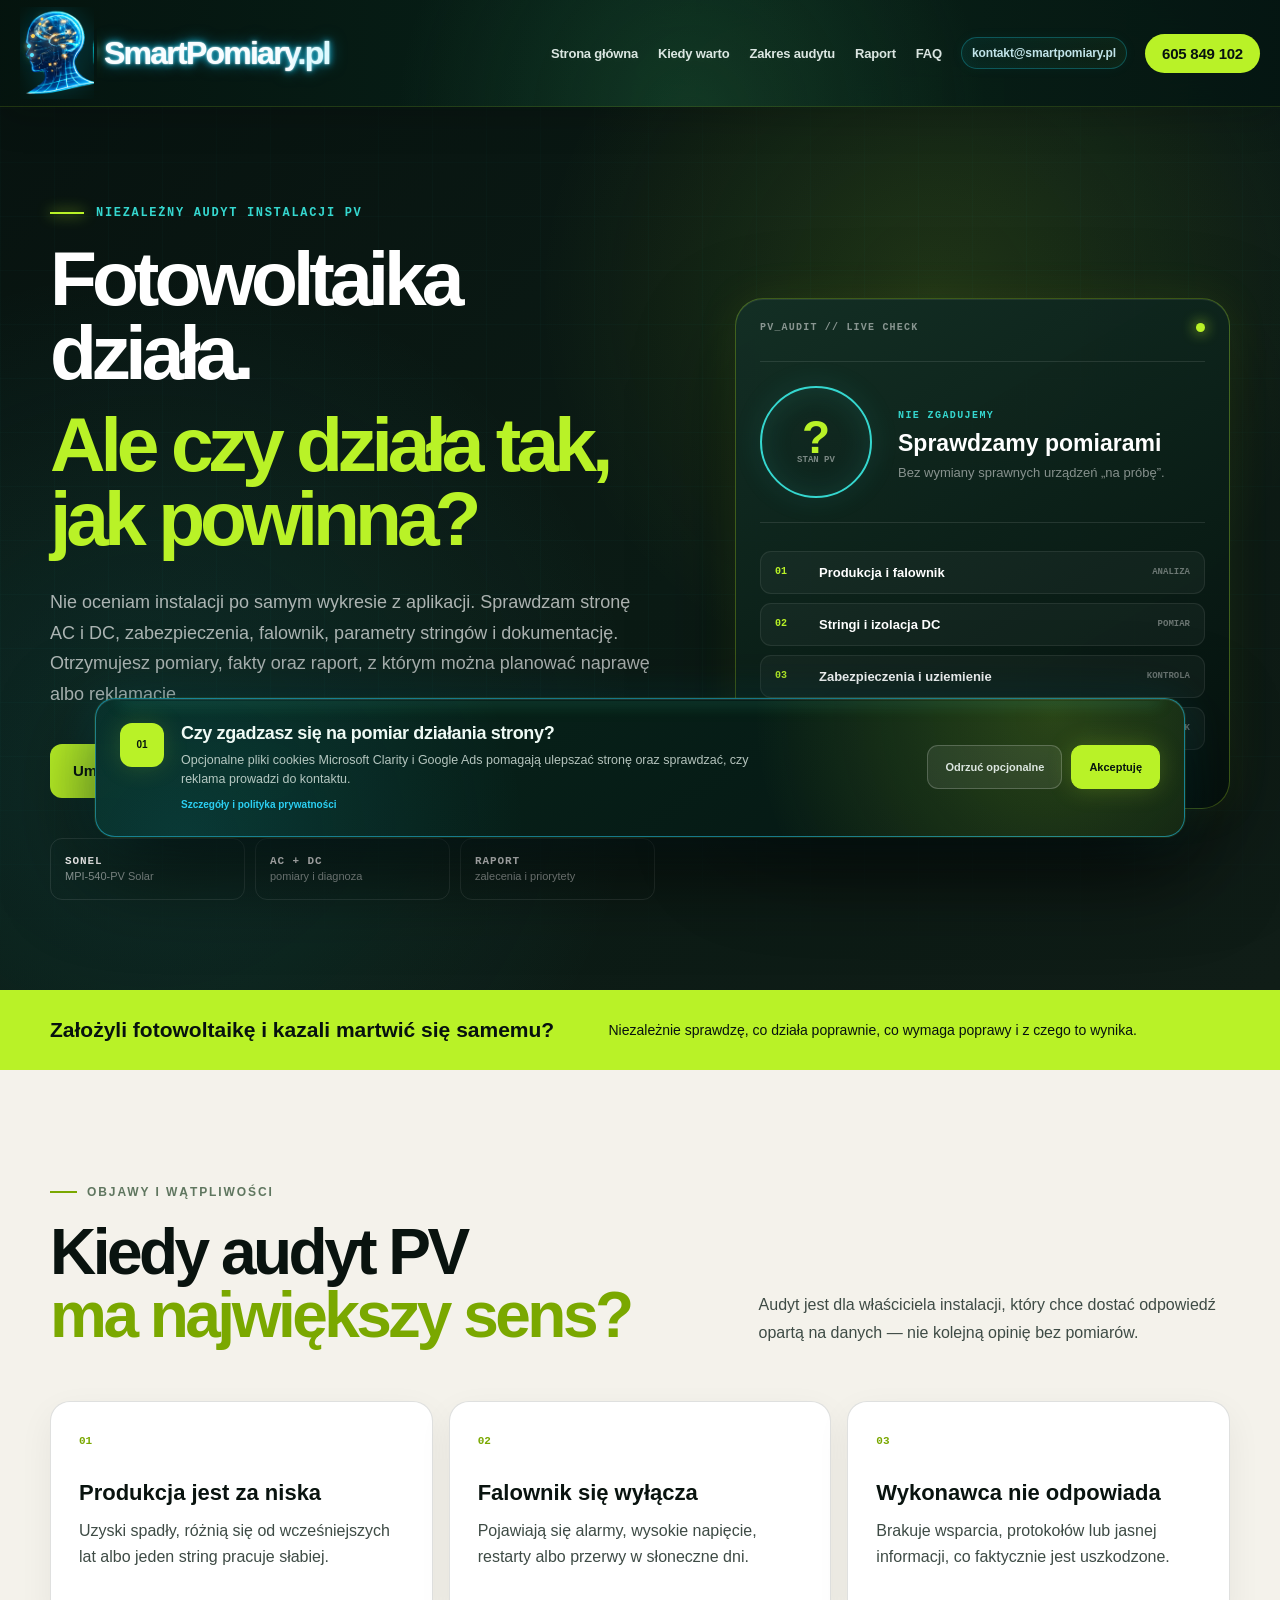
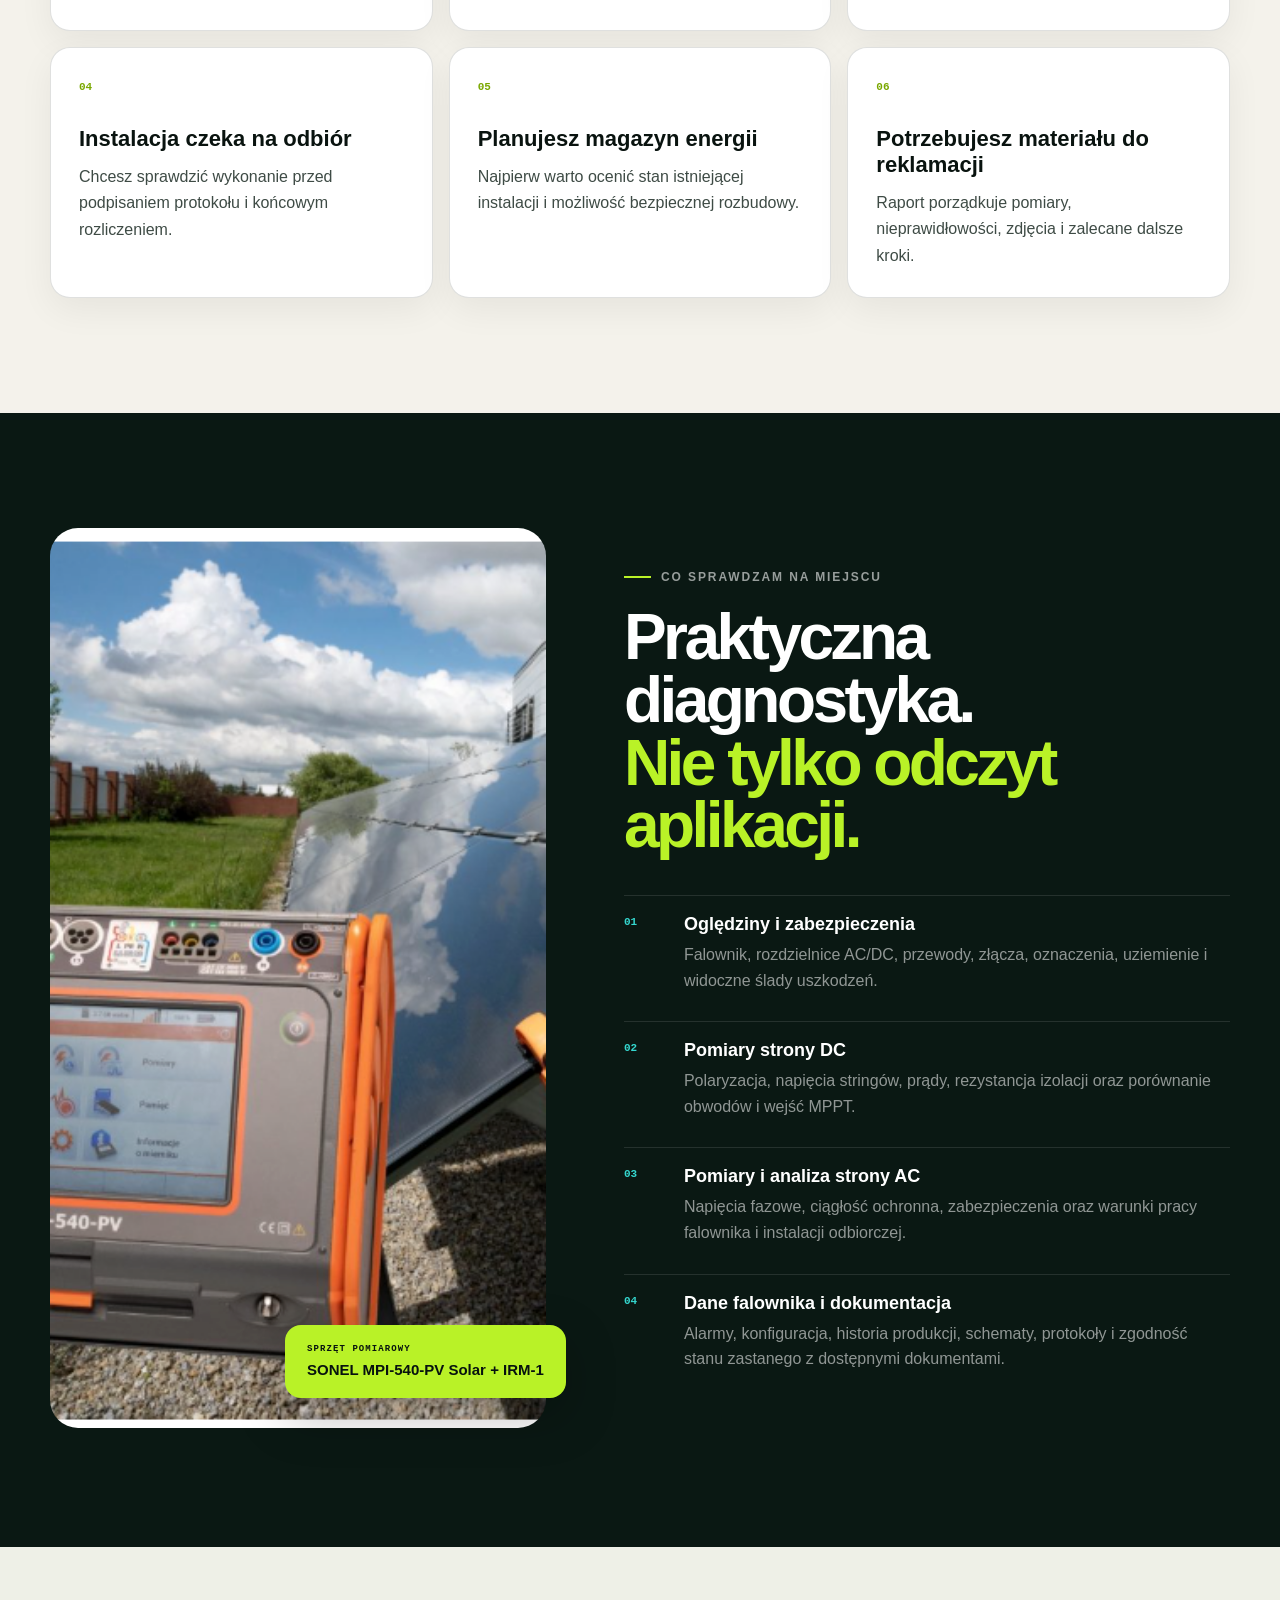
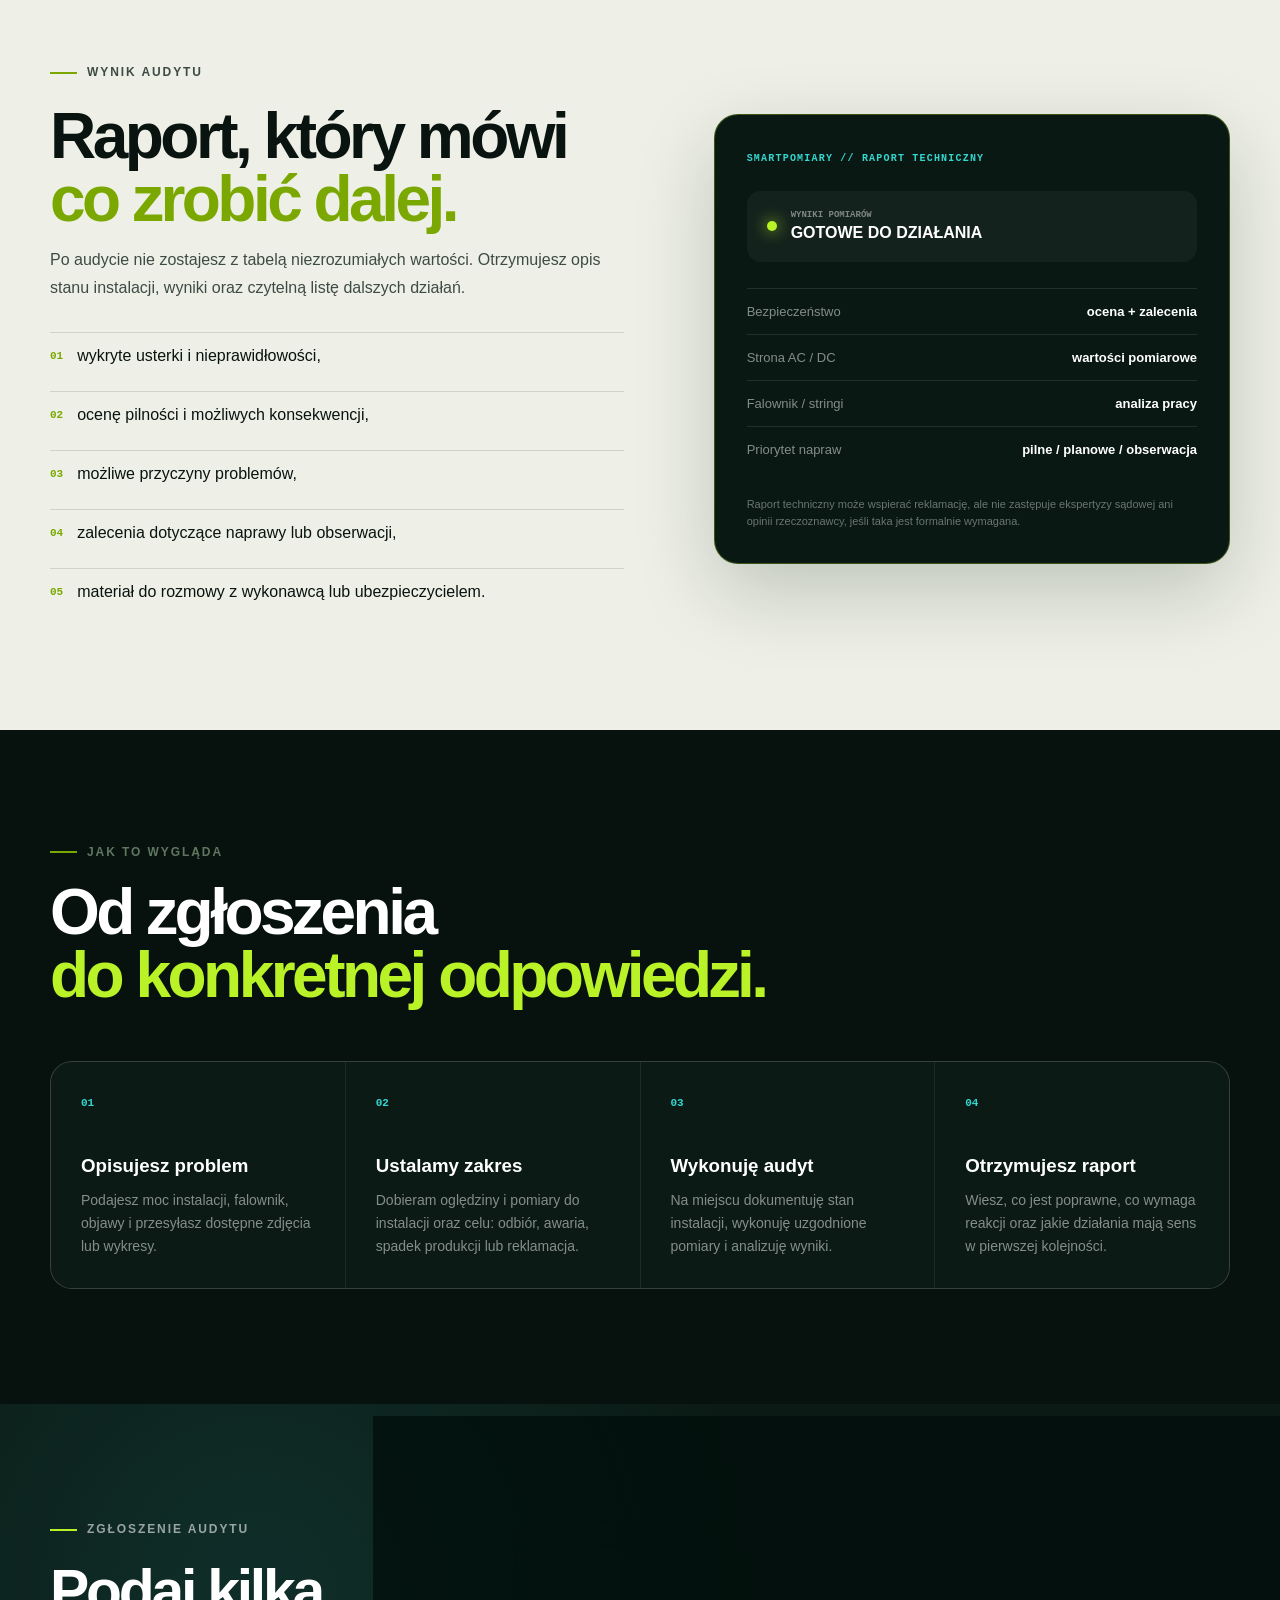
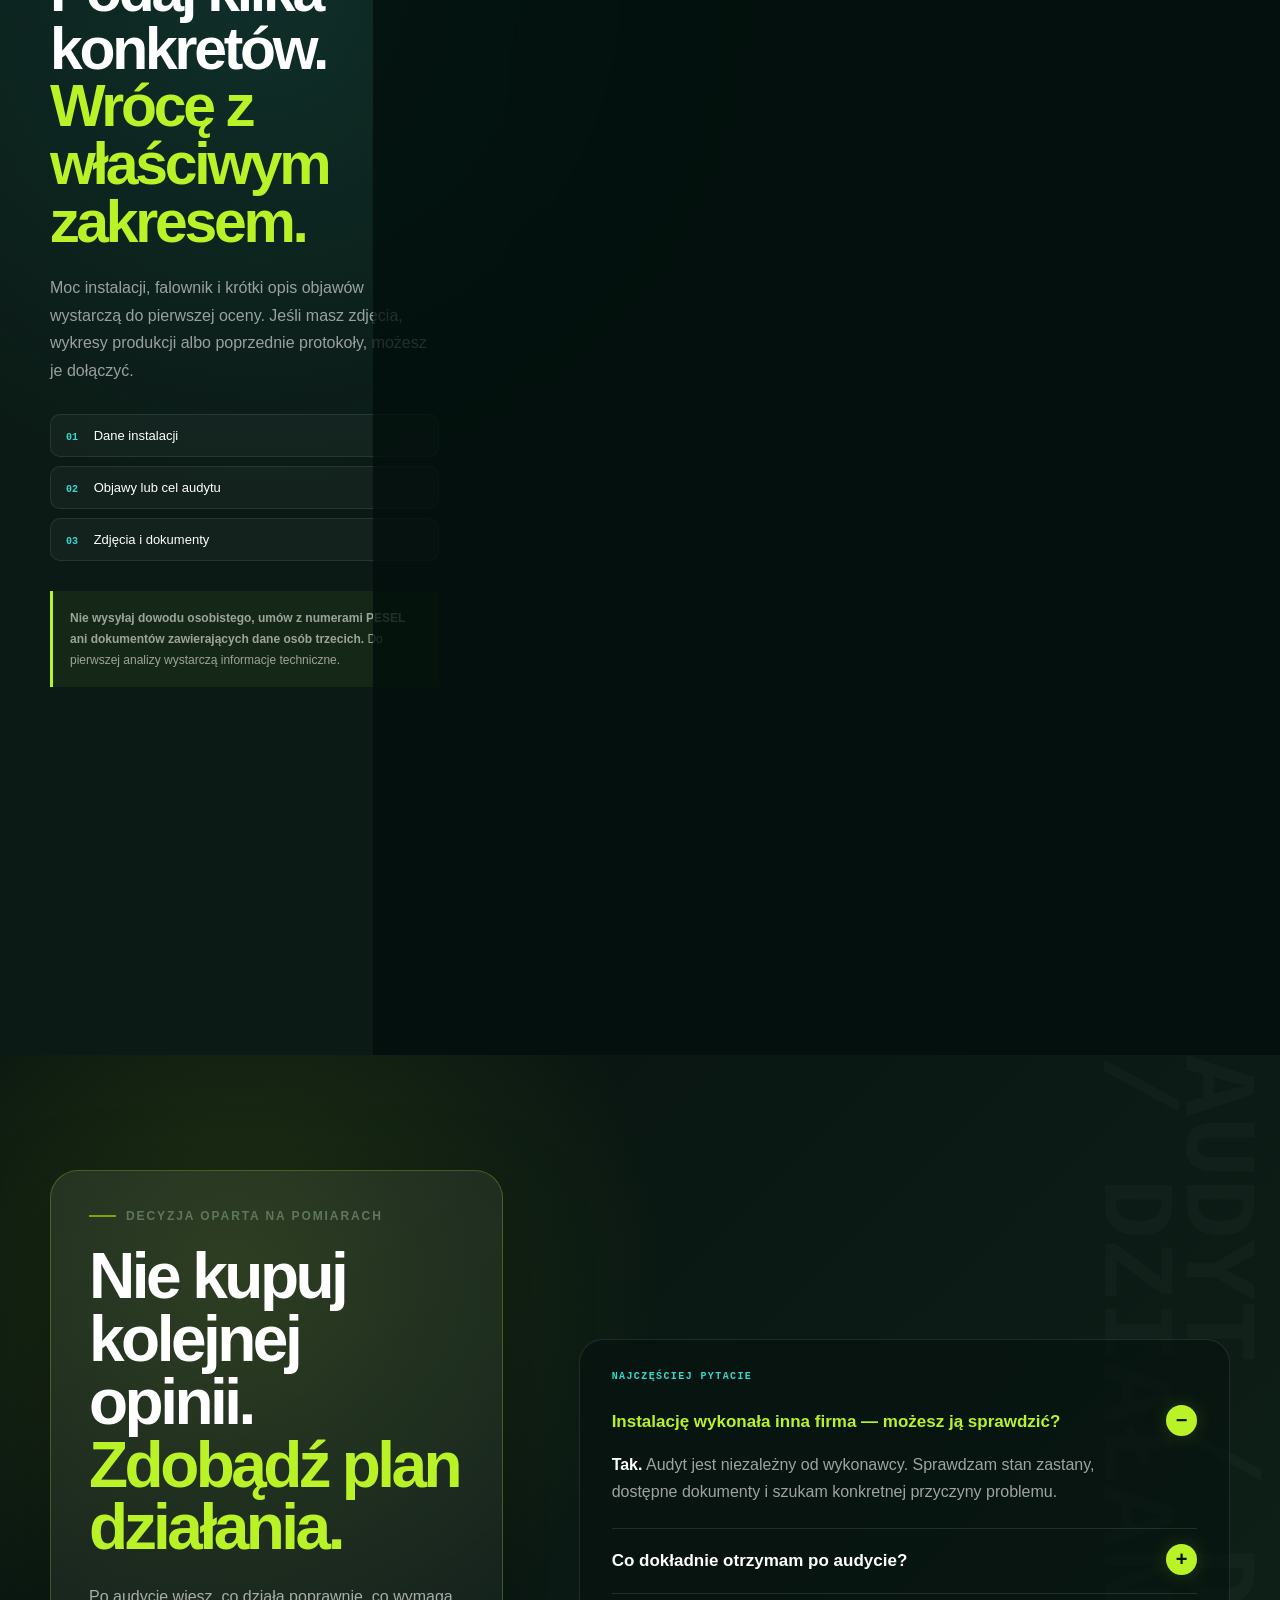
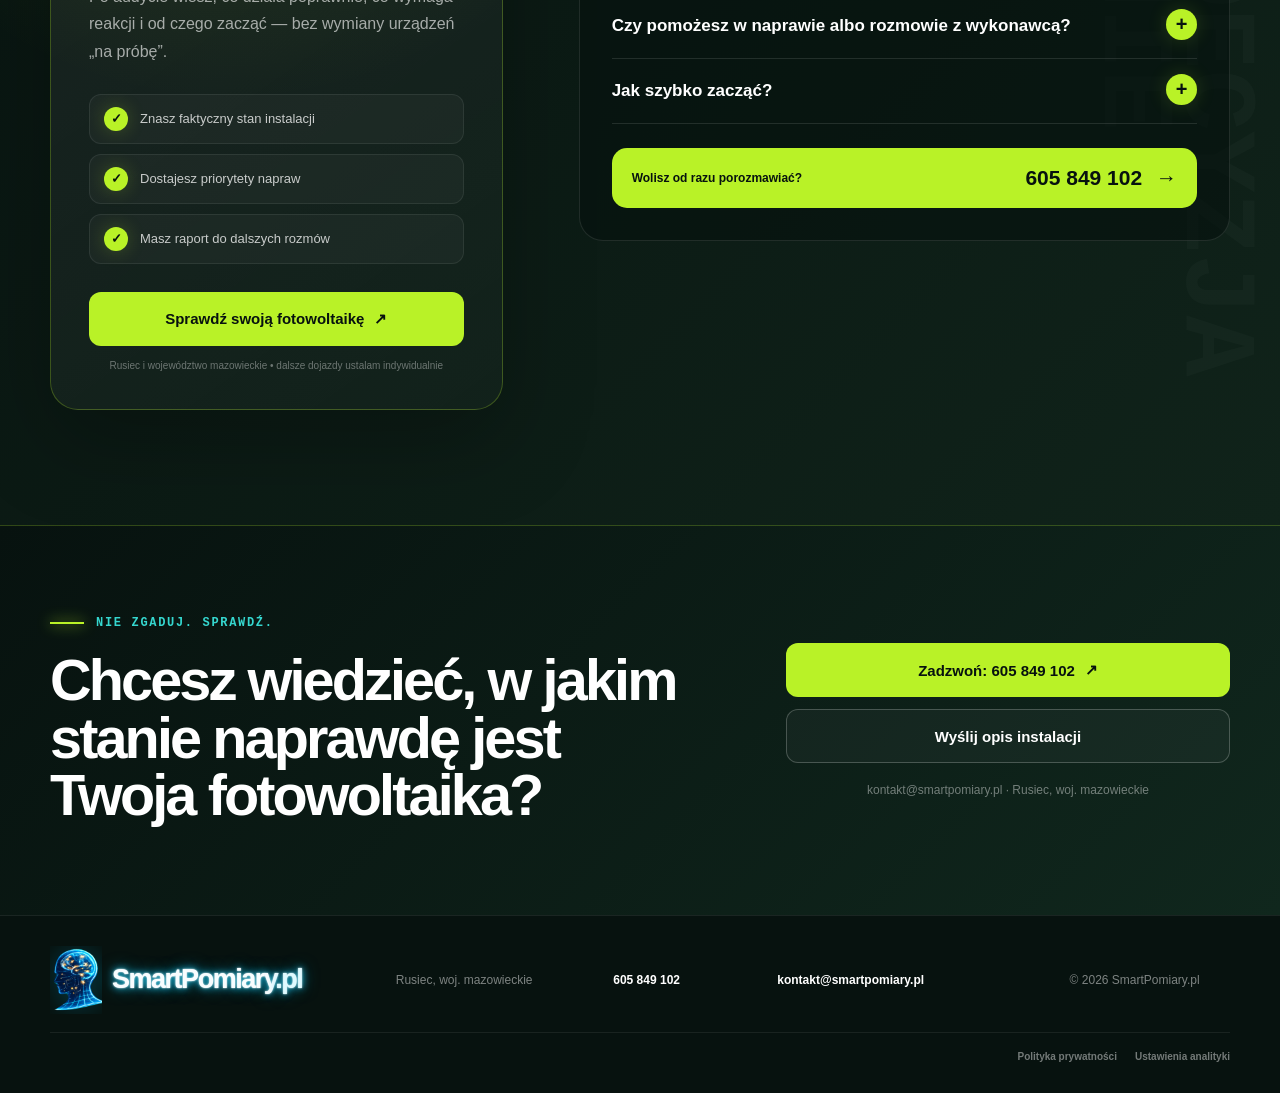
==== commit f5f744b5: "Wzmocnij sekcję CTA audytu PV" ====
--- a/audyt-fotowoltaiki.html
+++ b/audyt-fotowoltaiki.html
@@ -23,7 +23,7 @@
     <meta name="twitter:description" content="Pomiary AC i DC, diagnostyka falownika i raport techniczny do dalszych działań." />
     <meta name="twitter:image" content="https://smartpomiary.pl/assets/smartpomiary-social-v1.jpg" />
     <link rel="canonical" href="https://smartpomiary.pl/audyt-fotowoltaiki.html" />
-    <link rel="stylesheet" href="style.css?v=20260918-3" />
+    <link rel="stylesheet" href="style.css?v=20260918-4" />
     <script>
       window.dataLayer = window.dataLayer || [];
       function gtag() { window.dataLayer.push(arguments); }
@@ -293,13 +293,25 @@
 
       <section id="faq" class="section audit-faq">
         <div class="container audit-faq-grid">
-          <div><p class="eyebrow"><span></span> Najczęstsze pytania</p><h2>Zanim umówisz<br /><em>audyt instalacji.</em></h2><p>Rusiec i województwo mazowieckie. Dalsze dojazdy ustalam indywidualnie.</p></div>
+          <div class="audit-faq-pitch">
+            <p class="eyebrow"><span></span> Decyzja oparta na pomiarach</p>
+            <h2>Nie kupuj kolejnej opinii.<br /><em>Zdobądź plan działania.</em></h2>
+            <p>Po audycie wiesz, co działa poprawnie, co wymaga reakcji i od czego zacząć — bez wymiany urządzeń „na próbę”.</p>
+            <div class="audit-faq-benefits" aria-label="Korzyści z audytu">
+              <span><i>✓</i> Znasz faktyczny stan instalacji</span>
+              <span><i>✓</i> Dostajesz priorytety napraw</span>
+              <span><i>✓</i> Masz raport do dalszych rozmów</span>
+            </div>
+            <a class="button button-primary" href="#formularz-audytu">Sprawdź swoją fotowoltaikę <b>↗</b></a>
+            <small>Rusiec i województwo mazowieckie • dalsze dojazdy ustalam indywidualnie</small>
+          </div>
           <div class="audit-faq-list">
-            <details><summary>Czy wykonujesz audyt instalacji zrobionej przez inną firmę?</summary><p>Tak. Audyt jest niezależny od wykonawcy instalacji. Sprawdzam stan zastany i dostępne dokumenty.</p></details>
-            <details><summary>Czy audyt zawsze obejmuje wszystkie możliwe pomiary?</summary><p>Nie. Zakres zależy od budowy instalacji, napięć, dostępu, pogody i bezpieczeństwa. W raporcie wskazuję, co zostało sprawdzone i jakie były ograniczenia.</p></details>
-            <details><summary>Czy raport może być podstawą reklamacji?</summary><p>Może uporządkować wyniki, zdjęcia i nieprawidłowości oraz stanowić materiał do rozmowy z wykonawcą. Nie jest automatycznie opinią sądową.</p></details>
-            <details><summary>Czy po audycie możesz naprawić instalację?</summary><p>Tak, jeśli naprawa mieści się w moich możliwościach technicznych. Zakres i wycena naprawy są ustalane osobno, po diagnozie.</p></details>
-            <details><summary>Co przygotować przed wizytą?</summary><p>Moc instalacji, model falownika, przybliżony rok montażu, opis problemu, zdjęcia, wykresy produkcji oraz posiadaną dokumentację.</p></details>
+            <p class="audit-faq-label">Najczęściej pytacie</p>
+            <details open><summary>Instalację wykonała inna firma — możesz ją sprawdzić?</summary><p><strong>Tak.</strong> Audyt jest niezależny od wykonawcy. Sprawdzam stan zastany, dostępne dokumenty i szukam konkretnej przyczyny problemu.</p></details>
+            <details><summary>Co dokładnie otrzymam po audycie?</summary><p>Czytelny raport z wynikami, zdjęciami i listą wykrytych nieprawidłowości. Dostaniesz też priorytety: co zrobić od razu, co zaplanować i co działa prawidłowo.</p></details>
+            <details><summary>Czy pomożesz w naprawie albo rozmowie z wykonawcą?</summary><p><strong>Tak.</strong> Raport porządkuje materiał do rozmowy lub reklamacji. Możliwe technicznie poprawki mogę również wycenić po diagnozie.</p></details>
+            <details><summary>Jak szybko zacząć?</summary><p>Wypełnij krótki formularz lub zadzwoń. Podaj moc instalacji, model falownika i opisz objawy — wrócę z propozycją dalszego działania.</p></details>
+            <div class="audit-faq-contact"><span>Wolisz od razu porozmawiać?</span><a href="tel:+48605849102">605 849 102 <b>→</b></a></div>
           </div>
         </div>
       </section>
--- a/style.css
+++ b/style.css
@@ -74,7 +74,7 @@
 
 .audit-form-section { color: #fff; background: radial-gradient(circle at 20% 15%, rgba(53,215,207,.11), transparent 34%), #0b1a15; }.audit-form-layout { display: grid; grid-template-columns: .7fr 1.3fr; gap: 70px; align-items: start; }.audit-form-copy { position: sticky; top: 150px; }.audit-form-copy h2 { margin: 12px 0 24px; font-size: clamp(42px,4.6vw,68px); line-height: .98; letter-spacing: -.055em; }.audit-form-copy h2 em { color: var(--green); font-style: normal; }.audit-form-copy > p { color: rgba(255,255,255,.58); line-height: 1.72; }.audit-form-tips { display: grid; gap: 9px; margin: 30px 0; }.audit-form-tips span { padding: 13px 15px; background: rgba(255,255,255,.035); border: 1px solid rgba(255,255,255,.09); border-radius: 10px; font-size: 13px; }.audit-form-tips b { margin-right: 12px; color: var(--audit-cyan); font: 800 10px/1 monospace; }.audit-form-note { padding: 17px; border-left: 3px solid var(--green); background: rgba(185,242,39,.06); font-size: 12px; }.audit-inquiry-form { padding: 32px; }.audit-purpose { display: flex; flex-wrap: wrap; gap: 9px; padding: 0; margin: 2px 0; border: 0; }.audit-purpose legend { width: 100%; margin-bottom: 4px; color: rgba(255,255,255,.68); font-size: 12px; font-weight: 700; }.audit-purpose label { position: relative; cursor: pointer; }.audit-purpose input { position: absolute; opacity: 0; pointer-events: none; }.audit-purpose span { display: block; padding: 11px 13px; color: rgba(255,255,255,.62); background: rgba(255,255,255,.04); border: 1px solid rgba(255,255,255,.12); border-radius: 999px; font-size: 11px; transition: .18s ease; }.audit-purpose input:checked + span { color: #07120f; background: var(--green); border-color: var(--green); }.audit-purpose input:focus-visible + span { outline: 2px solid var(--audit-cyan); outline-offset: 2px; }.audit-file-field { position: relative; display: grid; place-items: center; min-height: 150px; padding: 24px; text-align: center; border: 1px dashed rgba(53,215,207,.55); border-radius: 14px; background: rgba(53,215,207,.035); cursor: pointer; overflow: hidden; }.audit-file-field:hover { background: rgba(53,215,207,.07); }.audit-file-field input { position: absolute; inset: 0; opacity: 0; cursor: pointer; }.audit-file-icon { color: var(--green); font-size: 28px; }.audit-file-field strong { margin-top: 4px; }.audit-file-field small { color: rgba(255,255,255,.42); line-height: 1.5; }
 
-.audit-faq { color: var(--ink); background: var(--paper); }.audit-faq-grid { display: grid; grid-template-columns: .65fr 1.35fr; gap: 90px; }.audit-faq-grid > div:first-child > p:last-child { max-width: 420px; color: var(--ink-soft); line-height: 1.7; }.audit-faq-list { border-top: 1px solid var(--line); }.audit-faq-list details { border-bottom: 1px solid var(--line); }.audit-faq-list summary { position: relative; padding: 23px 44px 23px 0; font-size: 17px; font-weight: 750; cursor: pointer; list-style: none; }.audit-faq-list summary::after { content: "+"; position: absolute; right: 8px; color: var(--green-deep); font-size: 24px; }.audit-faq-list details[open] summary::after { content: "−"; }.audit-faq-list p { margin: -5px 0 24px; color: var(--ink-soft); line-height: 1.7; }
+.audit-faq { position: relative; color: #fff; background: radial-gradient(circle at 18% 20%, rgba(185,242,39,.13), transparent 32%), linear-gradient(135deg,#07120f,#10231a); overflow: hidden; }.audit-faq::before { content: "AUDYT / DECYZJA / DZIAŁANIE"; position: absolute; right: 2%; bottom: 3%; color: rgba(255,255,255,.025); font: 900 clamp(44px,8vw,130px)/.8 monospace; writing-mode: vertical-rl; pointer-events: none; }.audit-faq-grid { position: relative; display: grid; grid-template-columns: .82fr 1.18fr; gap: 76px; align-items: center; }.audit-faq-pitch { padding: 38px; background: linear-gradient(145deg,rgba(255,255,255,.075),rgba(255,255,255,.025)); border: 1px solid rgba(185,242,39,.25); border-radius: 28px; box-shadow: 0 30px 90px rgba(0,0,0,.25); }.audit-faq-pitch h2 em { color: var(--green); }.audit-faq-pitch > p:not(.eyebrow) { max-width: 560px; margin: 24px 0 0; color: rgba(255,255,255,.62); line-height: 1.72; }.audit-faq-pitch .button { justify-content: center; width: 100%; margin-top: 28px; }.audit-faq-pitch > small { display: block; margin-top: 14px; color: rgba(255,255,255,.38); font-size: 10px; text-align: center; }.audit-faq-benefits { display: grid; gap: 10px; margin-top: 28px; }.audit-faq-benefits span { display: flex; align-items: center; gap: 12px; padding: 12px 14px; color: rgba(255,255,255,.76); background: rgba(255,255,255,.035); border: 1px solid rgba(255,255,255,.08); border-radius: 12px; font-size: 13px; }.audit-faq-benefits i { display: grid; place-items: center; width: 24px; height: 24px; color: #07120f; background: var(--green); border-radius: 50%; font-style: normal; font-weight: 900; box-shadow: 0 0 18px rgba(185,242,39,.22); }.audit-faq-list { padding: 32px; background: rgba(5,18,14,.6); border: 1px solid rgba(255,255,255,.1); border-radius: 24px; }.audit-faq-label { margin: 0 0 8px !important; color: var(--audit-cyan) !important; font: 800 10px/1 monospace; letter-spacing: .14em; text-transform: uppercase; }.audit-faq-list details { border-bottom: 1px solid rgba(255,255,255,.11); }.audit-faq-list summary { position: relative; padding: 22px 48px 22px 0; font-size: 17px; font-weight: 780; cursor: pointer; list-style: none; }.audit-faq-list summary::after { content: "+"; position: absolute; top: 15px; right: 0; display: grid; place-items: center; width: 31px; height: 31px; color: #07120f; background: var(--green); border-radius: 50%; font-size: 20px; box-shadow: 0 0 20px rgba(185,242,39,.16); }.audit-faq-list details[open] summary::after { content: "−"; }.audit-faq-list details[open] summary { color: var(--green); }.audit-faq-list details p { margin: -3px 52px 22px 0; color: rgba(255,255,255,.61); line-height: 1.72; }.audit-faq-list details p strong { color: #fff; }.audit-faq-contact { display: flex; justify-content: space-between; align-items: center; gap: 20px; margin-top: 24px; padding: 18px 20px; color: #07120f; background: var(--green); border-radius: 15px; }.audit-faq-contact span { font-size: 12px; font-weight: 750; }.audit-faq-contact a { color: inherit; font-size: 21px; font-weight: 900; text-decoration: none; }.audit-faq-contact b { margin-left: 8px; }
 
 .audit-final-cta { padding: 90px 0; color: #fff; background: linear-gradient(135deg,#07120f,#10271d); border-top: 1px solid rgba(185,242,39,.22); }.audit-final-grid { display: grid; grid-template-columns: 1.2fr .8fr; gap: 70px; align-items: center; }.audit-final-grid h2 { max-width: 760px; margin: 0; font-size: clamp(38px,4.5vw,66px); line-height: 1; letter-spacing: -.05em; }.audit-final-actions { display: grid; gap: 12px; }.audit-final-actions .button { justify-content: center; }.audit-final-actions p { margin: 8px 0 0; color: rgba(255,255,255,.42); font-size: 12px; text-align: center; }
 .pv-audit-link { display: flex; justify-content: space-between; gap: 12px; align-items: center; margin-top: 20px; padding-top: 17px; color: var(--green-deep); border-top: 1px solid var(--line); font-weight: 800; font-size: 13px; }.pv-audit-link:hover { color: var(--ink); }
@@ -87,7 +87,7 @@
 }
 
 @media (max-width: 680px) {
-  .audit-hero { min-height: 0; padding-bottom: 64px; }.audit-hero-grid { gap: 52px; }.audit-hero h1 { font-size: clamp(44px,15vw,64px); }.audit-lead { font-size: 16px; }.audit-trust-row { grid-template-columns: 1fr; }.audit-console { padding: 18px; border-radius: 20px; }.audit-console-score { grid-template-columns: 90px 1fr; gap: 14px; }.audit-ring { width: 86px; }.audit-console-score strong { font-size: 18px; }.audit-signal-grid { grid-template-columns: 1fr; gap: 8px; }.audit-problem-grid, .audit-process-list { grid-template-columns: 1fr; }.audit-scope-grid, .audit-report-grid, .audit-form-layout, .audit-faq-grid { gap: 45px; }.audit-scope-media img { min-height: 370px; }.audit-device-tag { right: 12px; bottom: 16px; }.audit-section-heading h2, .audit-scope h2, .audit-report h2, .audit-faq h2, .audit-form-copy h2 { font-size: 42px; }.audit-inquiry-form { padding: 22px 18px; }.audit-form-grid { grid-template-columns: 1fr; }.audit-purpose { display: grid; }.audit-final-cta { padding: 68px 0; }
+  .audit-hero { min-height: 0; padding-bottom: 64px; }.audit-hero-grid { gap: 52px; }.audit-hero h1 { font-size: clamp(44px,15vw,64px); }.audit-lead { font-size: 16px; }.audit-trust-row { grid-template-columns: 1fr; }.audit-console { padding: 18px; border-radius: 20px; }.audit-console-score { grid-template-columns: 90px 1fr; gap: 14px; }.audit-ring { width: 86px; }.audit-console-score strong { font-size: 18px; }.audit-signal-grid { grid-template-columns: 1fr; gap: 8px; }.audit-problem-grid, .audit-process-list { grid-template-columns: 1fr; }.audit-scope-grid, .audit-report-grid, .audit-form-layout, .audit-faq-grid { gap: 45px; }.audit-scope-media img { min-height: 370px; }.audit-device-tag { right: 12px; bottom: 16px; }.audit-section-heading h2, .audit-scope h2, .audit-report h2, .audit-faq h2, .audit-form-copy h2 { font-size: 42px; }.audit-inquiry-form { padding: 22px 18px; }.audit-form-grid { grid-template-columns: 1fr; }.audit-purpose { display: grid; }.audit-faq-pitch, .audit-faq-list { padding: 23px 18px; }.audit-faq-list details p { margin-right: 0; }.audit-faq-contact { align-items: flex-start; flex-direction: column; }.audit-final-cta { padding: 68px 0; }
 }
 
 * {
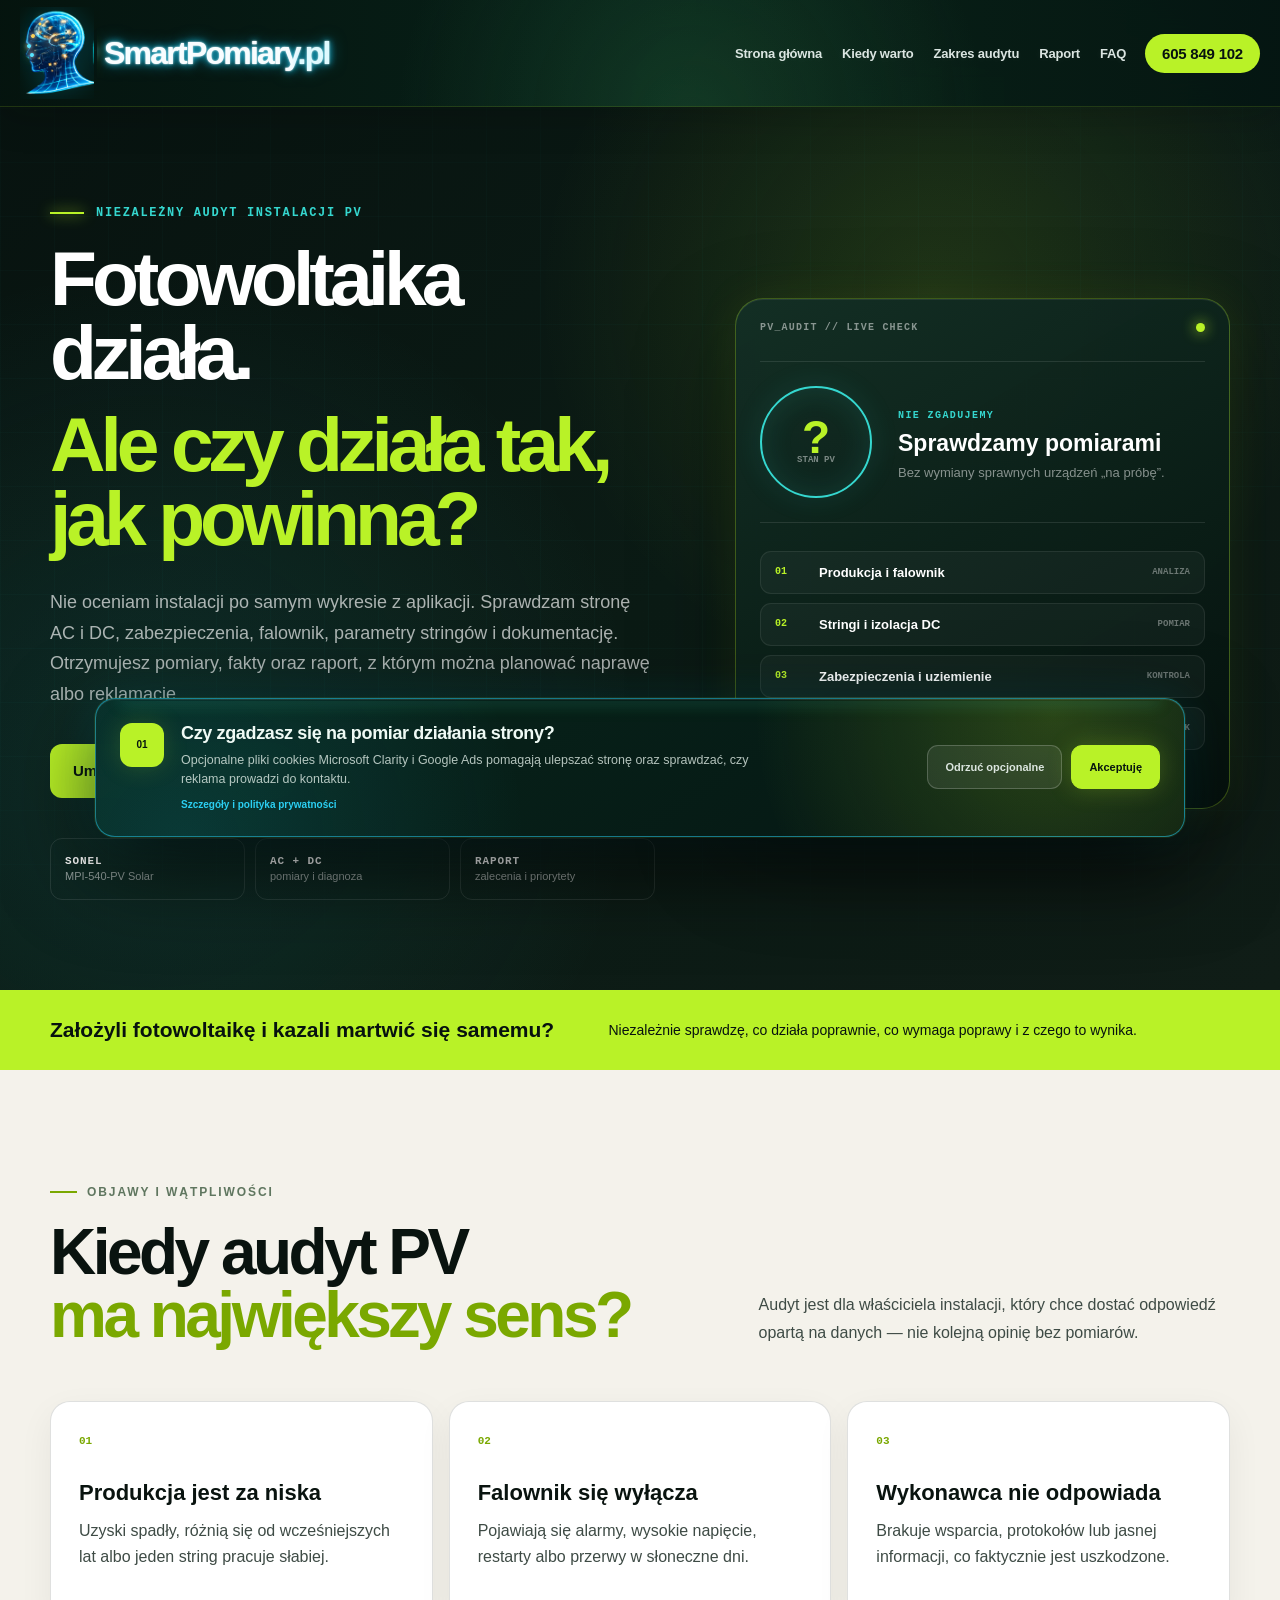
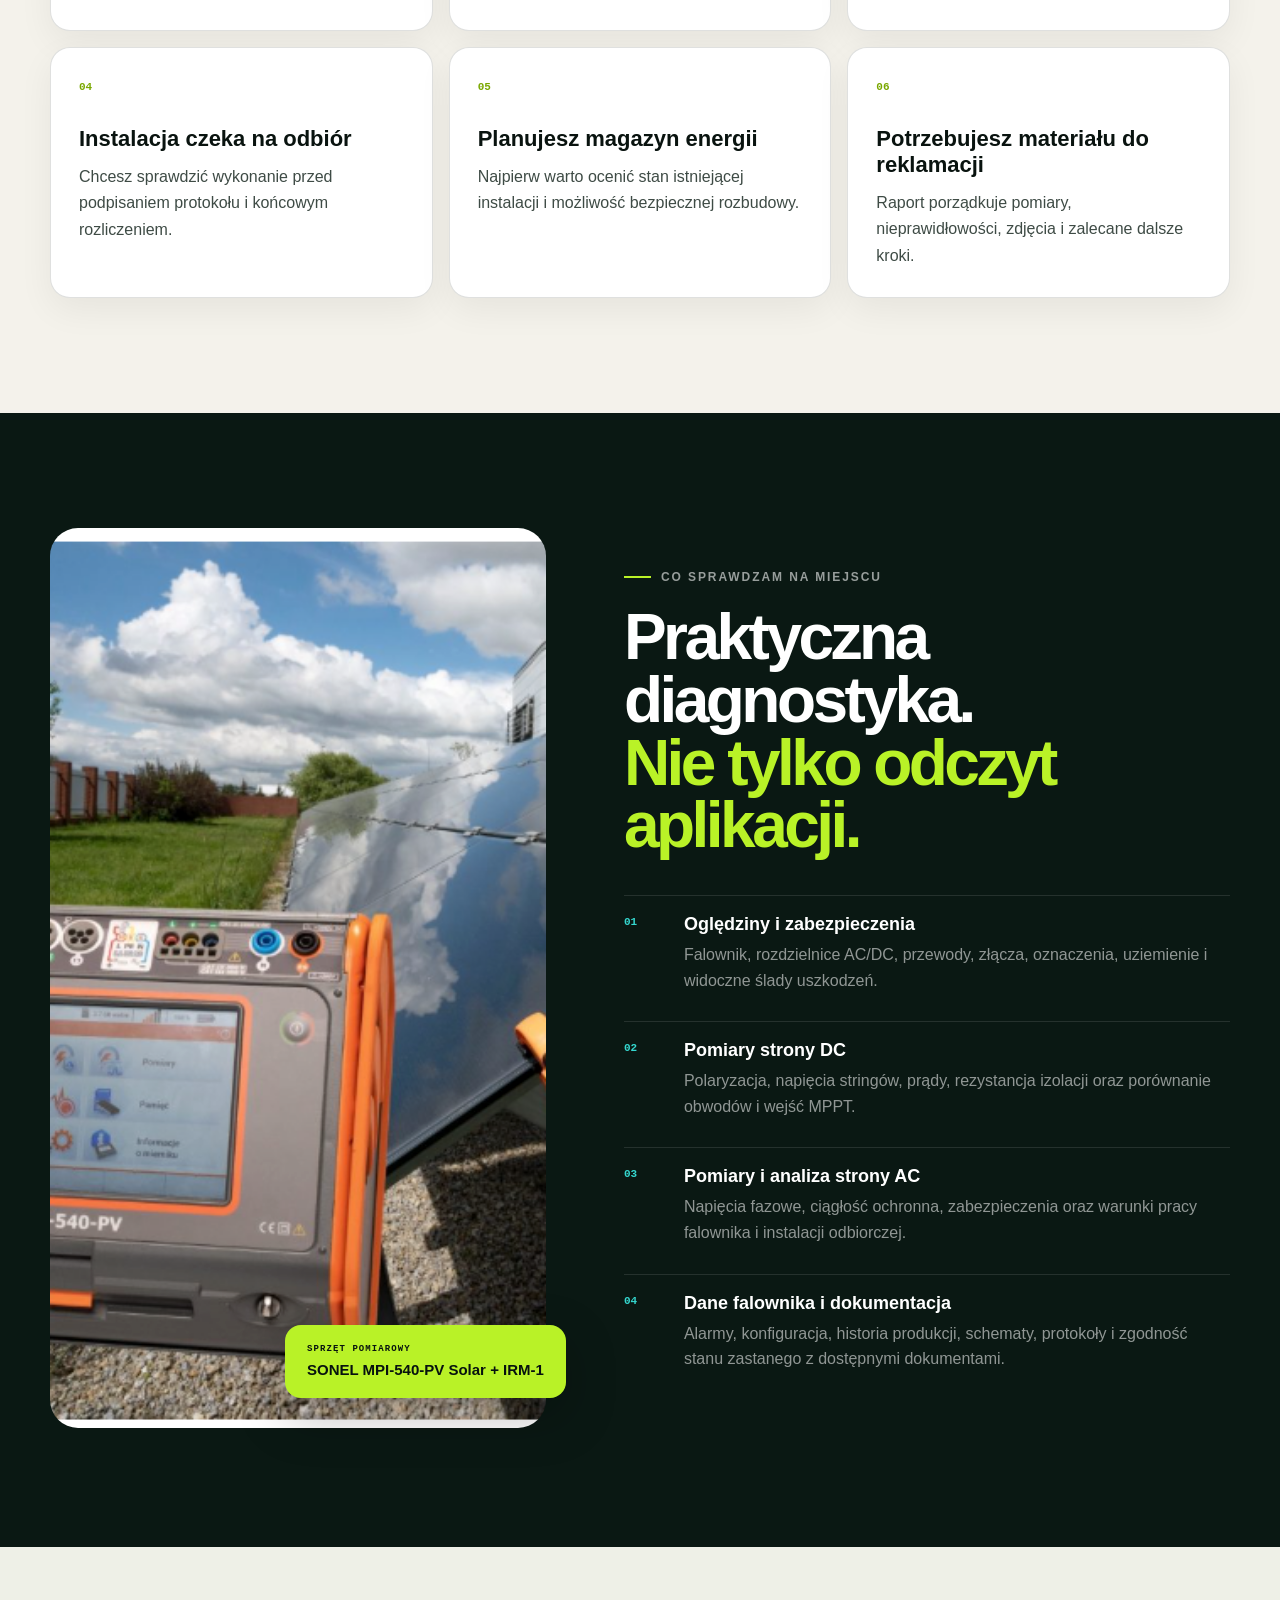
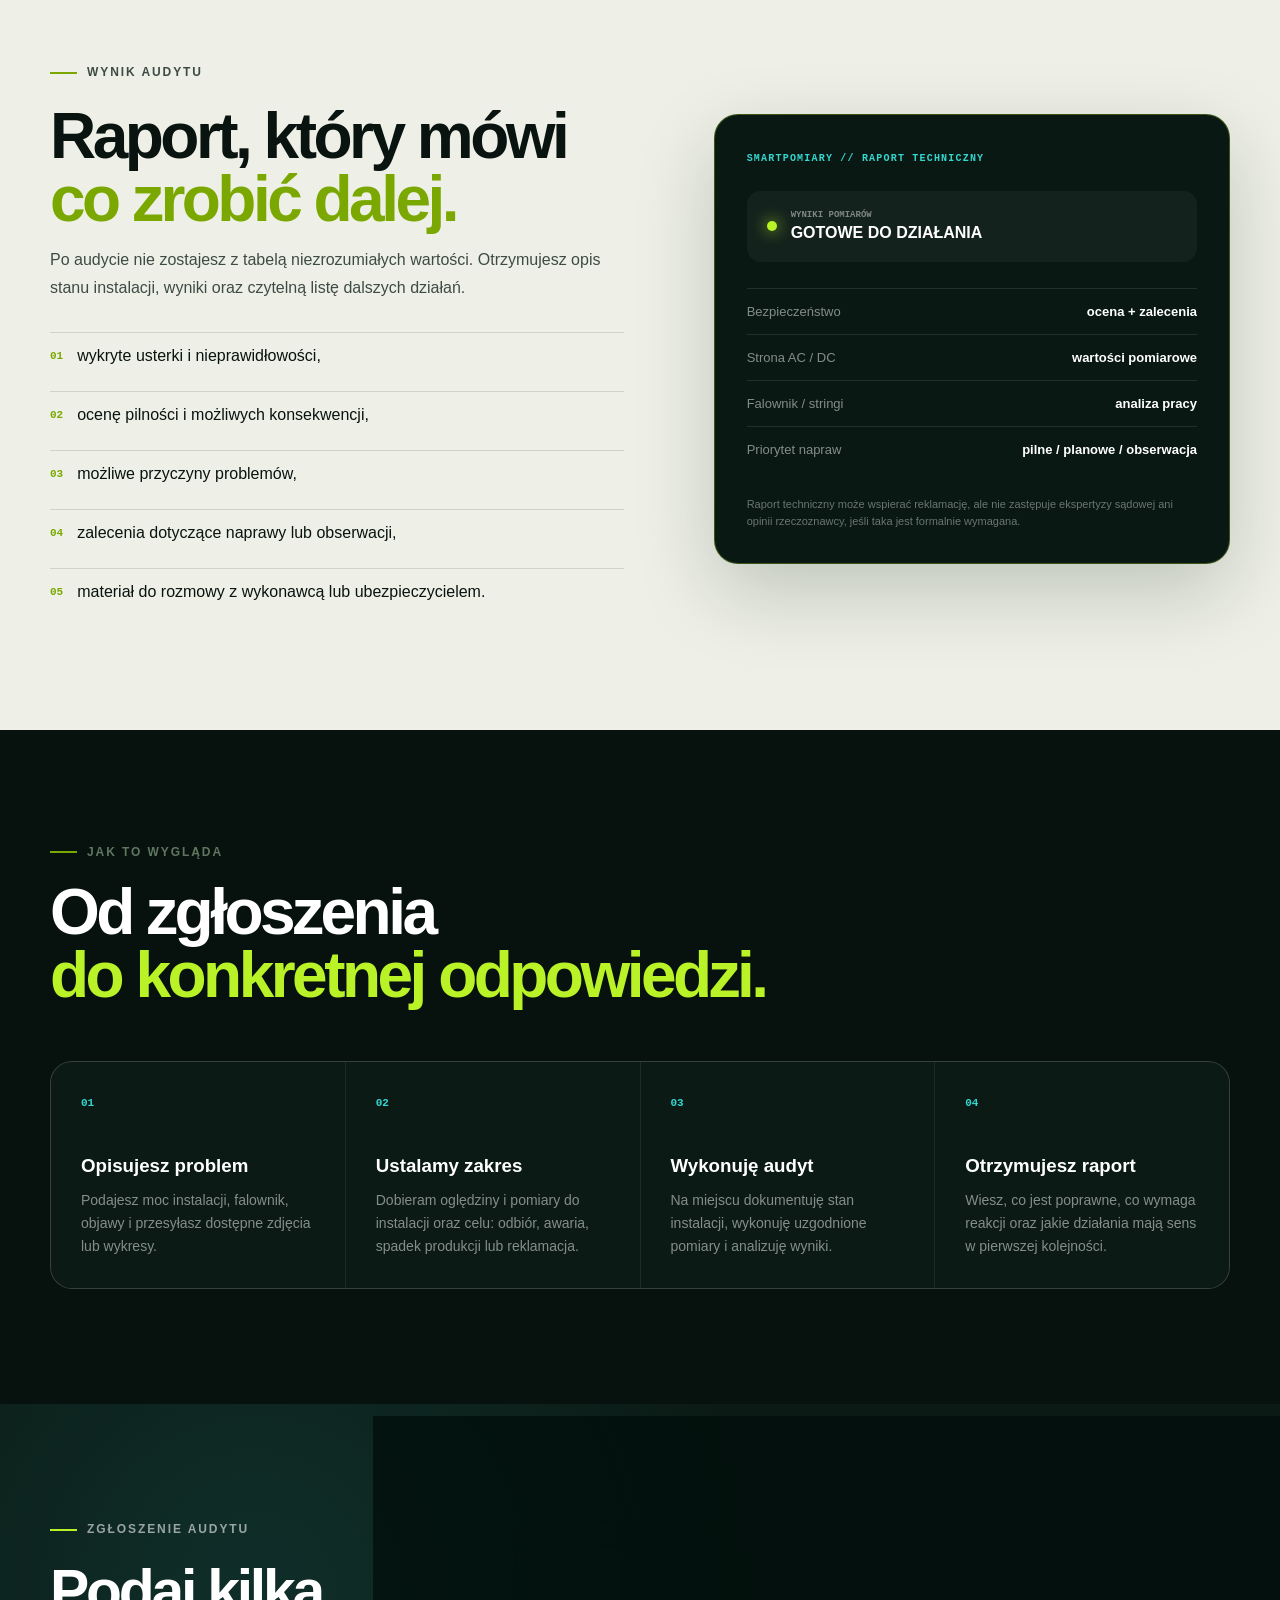
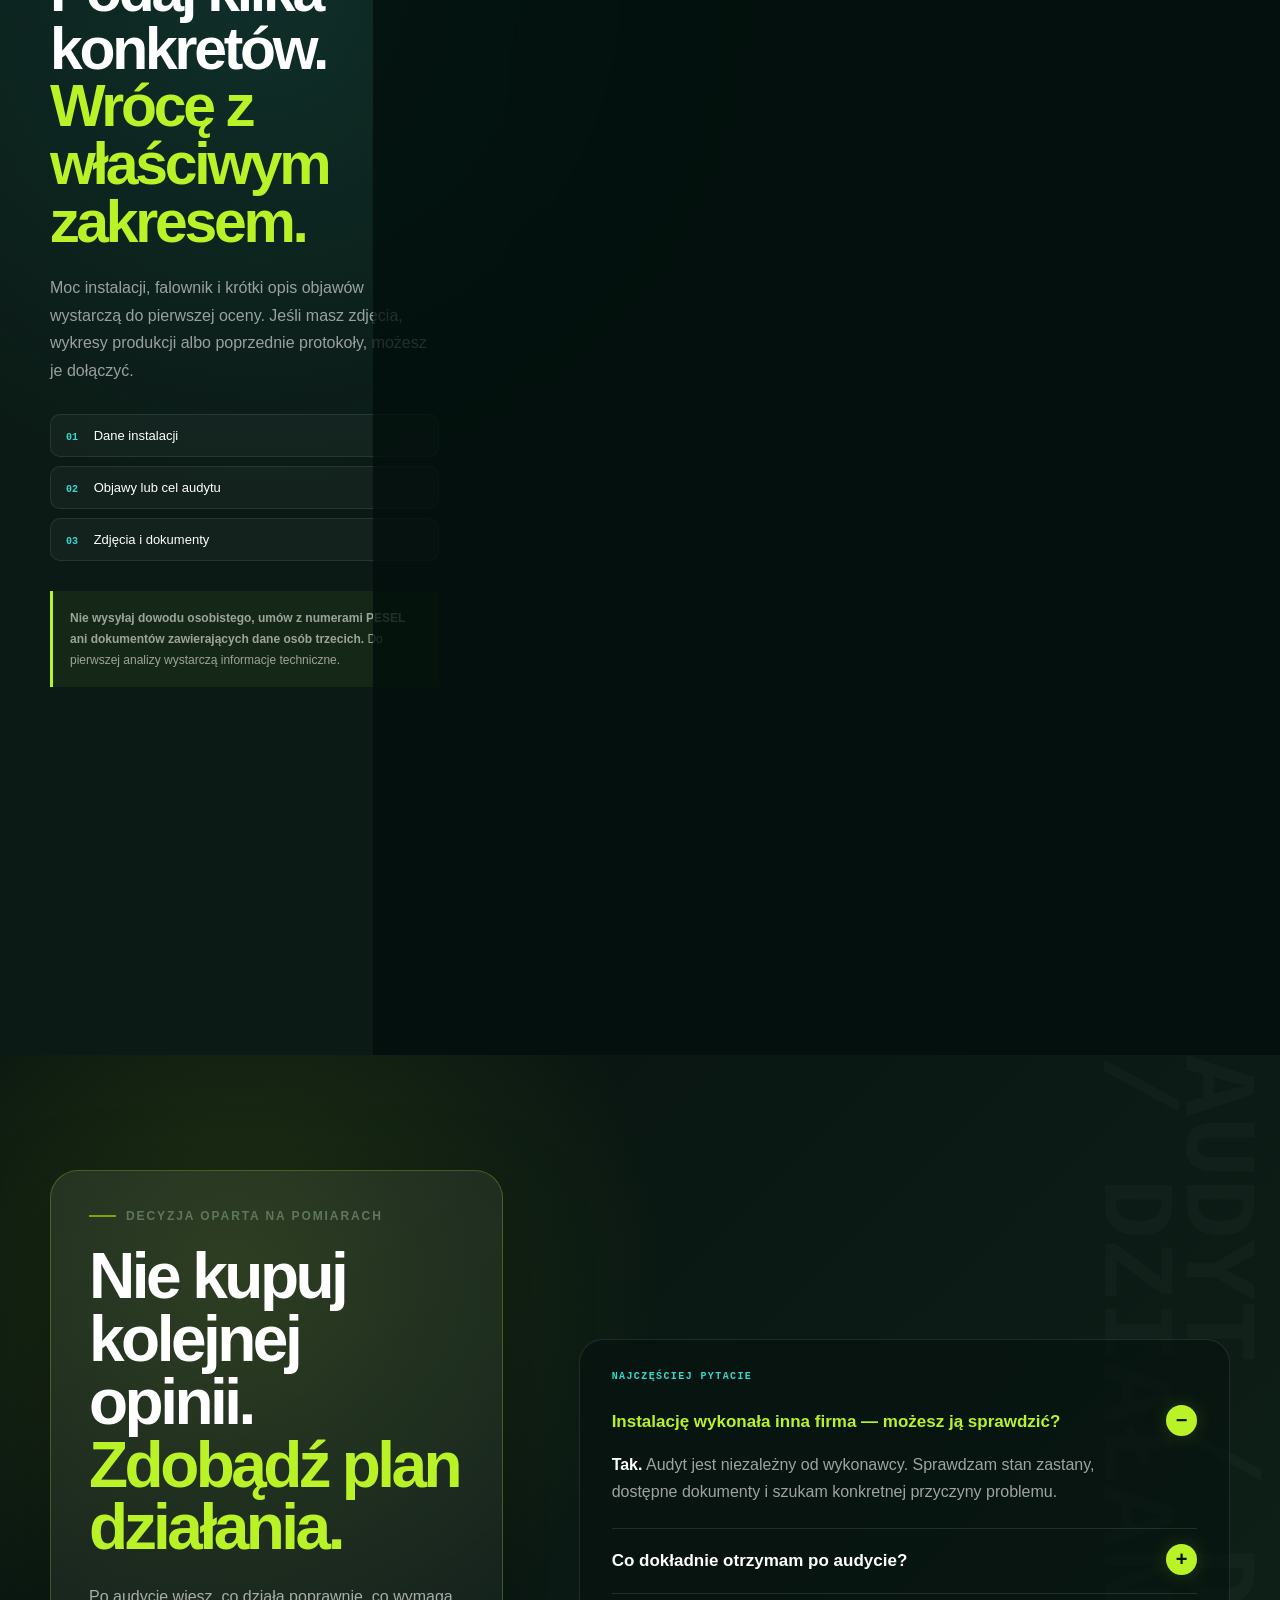
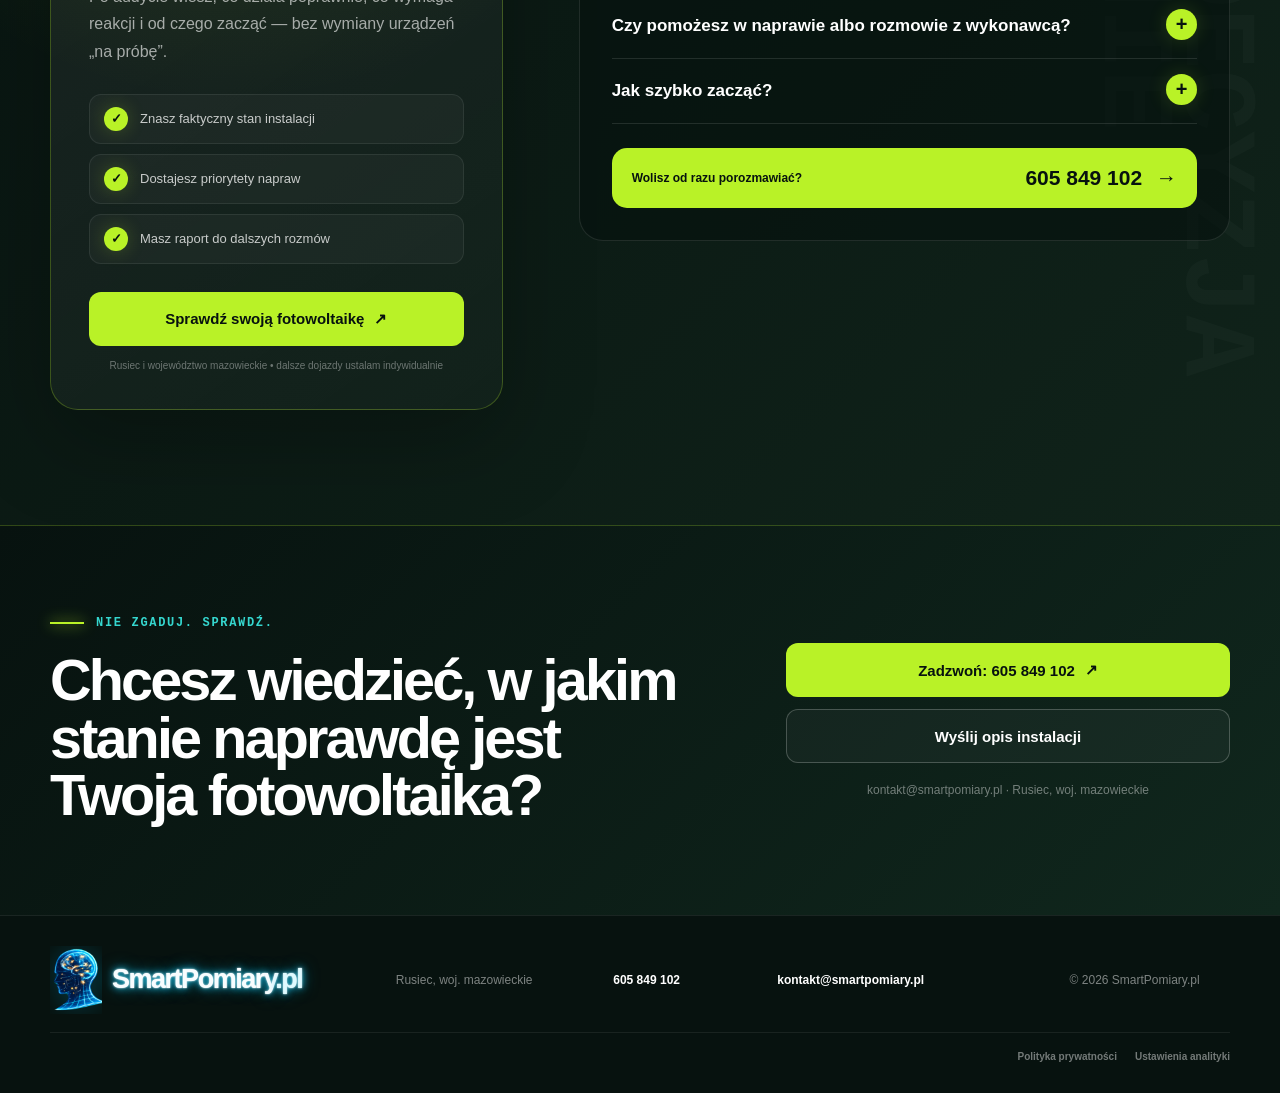
==== commit 0ff84e3e: "Wyróżnij audyt PV w nawigacji" ====
--- a/audyt-fotowoltaiki.html
+++ b/audyt-fotowoltaiki.html
@@ -23,7 +23,7 @@
     <meta name="twitter:description" content="Pomiary AC i DC, diagnostyka falownika i raport techniczny do dalszych działań." />
     <meta name="twitter:image" content="https://smartpomiary.pl/assets/smartpomiary-social-v1.jpg" />
     <link rel="canonical" href="https://smartpomiary.pl/audyt-fotowoltaiki.html" />
-    <link rel="stylesheet" href="style.css?v=20260918-4" />
+    <link rel="stylesheet" href="style.css?v=20260918-5" />
     <script>
       window.dataLayer = window.dataLayer || [];
       function gtag() { window.dataLayer.push(arguments); }
--- a/style.css
+++ b/style.css
@@ -545,11 +545,83 @@
   opacity: 1;
 }
 
+.main-nav .nav-audit {
+  isolation: isolate;
+  flex: 0 0 auto;
+  display: inline-flex;
+  align-items: center;
+  gap: 8px;
+  padding: 9px 13px 9px 25px;
+  color: #07120f;
+  background: linear-gradient(105deg, #b9f227, #d8ff67 48%, #b9f227);
+  border: 1px solid rgba(216, 255, 103, 0.82);
+  border-radius: 100px;
+  font-size: 13px;
+  text-shadow: none;
+  white-space: nowrap;
+  box-shadow: 0 0 0 0 rgba(185, 242, 39, 0.42), 0 0 22px rgba(185, 242, 39, 0.2);
+  animation: nav-audit-pulse 2.3s ease-in-out infinite;
+  overflow: hidden;
+}
+
+.main-nav .nav-audit::before {
+  position: absolute;
+  z-index: 2;
+  left: 10px;
+  width: 7px;
+  height: 7px;
+  background: #07120f;
+  border-radius: 50%;
+  box-shadow: 0 0 0 3px rgba(7, 18, 15, 0.13);
+  content: "";
+  animation: nav-audit-dot 1.15s ease-in-out infinite;
+}
+
+.main-nav .nav-audit::after {
+  position: absolute;
+  z-index: 1;
+  inset: -35% auto -35% -38%;
+  width: 28%;
+  height: auto;
+  background: linear-gradient(90deg, transparent, rgba(255, 255, 255, 0.95), transparent);
+  border-radius: 0;
+  box-shadow: none;
+  content: "";
+  opacity: 0;
+  transform: skewX(-18deg);
+  animation: nav-audit-shine 3.6s ease-in-out infinite;
+  pointer-events: none;
+}
+
+.main-nav .nav-audit:hover,
+.main-nav .nav-audit:focus-visible {
+  color: #07120f;
+  text-shadow: none;
+  transform: translateY(-1px);
+}
+
+@keyframes nav-audit-pulse {
+  0%, 100% { box-shadow: 0 0 0 0 rgba(185, 242, 39, 0.36), 0 0 18px rgba(185, 242, 39, 0.18); }
+  50% { box-shadow: 0 0 0 5px rgba(185, 242, 39, 0), 0 0 34px rgba(185, 242, 39, 0.48); }
+}
+
+@keyframes nav-audit-dot {
+  0%, 100% { opacity: 0.45; transform: scale(0.78); }
+  50% { opacity: 1; transform: scale(1.18); }
+}
+
+@keyframes nav-audit-shine {
+  0%, 58% { left: -38%; opacity: 0; }
+  66% { opacity: 0.85; }
+  82%, 100% { left: 112%; opacity: 0; }
+}
+
 .main-nav .nav-phone {
   padding: 11px 17px;
   color: var(--dark);
   background: var(--green);
   border-radius: 100px;
+  white-space: nowrap;
 }
 
 .main-nav .nav-email {
@@ -638,7 +710,7 @@
   }
 }
 
-@media (min-width: 901px) and (max-width: 1120px) {
+@media (min-width: 901px) and (max-width: 1320px) {
   .main-nav .nav-email {
     display: none;
   }
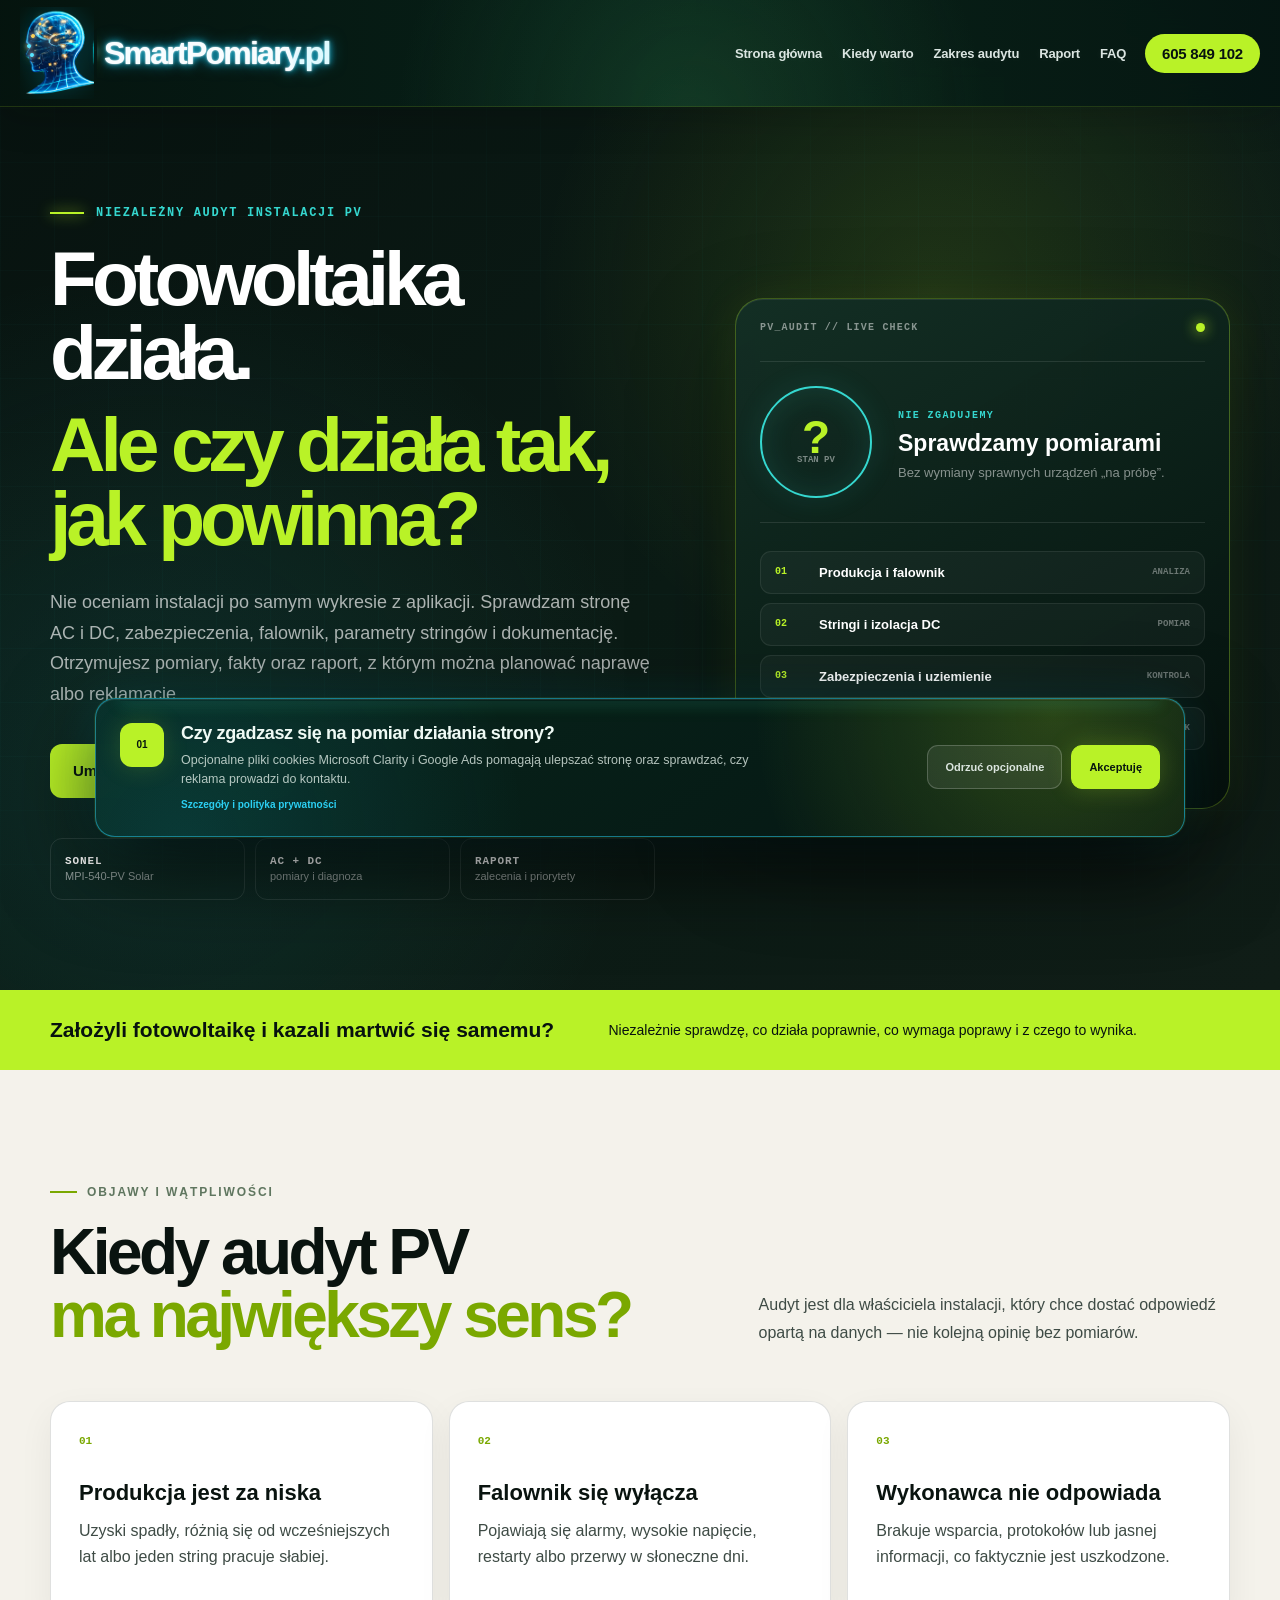
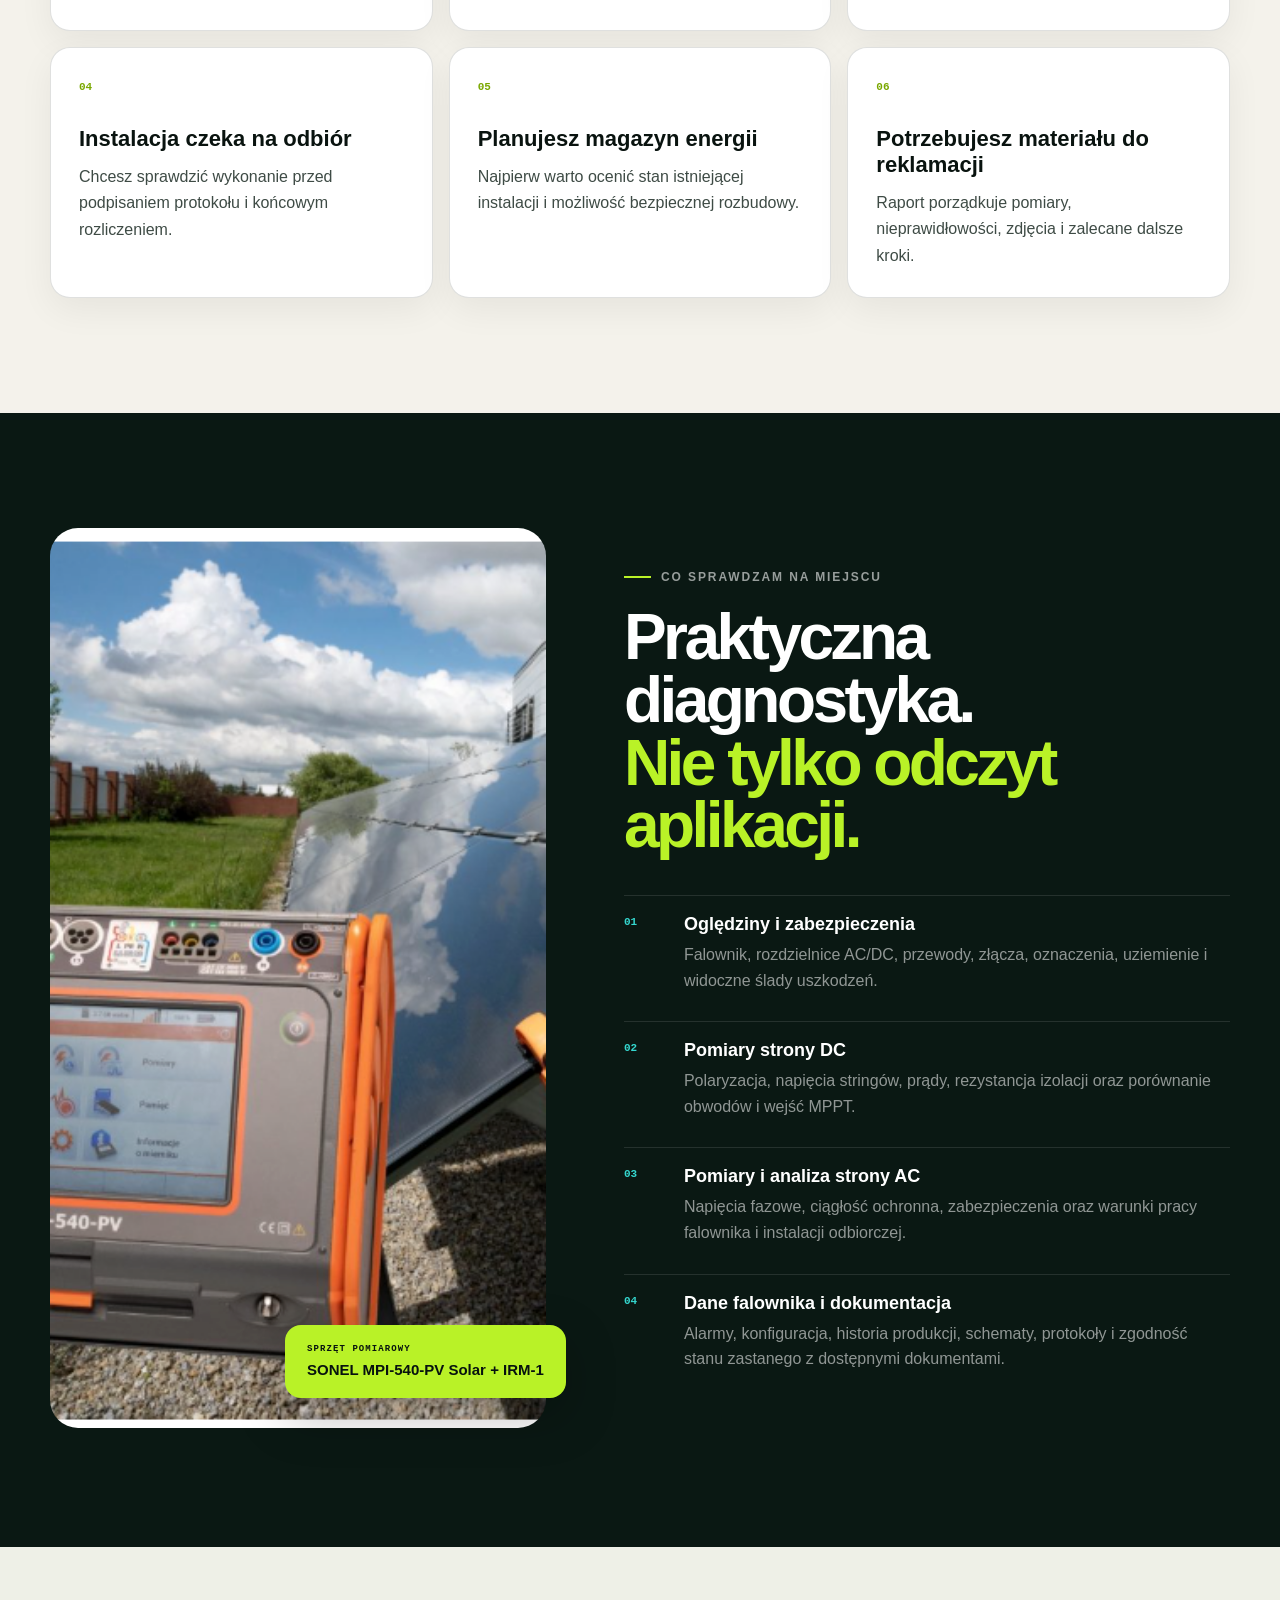
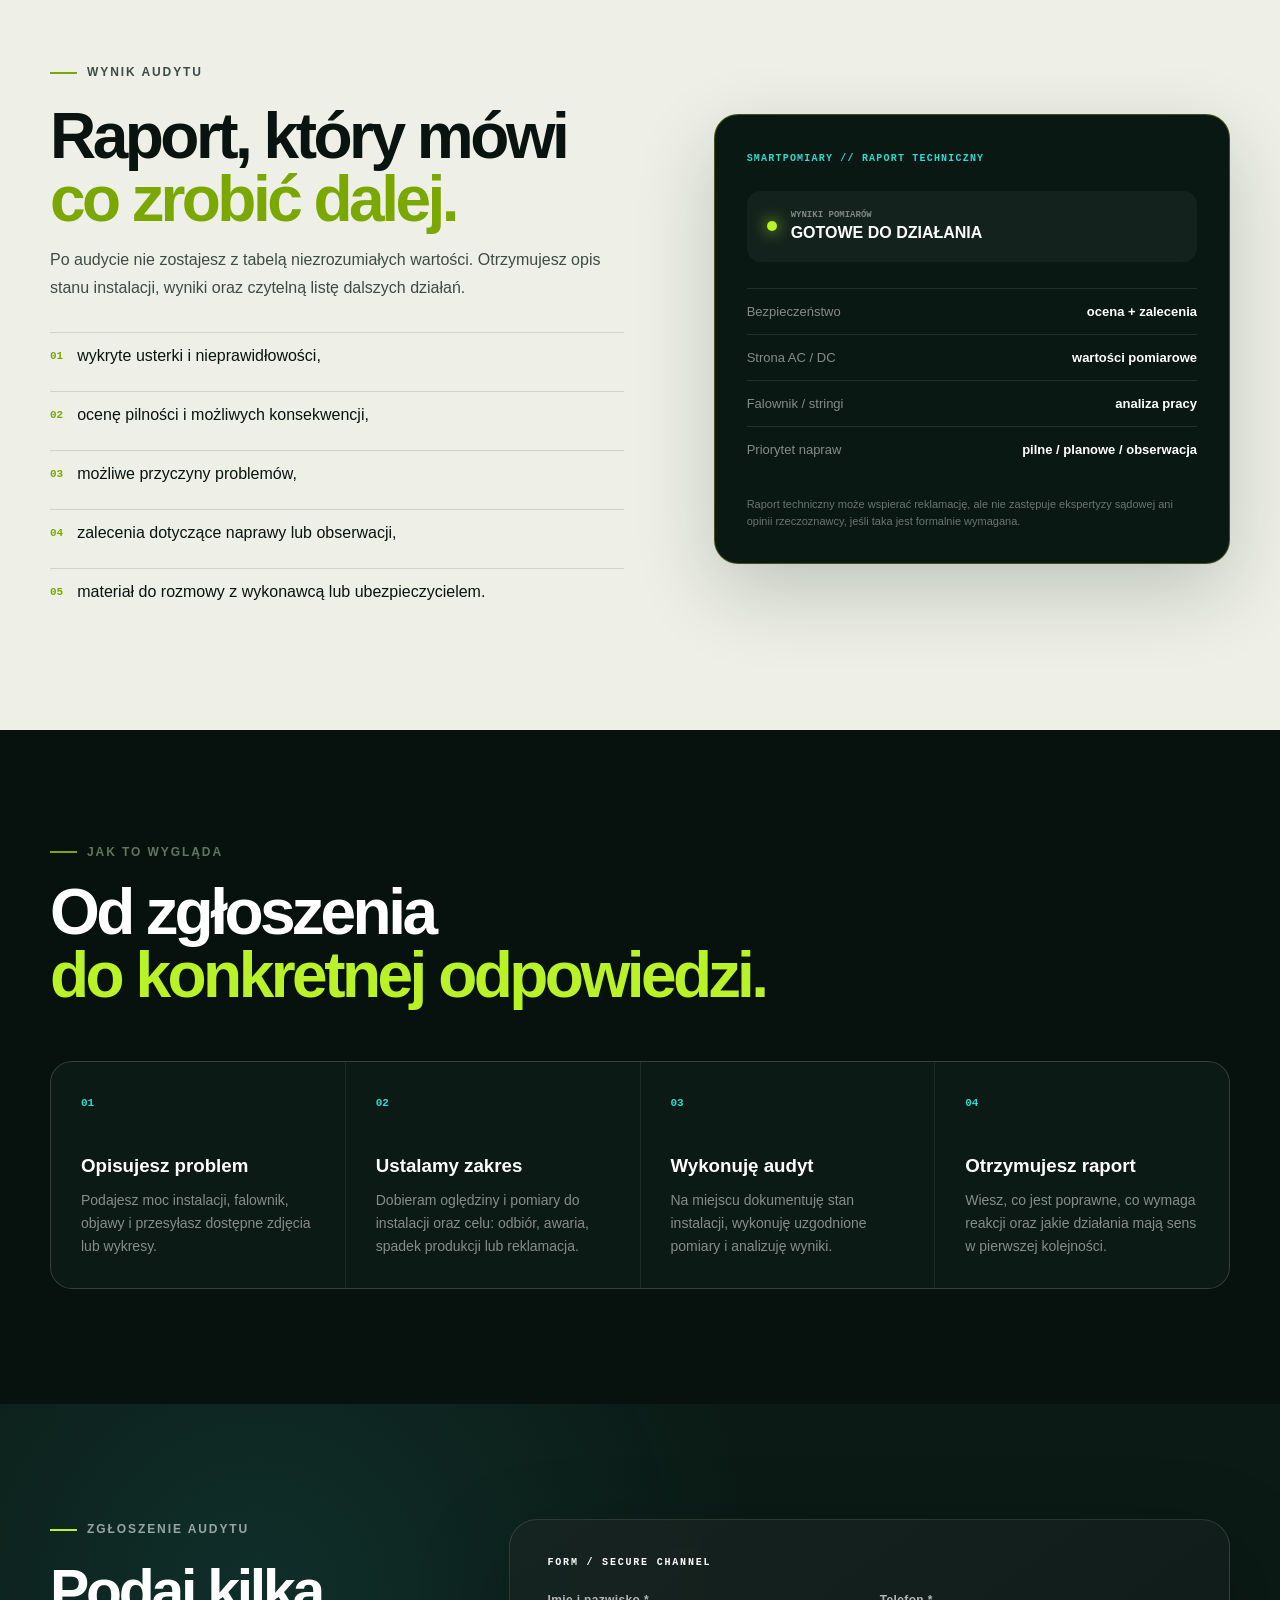
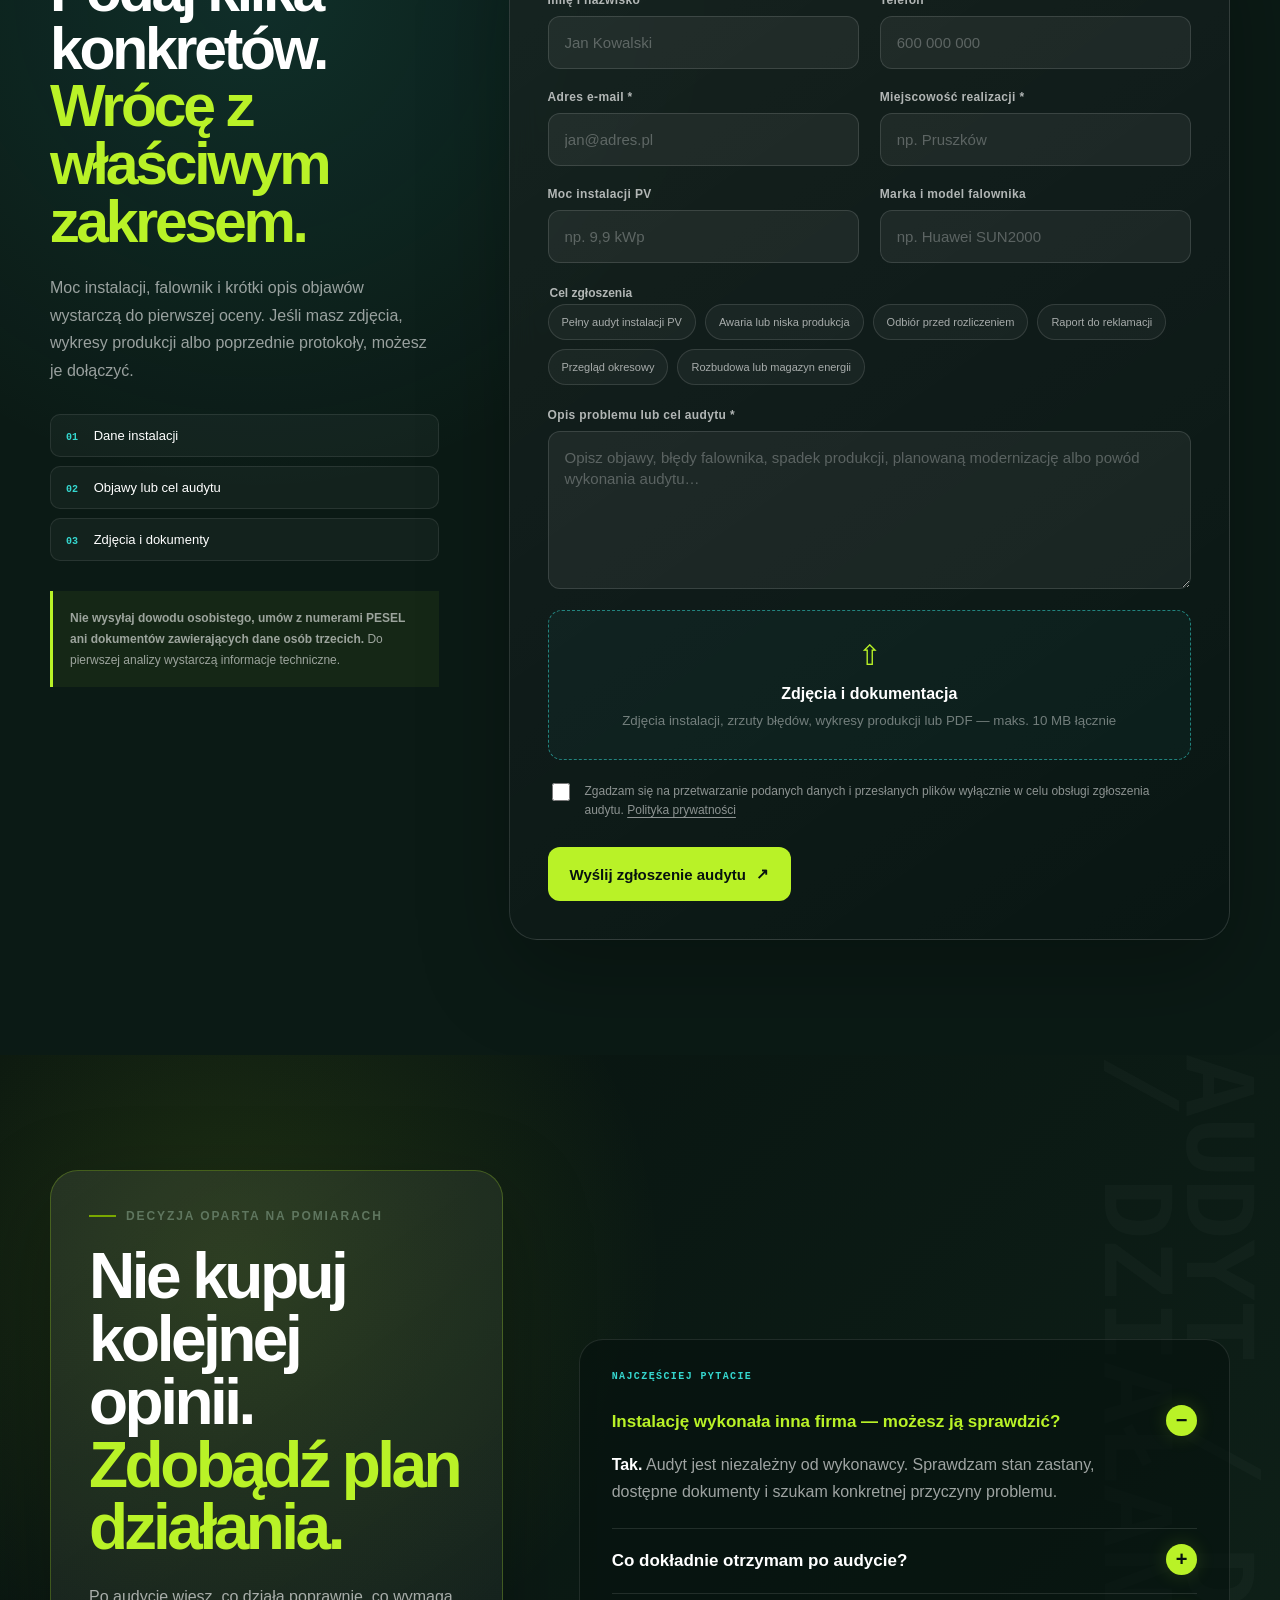
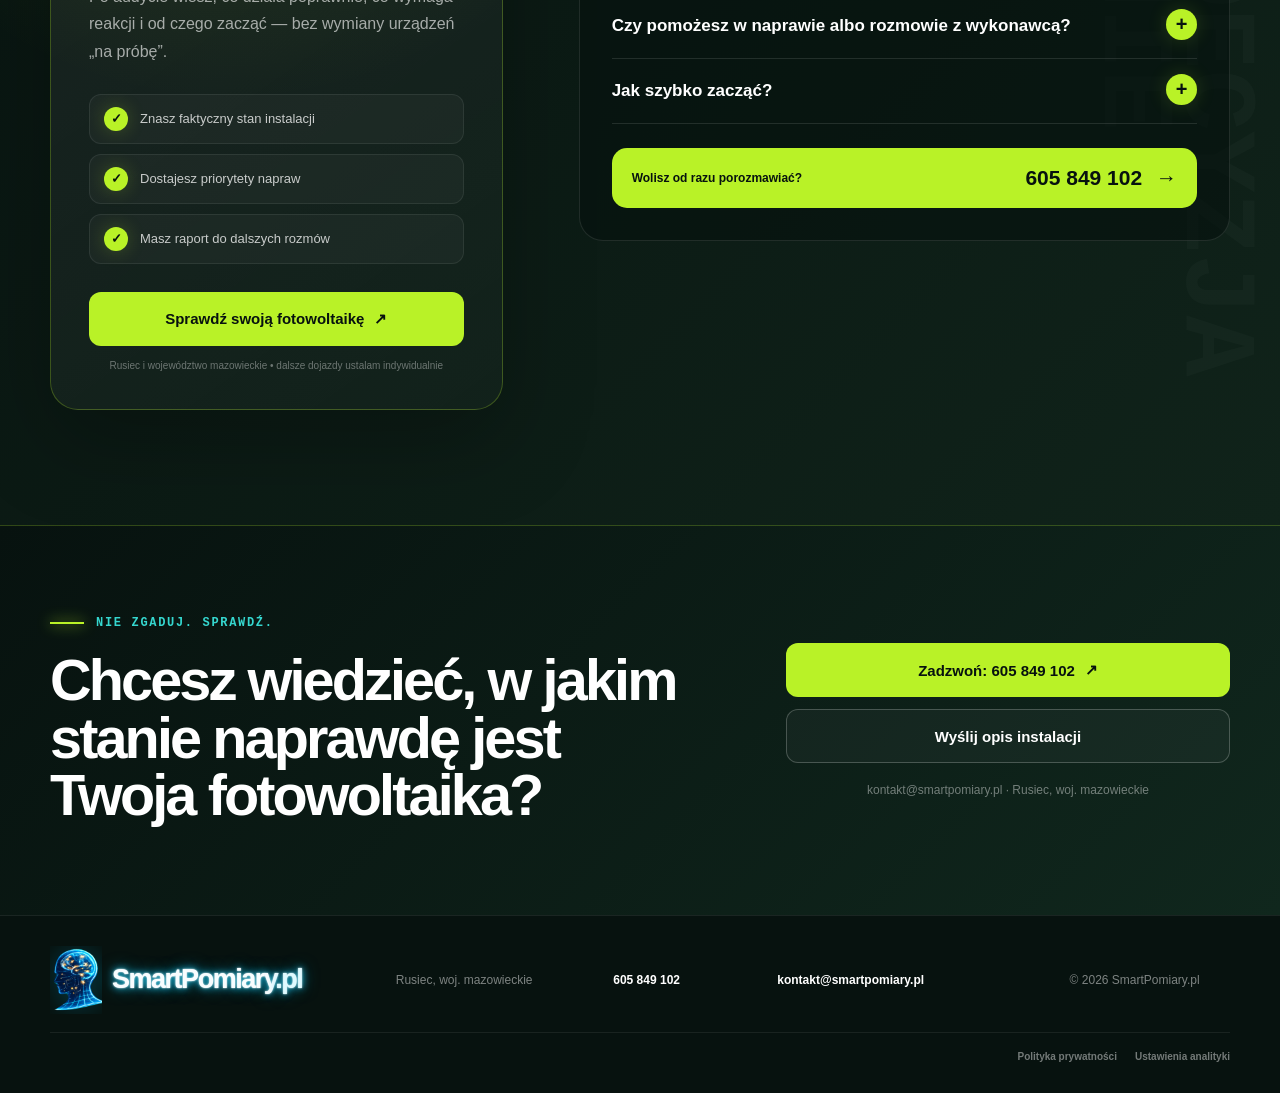
==== commit a4088d7e: "Dodaj spiralne wejście przycisku audytu" ====
--- a/audyt-fotowoltaiki.html
+++ b/audyt-fotowoltaiki.html
@@ -23,7 +23,7 @@
     <meta name="twitter:description" content="Pomiary AC i DC, diagnostyka falownika i raport techniczny do dalszych działań." />
     <meta name="twitter:image" content="https://smartpomiary.pl/assets/smartpomiary-social-v1.jpg" />
     <link rel="canonical" href="https://smartpomiary.pl/audyt-fotowoltaiki.html" />
-    <link rel="stylesheet" href="style.css?v=20260918-5" />
+    <link rel="stylesheet" href="style.css?v=20260918-6" />
     <script>
       window.dataLayer = window.dataLayer || [];
       function gtag() { window.dataLayer.push(arguments); }
--- a/style.css
+++ b/style.css
@@ -551,7 +551,7 @@
   display: inline-flex;
   align-items: center;
   gap: 8px;
-  padding: 9px 13px 9px 25px;
+  padding: 9px 14px;
   color: #07120f;
   background: linear-gradient(105deg, #b9f227, #d8ff67 48%, #b9f227);
   border: 1px solid rgba(216, 255, 103, 0.82);
@@ -560,21 +560,15 @@
   text-shadow: none;
   white-space: nowrap;
   box-shadow: 0 0 0 0 rgba(185, 242, 39, 0.42), 0 0 22px rgba(185, 242, 39, 0.2);
-  animation: nav-audit-pulse 2.3s ease-in-out infinite;
+  animation:
+    nav-audit-arrival 1.7s cubic-bezier(0.2, 0.72, 0.22, 1) 0.15s both,
+    nav-audit-pulse 2.3s ease-in-out 1.9s infinite;
   overflow: hidden;
+  will-change: transform, opacity, box-shadow;
 }
 
 .main-nav .nav-audit::before {
-  position: absolute;
-  z-index: 2;
-  left: 10px;
-  width: 7px;
-  height: 7px;
-  background: #07120f;
-  border-radius: 50%;
-  box-shadow: 0 0 0 3px rgba(7, 18, 15, 0.13);
-  content: "";
-  animation: nav-audit-dot 1.15s ease-in-out infinite;
+  content: none;
 }
 
 .main-nav .nav-audit::after {
@@ -605,9 +599,14 @@
   50% { box-shadow: 0 0 0 5px rgba(185, 242, 39, 0), 0 0 34px rgba(185, 242, 39, 0.48); }
 }
 
-@keyframes nav-audit-dot {
-  0%, 100% { opacity: 0.45; transform: scale(0.78); }
-  50% { opacity: 1; transform: scale(1.18); }
+@keyframes nav-audit-arrival {
+  0% { opacity: 0; transform: translate(12vw, 46vh) rotate(-900deg) scale(0.14); }
+  22% { opacity: 1; transform: translate(-11vw, 35vh) rotate(-690deg) scale(0.42); }
+  46% { transform: translate(-17vw, 19vh) rotate(-450deg) scale(0.66); }
+  68% { transform: translate(8vw, 10vh) rotate(-245deg) scale(0.86); }
+  84% { transform: translate(-22px, 14px) rotate(-58deg) scale(1.08); }
+  93% { transform: translate(7px, -3px) rotate(12deg) scale(0.98); }
+  100% { opacity: 1; transform: translate(0, 0) rotate(0) scale(1); }
 }
 
 @keyframes nav-audit-shine {
